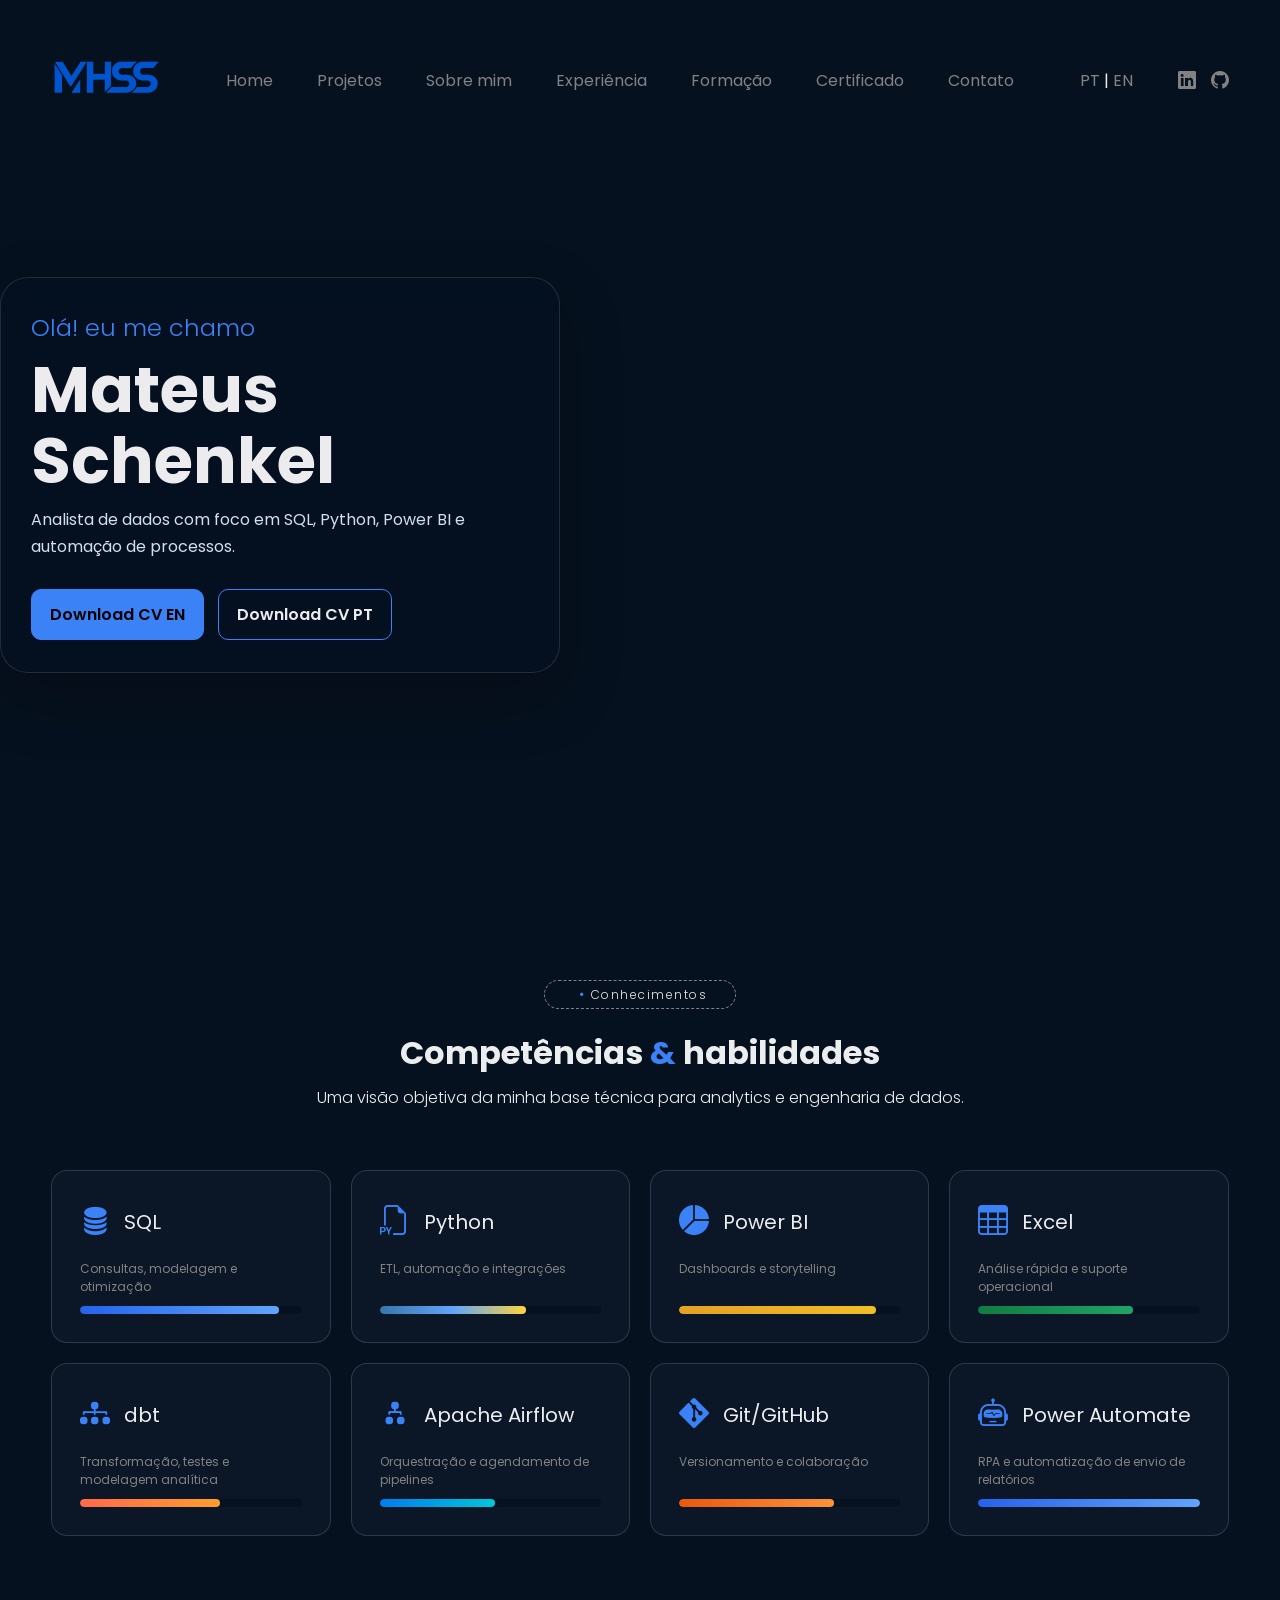
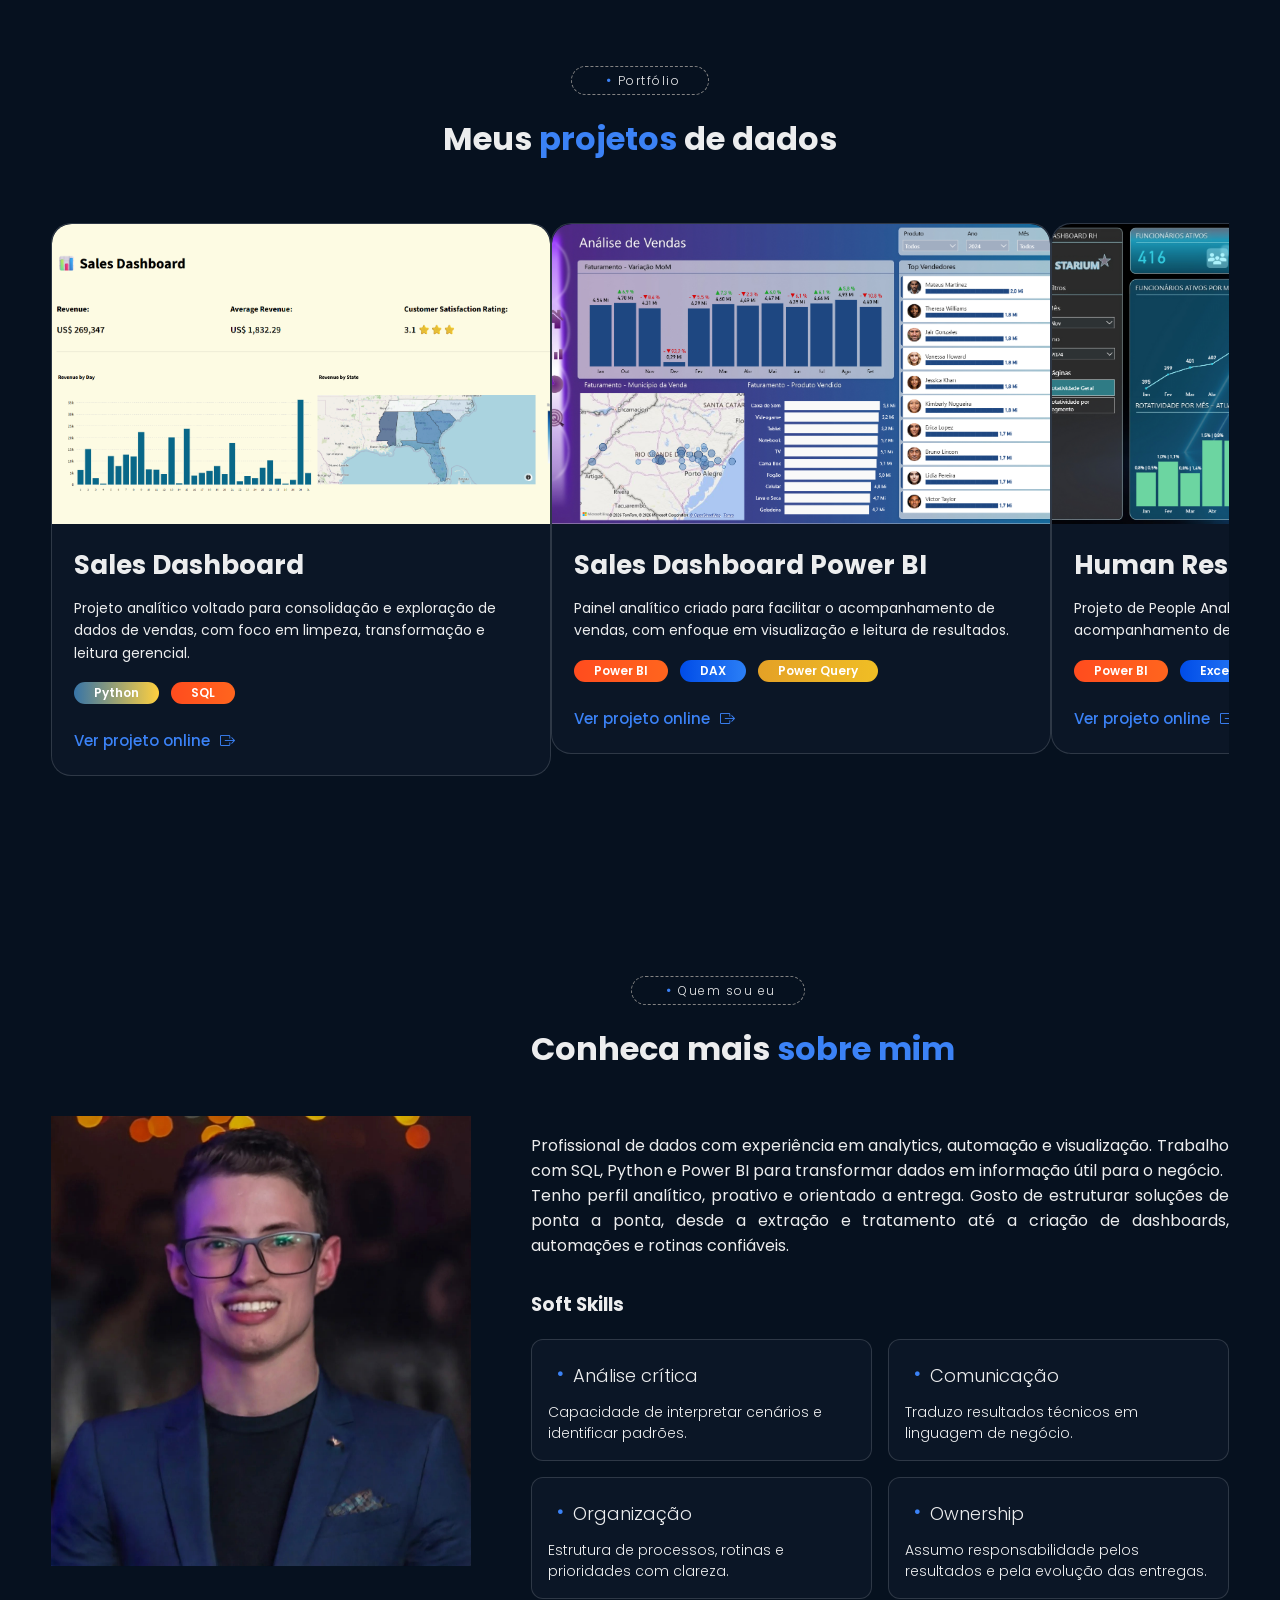
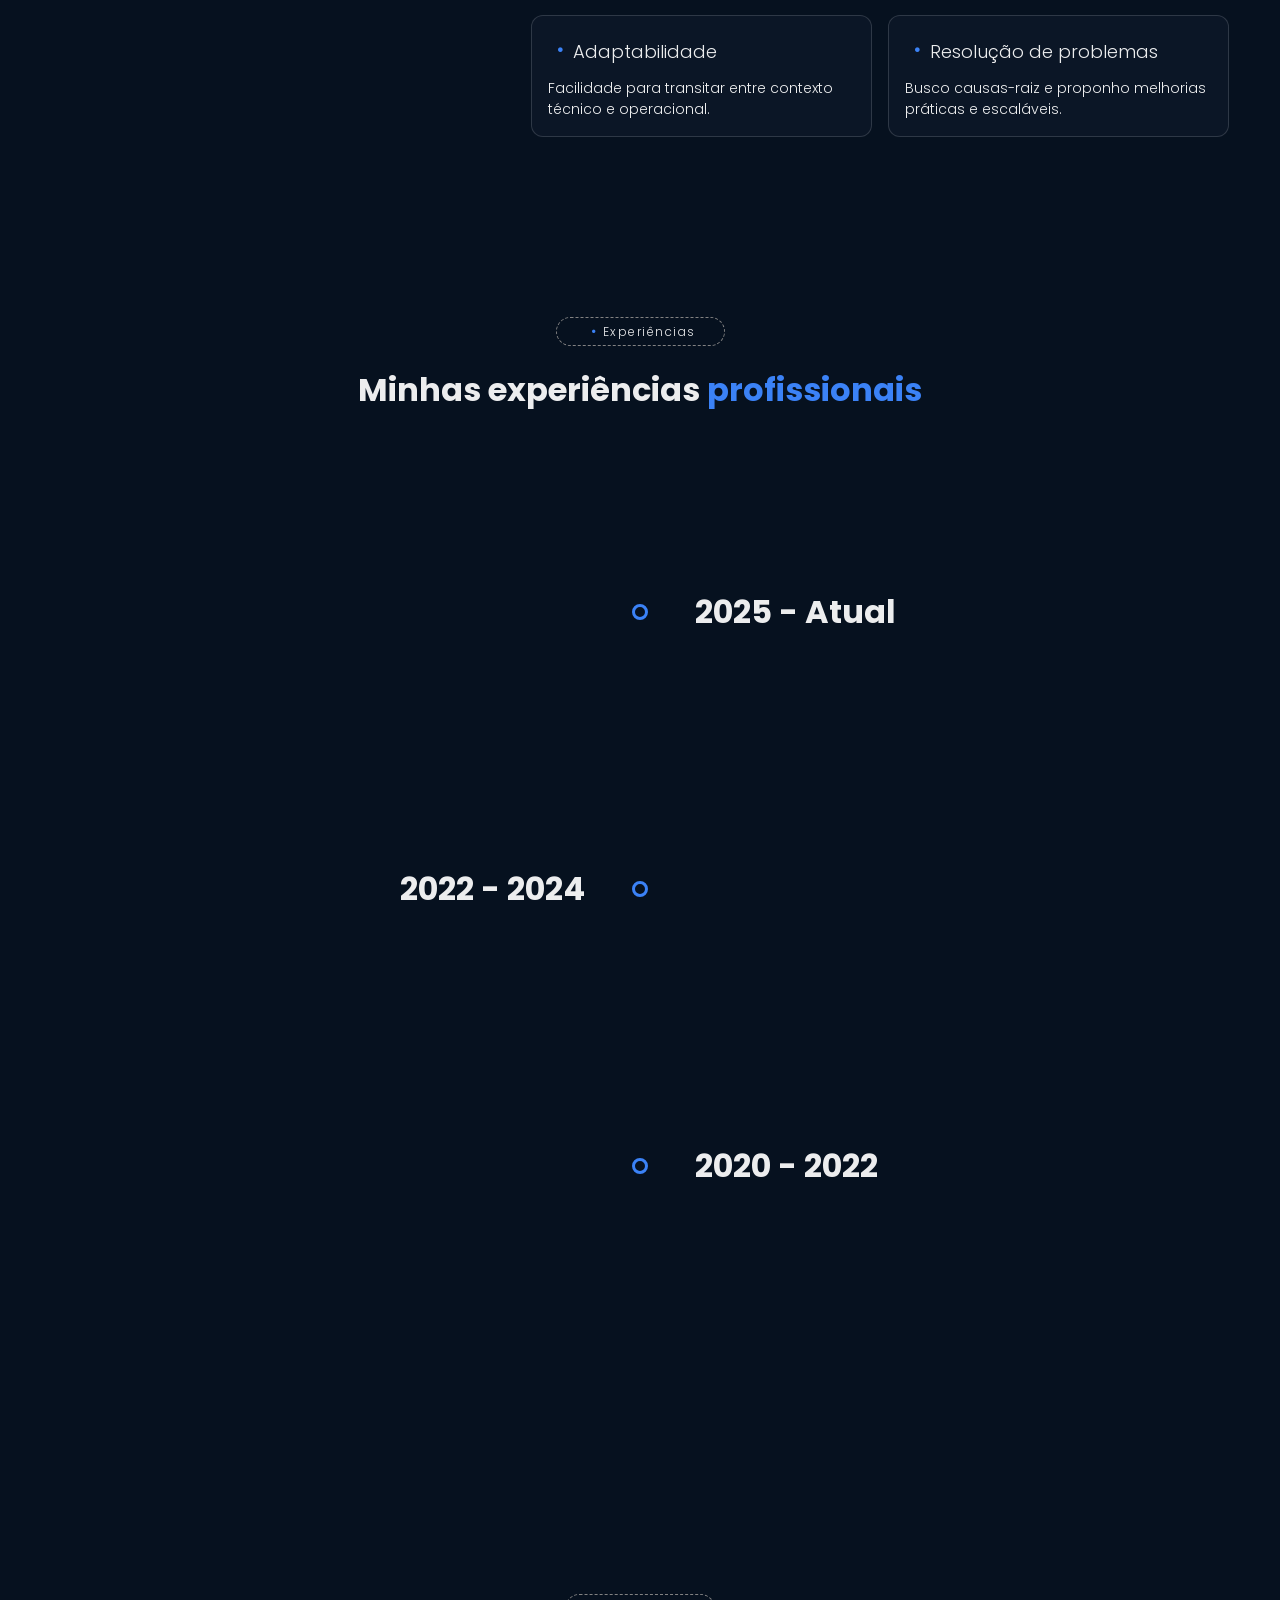
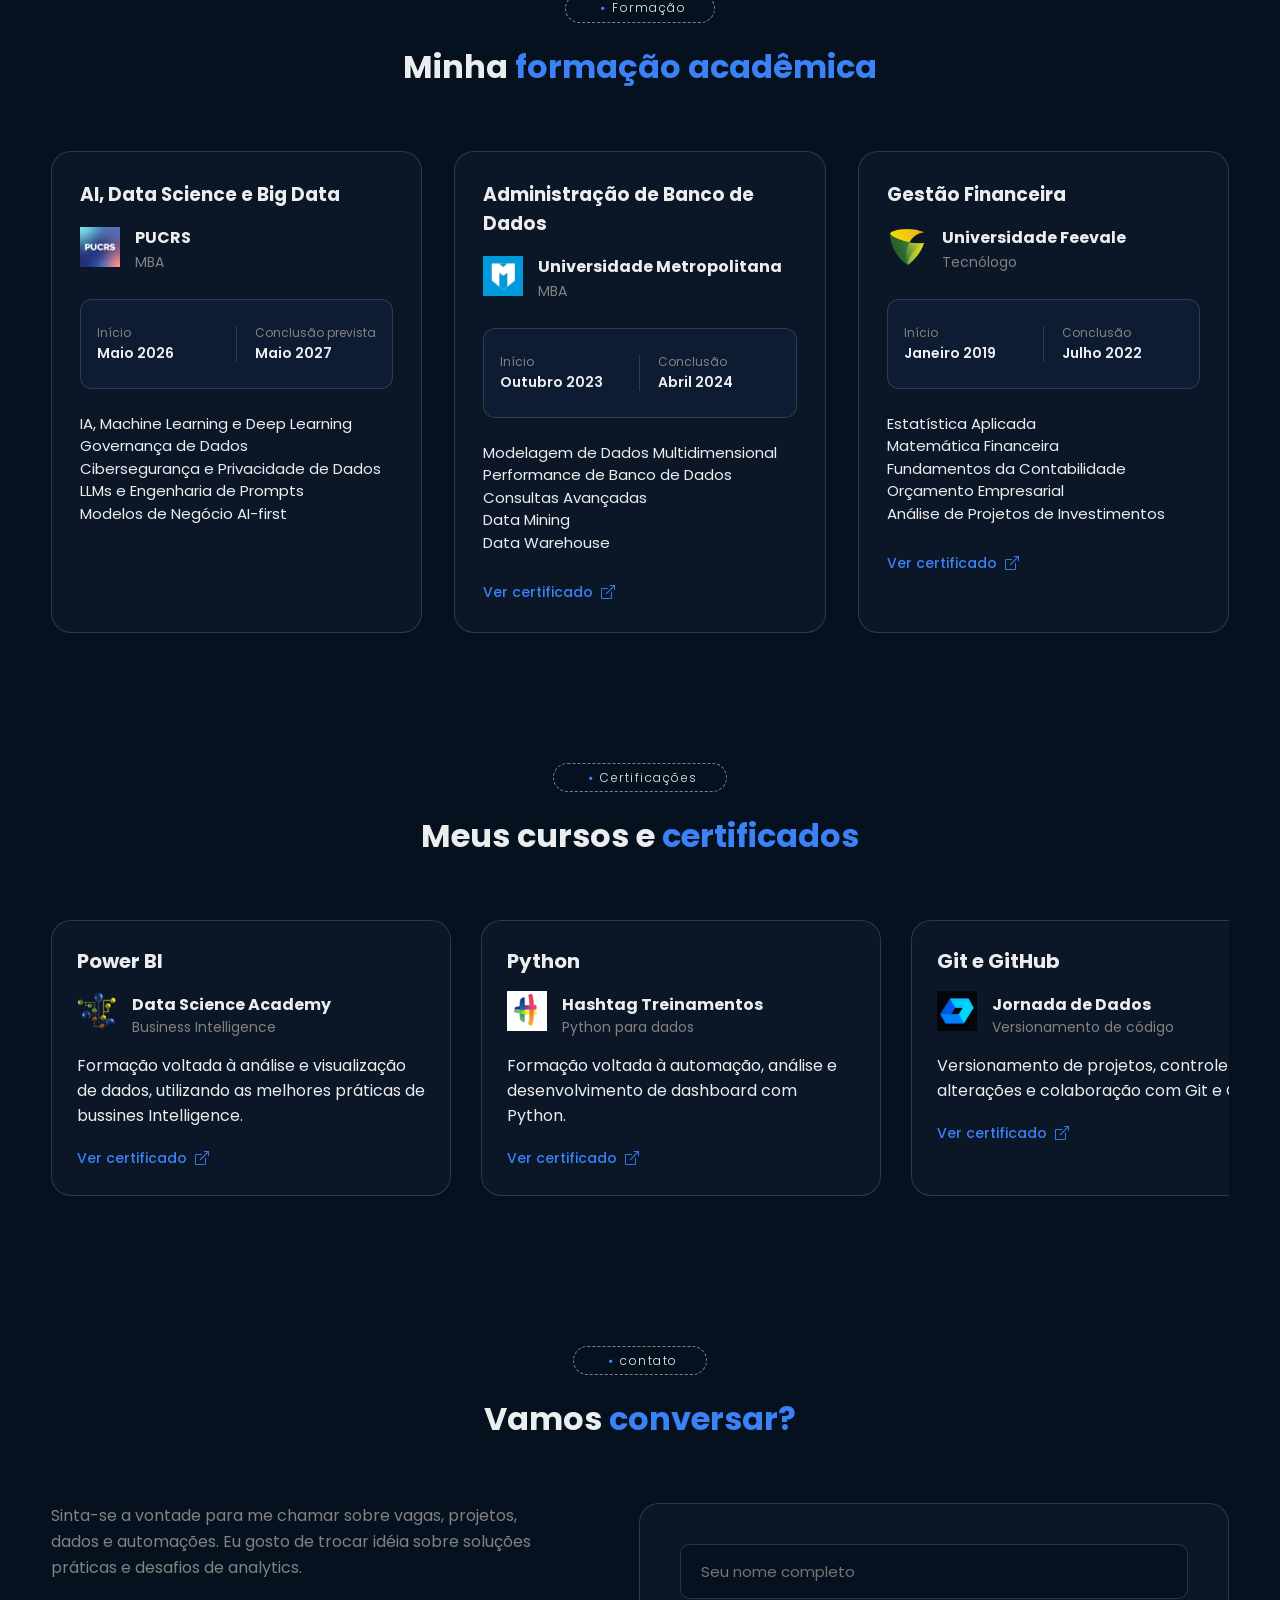
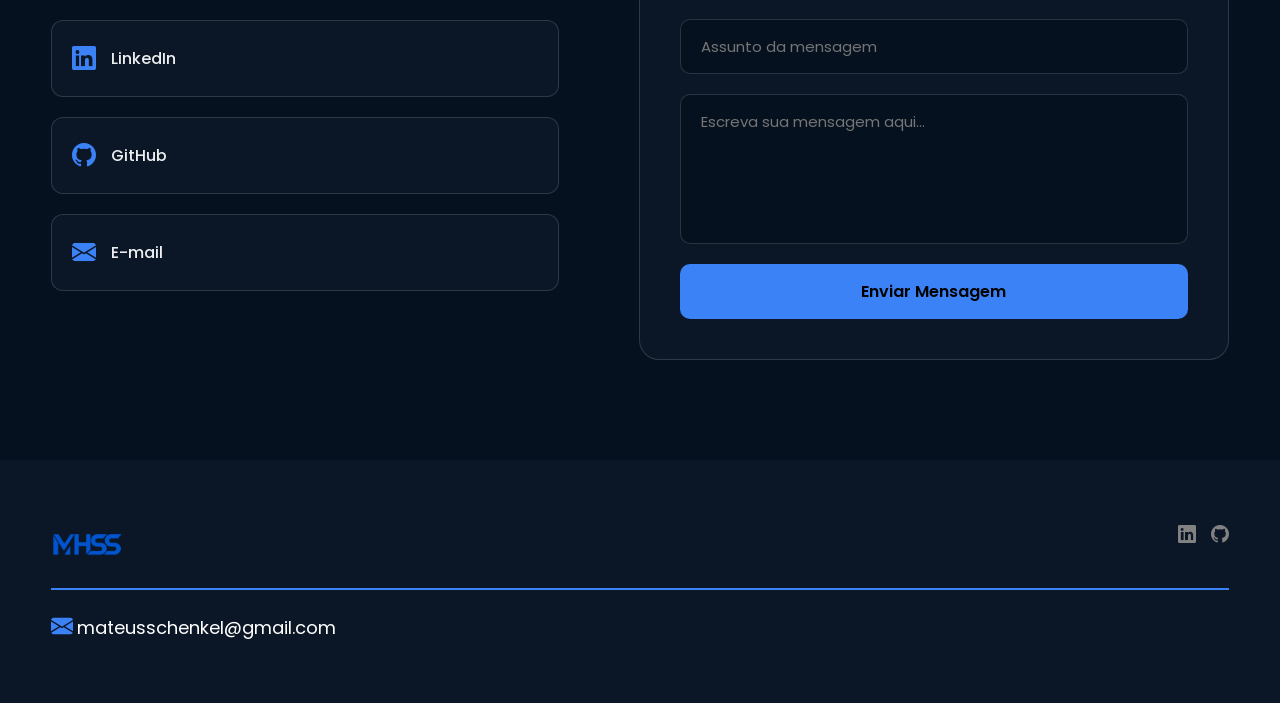
==== index.html @ 4a5c7412 "update 2026-08-16" ====
<!doctype html>
<html lang="pt-br">
  <head>
    <meta charset="UTF-8" />
    <meta name="viewport" content="width=device-width, initial-scale=1.0" />
    <title>Mateus Schenkel | Data Analyst & Data Engineer</title>
    <link rel="stylesheet" href="src/style.css" />
    <style>
      /* Mantem a tela de abertura ativa antes mesmo do JavaScript externo carregar. */
      #preloader {
        position: fixed;
        inset: 0;
        display: grid;
        place-items: center;
        background: #06111f;
        opacity: 1;
        visibility: visible;
        z-index: 2147483647;
        transition: opacity 0.55s ease, visibility 0s linear 0.55s;
      }

      #preloader.preloader-leaving {
        opacity: 0;
        visibility: hidden;
        pointer-events: none;
      }
    </style>

    <link rel="preconnect" href="https://fonts.googleapis.com" />
    <link rel="preconnect" href="https://fonts.gstatic.com" crossorigin />
    <link
      href="https://fonts.googleapis.com/css2?family=Poppins:ital,wght@0,100;0,200;0,300;0,400;0,500;0,600;0,700;0,800;0,900;1,100;1,200;1,300;1,400;1,500;1,600;1,700;1,800;1,900&display=swap"
      rel="stylesheet"
    />
    <link
      rel="stylesheet"
      href="https://cdn.jsdelivr.net/npm/bootstrap-icons@1.11.3/font/bootstrap-icons.min.css"
    />
    <link
      rel="stylesheet"
      href="https://cdn.jsdelivr.net/npm/swiper@11/swiper-bundle.min.css"
    />
  </head>
  <body>
    <div id="smooth-wrapper">
      <div id="smooth-content">
        <header>
          <div class="interface">
            <div class="logo">
              <a href="index.html">
                <img src="assets/logo/logo-mateus.png" alt="Logo do Mateus" />
              </a>
            </div>
            <nav class="menu-desktop">
              <ul>
                <li><a href="#home">Home</a></li>
                <li><a href="#portfolio">Projetos</a></li>
                <li><a href="#sobre">Sobre mim</a></li>
                <li><a href="#experiencia">Experiência</a></li>
                <li><a href="#formacao">Formação</a></li>
                <li><a href="#certificacoes">Certificado</a></li>
                <li><a href="#contato">Contato</a></li>
              </ul>
            </nav>
            <div class="language">
              <a href="index.html">PT</a>
              <span>|</span>
              <a href="en/index.html">EN</a>
            </div>
            <div class="btn-social">
              <a href="https://www.linkedin.com/in/mateusschenkel" target="_blank">
                <button><i class="bi bi-linkedin"></i></button>
              </a>
              <a href="https://github.com/Mateus-Schenkel" target="_blank">
                <button><i class="bi bi-github"></i></button>
              </a>
            </div>
          </div>
        </header>

        <main>
          <section class="banner-section" id="home">
            <div class="hero-media">
              <video
                class="hero-video"
                autoplay
                muted
                loop
                playsinline
                poster="assets/presentation/portfolio-intro.gif"
              >
                <source src="assets/presentation/portfolio-intro.mp4" type="video/mp4" />
              </video>
              <img class="hero-gif" src="assets/presentation/portfolio-intro.gif" alt="Introducao animada de Mateus" />
            </div>
            <div class="interface">
              <div class="txt-banner">
                <h2>Olá! eu me chamo</h2>
                <h1>Mateus Schenkel</h1>
                <p class="hero-subtitle">
                  Analista de dados com foco em SQL, Python, Power BI e automação de processos.
                </p>
                <div class="hero-actions">
                  <a href="assets/resume/resume-mat-en.pdf" class="btn-resume" target="_blank">Download CV EN</a>
                  <a href="assets/resume/curriculo-mat-pt.pdf" class="btn-resume btn-resume-outline" target="_blank">Download CV PT</a>
                </div>
              </div>
            </div>
          </section>

          <section class="conhecimentos">
            <div class="interface">
              <div class="head-title">
                <div class="title-target">
                  <i class="bi bi-dot"></i>
                  <h3>Conhecimentos</h3>
                </div>
                <h2>Competências <span>&</span> habilidades</h2>
                <p>Uma visão objetiva da minha base técnica para analytics e engenharia de dados.</p>
              </div>

              <div class="flex-conhecimentos">
                <div class="box-conhecimentos">
                  <div class="topo-box">
                    <i class="bi bi-database-fill"></i>
                    <h3>SQL</h3>
                  </div>
                  <div class="progress-container">
                    <p>Consultas, modelagem e otimização</p>
                    <div class="bar"><div class="progress skill-sql"></div></div>
                  </div>
                </div>

                <div class="box-conhecimentos">
                  <div class="topo-box">
                    <i class="bi bi-filetype-py"></i>
                    <h3>Python</h3>
                  </div>
                  <div class="progress-container">
                    <p>ETL, automação e integrações</p>
                    <div class="bar"><div class="progress skill-python"></div></div>
                  </div>
                </div>

                <div class="box-conhecimentos">
                  <div class="topo-box">
                    <i class="bi bi-pie-chart-fill"></i>
                    <h3>Power BI</h3>
                  </div>
                  <div class="progress-container">
                    <p>Dashboards e storytelling</p>
                    <div class="bar"><div class="progress skill-power-bi"></div></div>
                  </div>
                </div>

                <div class="box-conhecimentos">
                  <div class="topo-box">
                    <i class="bi bi-table"></i>
                    <h3>Excel</h3>
                  </div>
                  <div class="progress-container">
                    <p>Análise rápida e suporte operacional</p>
                    <div class="bar"><div class="progress skill-excel"></div></div>
                  </div>
                </div>

                <div class="box-conhecimentos">
                  <div class="topo-box">
                    <i class="bi bi-diagram-3-fill"></i>
                    <h3>dbt</h3>
                  </div>
                  <div class="progress-container">
                    <p>Transformação, testes e modelagem analítica</p>
                    <div class="bar"><div class="progress skill-dbt"></div></div>
                  </div>
                </div>

                <div class="box-conhecimentos">
                  <div class="topo-box">
                    <i class="bi bi-diagram-2-fill"></i>
                    <h3>Apache Airflow</h3>
                  </div>
                  <div class="progress-container">
                    <p>Orquestração e agendamento de pipelines</p>
                    <div class="bar"><div class="progress skill-airflow"></div></div>
                  </div>
                </div>

                <div class="box-conhecimentos">
                  <div class="topo-box">
                    <i class="bi bi-git"></i>
                    <h3>Git/GitHub</h3>
                  </div>
                  <div class="progress-container">
                    <p>Versionamento e colaboração</p>
                    <div class="bar"><div class="progress skill-git-github"></div></div>
                  </div>
                </div>

                <div class="box-conhecimentos">
                  <div class="topo-box">
                    <i class="bi bi-robot"></i>
                    <h3>Power Automate</h3>
                  </div>
                  <div class="progress-container">
                    <p>RPA e automatização de envio de relatórios</p>
                    <div class="bar"><div class="progress skill-power-automate"></div></div>
                  </div>
                </div>
              </div>
            </div>
          </section>

          <section class="portfolio" id="portfolio">
            <div class="interface">
              <div class="head-title">
                <div class="title-target">
                  <i class="bi bi-dot"></i>
                  <h3>Portfólio</h3>
                </div>
                <h2>Meus <span>projetos</span> de dados</h2>
              </div>

              <div class="swiper mySwiper">
                <div class="swiper-wrapper">

                  <div class="swiper-slide">
                    <div class="card-projetos">
                      <div class="img-projeto">
                        <img
                          src="assets/projects/sales-dashboard-python.png"
                          alt="Sales Dashboard desenvolvido em Python"
                        />
                      </div>
                      <div class="txt-projeto">
                        <h3>Sales Dashboard</h3>
                        <p>
                          Projeto analítico voltado para consolidação e exploração de dados de vendas,
                          com foco em limpeza, transformação e leitura gerencial.
                        </p>
                        <div class="tags">
                          <span class="python">Python</span>
                          <span class="html">SQL</span>
                        </div>
                        <a
                          href="https://bi-sales-dashboard.streamlit.app/"
                          target="_blank"
                          class="btn-projeto"
                        >
                          Ver projeto online
                          <i class="bi bi-box-arrow-right"></i>
                        </a>
                      </div>
                    </div>
                  </div>                  

                  <div class="swiper-slide">
                    <div class="card-projetos">
                      <div class="img-projeto">
                        <img
                          src="assets/projects/sales-dashboard-powerbi.png"
                          alt="Sales Dashboard desenvolvido em Power BI"
                        />
                      </div>
                      <div class="txt-projeto">
                        <h3>Sales Dashboard Power BI</h3>
                        <p>
                          Painel analítico criado para facilitar o acompanhamento de vendas,
                          com enfoque em visualização e leitura de resultados.
                        </p>
                        <div class="tags">
                          <span class="html">Power BI</span>
                          <span class="css">DAX</span>
                          <span class="js">Power Query</span>
                        </div>
                        <a
                          href="https://app.powerbi.com/view?r=eyJrIjoiMzJlZjY1OTQtOWJmZS00M2FhLTg3NTEtOTNkZTc1YzE0NzFhIiwidCI6IjdlODlhNzYzLWY1MzQtNDgwMC1iMmRlLTZlN2JiN2UyMjQ0YSJ9"
                          target="_blank"
                          class="btn-projeto"
                        >
                          Ver projeto online
                          <i class="bi bi-box-arrow-right"></i>
                        </a>
                      </div>
                    </div>
                  </div>

                  <div class="swiper-slide">
                    <div class="card-projetos">
                      <div class="img-projeto">
                        <img
                          src="assets/projects/hr-dashboard.png"
                          alt="Human Resources Dashboard desenvolvido em Power BI"
                        />
                      </div>
                      <div class="txt-projeto">
                        <h3>Human Resources Dashboard</h3>
                        <p>
                          Projeto de People Analytics com foco em indicadores de RH,
                          acompanhamento de turnover e apoio à tomada de decisões.
                        </p>
                        <div class="tags">
                          <span class="html">Power BI</span>
                          <span class="css">Excel</span>
                          <span class="js">DAX</span>
                        </div>
                        <a
                          href="https://app.powerbi.com/view?r=eyJrIjoiMjBkZTc4OGEtMmE1MC00OGRiLWFlMWItNTAzYjkzZWRiMzU4IiwidCI6IjdlODlhNzYzLWY1MzQtNDgwMC1iMmRlLTZlN2JiN2UyMjQ0YSJ9"
                          target="_blank"
                          class="btn-projeto"
                        >
                          Ver projeto online
                          <i class="bi bi-box-arrow-right"></i>
                        </a>
                      </div>
                    </div>
                  </div>

                  <div class="swiper-slide">
                    <div class="card-projetos">
                      <div class="img-projeto">
                        <img
                          src="assets/projects/logistics-dashboard.png"
                          alt="Logistics Dashboard desenvolvido em Power BI"
                        />
                      </div>
                      <div class="txt-projeto">
                        <h3>Logistics Dashboard</h3>
                        <p>
                          Solução analítica voltada ao acompanhamento da operação logística,
                          monitoramento de volumes e análise de indicadores de performance.
                        </p>
                        <div class="tags">
                          <span class="html">Power BI</span>
                          <span class="css">SQL</span>
                        </div>
                        <a
                          href="https://app.powerbi.com/view?r=eyJrIjoiM2NmOGY1ZGUtMDJhYi00NTYzLWE0MjUtYTY5MTVkNjVkOTAwIiwidCI6IjdlODlhNzYzLWY1MzQtNDgwMC1iMmRlLTZlN2JiN2UyMjQ0YSJ9"
                          target="_blank"
                          class="btn-projeto"
                        >
                          Ver projeto online
                          <i class="bi bi-box-arrow-right"></i>
                        </a>
                      </div>
                    </div>
                  </div>

                  <div class="swiper-slide">
                    <div class="card-projetos">
                      <div class="img-projeto">
                        <img
                          src="assets/projects/sql-labs.png"
                          alt="Projetos em SQL"
                        />
                      </div>
                      <div class="txt-projeto">
                        <h3>SQL Lab</h3>
                        <p>
                          Problemas reais, análise e otimização.
                        </p>
                        <div class="tags">
                          <span class="css">SQL</span>
                        </div>
                        <a   
                          href="cases/sql-query-optimization.html"
                          target="_blank"
                          class="btn-projeto"
                        >
                          Ver projetos em SQL
                          <i class="bi bi-box-arrow-right"></i>
                        </a>
                      </div>
                    </div>
                  </div>
                </div>
                <div class="swiper-pagination"></div>
              </div>
            </div>
          </section>


          <section class="about-me" id="sobre">
            <div class="interface">
              <div class="flex">
                <div class="img-about" data-speed="1" data-lag="0">
                  <img src="assets/presentation/mat-profile-pic.jpg" alt="Foto de Mateus" />
                </div>
                <div class="txt-sobre">
                  <div class="head-title">
                    <div class="title-target">
                      <i class="bi bi-dot"></i>
                      <h3>Quem sou eu</h3>
                    </div>
                    <h2>Conheca mais <span>sobre mim</span></h2>
                  </div>

                  <p>
                    Profissional de dados com experiência em analytics, automação e visualização.
                    Trabalho com SQL, Python e Power BI para transformar dados em informação útil
                    para o negócio.
                  </p>
                  <p>
                    Tenho perfil analítico, proativo e orientado a entrega. Gosto de estruturar
                    soluções de ponta a ponta, desde a extração e tratamento até a criação de
                    dashboards, automações e rotinas confiáveis.
                  </p>

                  <h3 class="soft-skill-title">Soft Skills</h3>
                  <div class="grid-softskills">
                    <div class="block-soft-skil">
                      <div class="soft-skill-target">
                        <i class="bi bi-dot"></i>
                        <h4>Análise crítica</h4>
                      </div>
                      <p>Capacidade de interpretar cenários e identificar padrões.</p>
                    </div>

                    <div class="block-soft-skil">
                      <div class="soft-skill-target">
                        <i class="bi bi-dot"></i>
                        <h4>Comunicação</h4>
                      </div>
                      <p>Traduzo resultados técnicos em linguagem de negócio.</p>
                    </div>

                    <div class="block-soft-skil">
                      <div class="soft-skill-target">
                        <i class="bi bi-dot"></i>
                        <h4>Organização</h4>
                      </div>
                      <p>Estrutura de processos, rotinas e prioridades com clareza.</p>
                    </div>

                    <div class="block-soft-skil">
                      <div class="soft-skill-target">
                        <i class="bi bi-dot"></i>
                        <h4>Ownership</h4>
                      </div>
                      <p>Assumo responsabilidade pelos resultados e pela evolução das entregas.</p>
                    </div>

                    <div class="block-soft-skil">
                      <div class="soft-skill-target">
                        <i class="bi bi-dot"></i>
                        <h4>Adaptabilidade</h4>
                      </div>
                      <p>Facilidade para transitar entre contexto técnico e operacional.</p>
                    </div>

                    <div class="block-soft-skil">
                      <div class="soft-skill-target">
                        <i class="bi bi-dot"></i>
                        <h4>Resolução de problemas</h4>
                      </div>
                      <p>Busco causas-raiz e proponho melhorias práticas e escaláveis.</p>
                    </div>
                  </div>
                </div>
              </div>
            </div>
          </section>

          <section class="experiencia" id="experiencia">
            <div class="interface">
              <div class="head-title">
                <div class="title-target">
                  <i class="bi bi-dot"></i>
                  <h3>Experiências</h3>
                </div>
                <h2>Minhas experiências <span>profissionais</span></h2>
              </div>

              <div class="timeline-container">
                <div class="timeline-line">
                  <div class="timeline-progress"></div>
                </div>

                <div class="timeline-item right">
                  <div class="timeline-dot"></div>
                  <div class="timeline-date">2025 - Atual</div>
                  <div class="timeline-card">
                    <div class="topo-card">
                      <i class="bi bi-dot"></i>
                      <h3>Nova Capital - Analista de Dados Sr</h3>
                    </div>
                    <p>
                      Atuo com análise de dados, automação e infraestrutura de dados.
                      Desenvolvi pipelines em Python, otimizei consultas em SQL Server,
                      estruturei dashboards no Power BI e automatizei distribuicoes com
                      Power Automate e n8n.
                    </p>
                  </div>
                </div>

                <div class="timeline-item left">
                  <div class="timeline-dot"></div>
                  <div class="timeline-date">2022 - 2024</div>
                  <div class="timeline-card">
                    <div class="topo-card">
                      <i class="bi bi-dot"></i>
                      <h3>Multi Armazéns - Analista de Dados</h3>
                    </div>
                    <p>
                      Responsavel por coletar e analisar dados do OracleDB, otimizar
                      consultas SQL, criar dataflows no Power BI e automatizar a entrega
                      de informações com Power Query Online, M, DAX e Power Automate.
                    </p>
                  </div>
                </div>

                <div class="timeline-item right">
                  <div class="timeline-dot"></div>
                  <div class="timeline-date">2020 - 2022</div>
                  <div class="timeline-card">
                    <div class="topo-card">
                      <i class="bi bi-dot"></i>
                      <h3>DBK / MVL - Assistente Financeiro</h3>
                    </div>
                    <p>
                      Atuação em rotinas financeiras, conciliação bancária, contas a pagar
                      e receber e suporte operacional, consolidando base analítica e visão
                      de processos para transição a área de dados.
                    </p>
                  </div>
                </div>
              </div>
            </div>
          </section>

          <section class="formacao" id="formacao">
            <div class="interface">
              <div class="head-title">
                <div class="title-target">
                  <i class="bi bi-dot"></i>
                  <h3>Formação</h3>
                </div>
                <h2>Minha <span>formação acadêmica</span></h2>
              </div>

              <div class="formacao-container">
                <div class="formacao-grid">
                  <div class="formacao-card">
                    <div class="certified-img">
                    </div>
                    <div class="certified-details">
                      <h3>AI, Data Science e Big Data</h3>
                      <div class="organization-card">
                        <div class="organization-img">
                          <img
                            src="assets/certifications/pucrs.png"
                            alt="Logo"
                          />
                        </div>
                        <div class="organization-details">
                          <h5>PUCRS</h5>
                          <p>MBA</p>
                        </div>
                      </div>

                      <div class="formacao-periodo">
                        <div class="periodo-item">
                          <span>Início</span>
                          <strong>Maio 2026</strong>
                        </div>

                        <div class="periodo-separador"></div>

                        <div class="periodo-item">
                          <span>Conclusão prevista</span>
                          <strong>Maio 2027</strong>
                        </div>
                      </div>
                      <div class="formacao-topicos">
                        <p class="issue-date">IA, Machine Learning e Deep Learning</p>
                        <p class="issue-date">Governança de Dados</p>
                        <p class="issue-date">Cibersegurança e Privacidade de Dados</p>
                        <p class="issue-date">LLMs e Engenharia de Prompts</p>
                        <p class="issue-date">Modelos de Negócio AI-first</p>
                      </div>
                    </div>
                  </div>

                  <div class="formacao-card">
                    <div class="certified-img">
                    </div>
                    <div class="certified-details">
                      <h3>Administração de Banco de Dados</h3>
                      <div class="organization-card">
                        <div class="organization-img">
                          <img
                            src="assets/certifications/metropolitana.jfif"
                            alt="Logo"
                          />
                        </div>
                        <div class="organization-details">
                          <h5>Universidade Metropolitana</h5>
                          <p>MBA</p>
                        </div>
                      </div>

                      <div class="formacao-periodo">
                        <div class="periodo-item">
                          <span>Início</span>
                          <strong>Outubro 2023</strong>
                        </div>

                        <div class="periodo-separador"></div>

                        <div class="periodo-item">
                          <span>Conclusão</span>
                          <strong>Abril 2024</strong>
                        </div>
                      </div>
                      <div class="formacao-topicos">
                        <p class="issue-date">Modelagem de Dados Multidimensional</p>
                        <p class="issue-date">Performance de Banco de Dados</p>
                        <p class="issue-date">Consultas Avançadas</p>
                        <p class="issue-date">Data Mining</p>
                        <p class="issue-date">Data Warehouse</p>
                      </div>
                      <a href="assets/certifications/dba.png" target="_blank" class="btn-formacao">
                        Ver certificado
                        <i class="bi bi-box-arrow-up-right"></i>
                      </a>

                    </div>
                  </div>

                  <div class="formacao-card">
                    <div class="certified-img">
                    </div>
                    <div class="certified-details">
                      <h3>Gestão Financeira</h3>
                      <div class="organization-card">
                        <div class="organization-img">
                          <img
                            src="assets/certifications/feevale.png"
                            alt="Logo"
                          />
                        </div>
                        <div class="organization-details">
                          <h5>Universidade Feevale</h5>
                          <p>Tecnólogo </p>
                        </div>
                      </div>

                      <div class="formacao-periodo">
                        <div class="periodo-item">
                          <span>Início</span>
                          <strong>Janeiro 2019</strong>
                        </div>

                        <div class="periodo-separador"></div>

                        <div class="periodo-item">
                          <span>Conclusão</span>
                          <strong>Julho 2022</strong>
                        </div>
                      </div>
                      <div class="formacao-topicos">
                        <p class="issue-date">Estatística Aplicada</p>
                        <p class="issue-date">Matemática Financeira</p>
                        <p class="issue-date">Fundamentos da Contabilidade</p>
                        <p class="issue-date">Orçamento Empresarial</p>
                        <p class="issue-date">Análise de Projetos de Investimentos</p>
                      </div>
                      <a href="assets/certifications/finance-management.png"
                        target="_blank"
                        class="btn-formacao">

                        Ver certificado
                        <i class="bi bi-box-arrow-up-right"></i>

                      </a>   
                    </div>
                  </div>
                </div>
              </div>
            </div>
          </section>

          <section class="certificados" id="certificacoes">
            <div class="interface">

              <div class="head-title">
                <div class="title-target">
                  <i class="bi bi-dot"></i>
                  <h3>Certificações</h3>
                </div>
                <h2>Meus cursos e <span>certificados</span></h2>
              </div>
              <div class="scroll-horizontal-container">
                <div class="certified-wrapper">

                  <div class="certified-card">
                    <div class="certified-details">
                      <h3>Power BI</h3>
                      <div class="organization-card">
                        <div class="organization-img">
                          <img
                            src="assets/certifications/dsa.png"
                            alt="Logo da Data Science Academy"
                          />
                        </div>
                        <div class="organization-details">
                          <h5>Data Science Academy</h5>
                          <p>Business Intelligence</p>
                        </div>
                      </div>
                      <p class="issue-date">
                        Formação voltada à análise e visualização de dados, utilizando as melhores práticas de bussines Intelligence.
                      </p>
                      <a
                        href="assets/certifications/powerbi.png"
                        target="_blank"
                        class="btn-certificado"
                      >
                        Ver certificado
                        <i class="bi bi-box-arrow-up-right"></i>
                      </a>
                    </div>
                  </div>

                  <div class="certified-card">
                    <div class="certified-details">

                      <h3>Python</h3>

                      <div class="organization-card">
                        <div class="organization-img">
                          <img
                            src="assets/certifications/hashtag.jfif"
                            alt="Logo da Hashtag Treinamentos"
                          />
                        </div>

                        <div class="organization-details">
                          <h5>Hashtag Treinamentos</h5>
                          <p>Python para dados</p>
                        </div>
                      </div>

                      <p class="issue-date">
                        Formação voltada à automação, análise e desenvolvimento de dashboard com Python.
                      </p>

                      <a
                        href="assets/certifications/python2.png"
                        target="_blank"
                        class="btn-certificado"
                      >
                        Ver certificado
                        <i class="bi bi-box-arrow-up-right"></i>
                      </a>

                    </div>
                  </div>


                  <div class="certified-card">
                    <div class="certified-details">

                      <h3>Git e GitHub</h3>

                      <div class="organization-card">
                        <div class="organization-img">
                          <img
                            src="assets/certifications/jornadadedados.jfif"
                            alt="Logo da Jornada de Dados"
                          />
                        </div>

                        <div class="organization-details">
                          <h5>Jornada de Dados</h5>
                          <p>Versionamento de código</p>
                        </div>
                      </div>

                      <p class="issue-date">
                        Versionamento de projetos, controle de alterações e colaboração com Git e GitHub.
                      </p>

                      <a
                        href="assets/certifications/git-github.png"
                        target="_blank"
                        class="btn-certificado"
                      >
                        Ver certificado
                        <i class="bi bi-box-arrow-up-right"></i>
                      </a>

                    </div>
                  </div>


                  <div class="certified-card">
                    <div class="certified-details">

                      <h3>Bootcamp DBT Core</h3>

                      <div class="organization-card">
                        <div class="organization-img">
                          <img
                            src="assets/certifications/jornadadedados.jfif"
                            alt="Logo da Jornada de Dados"
                          />
                        </div>

                        <div class="organization-details">
                          <h5>Jornada de Dados</h5>
                          <p>Data Build Tool</p>
                        </div>
                      </div>

                      <p class="issue-date">
                        Fundamentos e projeto prático, respeitando as melhores práticas de uso da ferramenta.
                      </p>

                      <a
                        href="assets/certifications/dbt.png"
                        target="_blank"
                        class="btn-certificado"
                      >
                        Ver certificado
                        <i class="bi bi-box-arrow-up-right"></i>
                      </a>

                    </div>
                  </div>


                  <div class="certified-card">
                    <div class="certified-details">

                      <h3>Comunicação e Oratória</h3>

                      <div class="organization-card">
                        <div class="organization-img">
                          <img
                            src="assets/certifications/conquer.png"
                            alt="Logo da Conquer"
                          />
                        </div>

                        <div class="organization-details">
                          <h5>Conquer</h5>
                          <p>Comunicação</p>
                        </div>
                      </div>

                      <p class="issue-date">
                        Desenvolvimento de comunicação, apresentação de ideias e alinhamento com diferentes públicos.
                      </p>

                      <a
                        href="assets/certifications/communication-public-speaking.png"
                        target="_blank"
                        class="btn-certificado"
                      >
                        Ver certificado
                        <i class="bi bi-box-arrow-up-right"></i>
                      </a>

                    </div>
                  </div>


                  <div class="certified-card">
                    <div class="certified-details">

                      <h3>Formação em Liderança</h3>

                      <div class="organization-card">
                        <div class="organization-img">
                          <img
                            src="assets/certifications/conquer.png"
                            alt="Logo da Conquer"
                          />
                        </div>

                        <div class="organization-details">
                          <h5>Conquer</h5>
                          <p>Liderança</p>
                        </div>
                      </div>

                      <p class="issue-date">
                        Liderança de equipes de alta performance em ambientes colaborativos e de rápido crescimento.
                      </p>

                      <a
                        href="assets/certifications/leadership.png"
                        target="_blank"
                        class="btn-certificado"
                      >
                        Ver certificado
                        <i class="bi bi-box-arrow-up-right"></i>
                      </a>

                    </div>
                  </div>

                  <div class="certified-card">
                    <div class="certified-details">

                      <h3>Gestão de Tempo</h3>

                      <div class="organization-card">
                        <div class="organization-img">
                          <img
                            src="assets/certifications/conquer.png"
                            alt="Logo da Conquer"
                          />
                        </div>

                        <div class="organization-details">
                          <h5>Conquer</h5>
                          <p>Produtividade</p>
                        </div>
                      </div>

                      <p class="issue-date">
                        Organização de prioridades, gestão do tempo e planejamento de entregas.
                      </p>

                      <a
                        href="assets/certifications/time-management.png"
                        target="_blank"
                        class="btn-certificado"
                      >
                        Ver certificado
                        <i class="bi bi-box-arrow-up-right"></i>
                      </a>

                    </div>
                  </div>
                </div>
              </div>
            </div>
          </section>

          <section class="contato" id="contato">
            <div class="interface">
              <div class="head-title">
                <div class="title-target">
                  <i class="bi bi-dot"></i>
                  <h3>contato</h3>
                </div>
                <h2>Vamos <span>conversar?</span></h2>
              </div>

              <div class="flex">
                <div class="contato-info">
                  <p>
                    Sinta-se a vontade para me chamar sobre vagas, projetos, dados
                    e automações. Eu gosto de trocar idéia sobre soluções práticas
                    e desafios de analytics.
                  </p>
                  <div class="social-link">
                    <a href="https://www.linkedin.com/in/mateusschenkel" target="_blank">
                      <div class="social-card">
                        <i class="bi bi-linkedin"></i>
                        <span>LinkedIn</span>
                      </div>
                    </a>
                    <a href="https://github.com/Mateus-Schenkel" target="_blank">
                      <div class="social-card">
                        <i class="bi bi-github"></i>
                        <span>GitHub</span>
                      </div>
                    </a>
                    <a href="mailto:mateusschenkel@gmail.com" target="_blank">
                      <div class="social-card">
                        <i class="bi bi-envelope-fill"></i>
                        <span>E-mail</span>
                      </div>
                    </a>
                  </div>
                </div>
                <div class="form-container">
                  <form action="">
                    <input type="text" name="nome" placeholder="Seu nome completo" required />
                    <input type="text" name="assunto" placeholder="Assunto da mensagem" required />
                    <textarea name="conteudo" placeholder="Escreva sua mensagem aqui..." required></textarea>
                    <button type="submit" class="btn-enviar">Enviar Mensagem</button>
                  </form>
                </div>
              </div>
            </div>
          </section>
        </main>

        <footer>
          <div class="inteface">
            <div class="line-footer">
              <div class="flex">
                <div class="logo-footer">
                  <img src="assets/logo/logo-mateus.png" alt="Logo do Mateus" />
                </div>
                <div class="btn-social">
                  <a href="https://www.linkedin.com/in/mateusschenkel" target="_blank">
                    <button><i class="bi bi-linkedin"></i></button>
                  </a>
                  <a href="https://github.com/Mateus-Schenkel" target="_blank">
                    <button><i class="bi bi-github"></i></button>
                  </a>
                </div>
              </div>
            </div>
            <div class="line-footer borda">
              <p><i class="bi bi-envelope-fill"></i> <a href="mailto:mateusschenkel@gmail.com">mateusschenkel@gmail.com</a></p>
            </div>
          </div>
        </footer>
      </div>
    </div>

    <div id="preloader">
      <img src="assets/logo/logo-mateus.png" alt="Carregando Mateus Schenkel" class="preloader-logo" />
    </div>

    <script>
      // A abertura nao depende de GSAP: funciona tambem ao abrir o arquivo localmente.
      (() => {
        const preloader = document.getElementById("preloader");
        const closePreloader = () => preloader?.classList.add("preloader-leaving");

        // A tela fica visivel por 1,45 s; com o fade, a introducao dura 2 s no total.
        window.addEventListener("load", () => window.setTimeout(closePreloader, 1450), { once: true });
        window.setTimeout(closePreloader, 3500);
      })();
    </script>

    <script src="https://cdn.jsdelivr.net/npm/gsap@3.15/dist/gsap.min.js"></script>
    <script src="https://cdn.jsdelivr.net/npm/gsap@3.15/dist/ScrollTrigger.min.js"></script>
    <script src="https://cdn.jsdelivr.net/npm/gsap@3.15/dist/ScrollSmoother.min.js"></script>
    <script src="https://cdn.jsdelivr.net/npm/gsap@3.15/dist/SplitText.min.js"></script>
    <script src="https://cdn.jsdelivr.net/npm/swiper@11/swiper-bundle.min.js"></script>
    <script src="src/script.js"></script>
  </body>
</html>
---- src/style.css ----
* {
  margin: 0;
  padding: 0;
  box-sizing: border-box;
  font-family: "Poppins", sans-serif;
}

html {
  scroll-behavior: smooth;
}

:root {
  --bg-page: #06111f;
  --primary-color: #3b82f6;
  --secundary-color: #1d4ed8;
  --box-color: #0b1626;
  --box-border-color: #ffffff25;
  --font-color: #ffffffec;
  --detail-color: #828282;
}

/* Preloader */

#preloader {
  position: fixed; /* Importante para cobrir a tela */
  width: 100%;
  height: 100vh;
  background-color: var(--bg-page);
  display: flex;
  justify-content: center;
  align-items: center;
  z-index: 9999;
}

.preloader-logo {
  width: min(31vw, 360px);
  height: auto;
  display: block;
  animation: preloader-logo-pulse 1.2s ease-in-out infinite alternate;
}

@keyframes preloader-logo-pulse {
  from {
    opacity: 0.78;
    transform: scale(0.96);
  }

  to {
    opacity: 1;
    transform: scale(1);
  }
}

/* ESTILOS GERAIS */

body {
  background-color: var(--bg-page);
  color: var(--font-color);
  width: 100%;
  overflow-x: hidden; 
  position: relative;
}

::-webkit-scrollbar {
  width: 7px;
  background-color: var(--box-color);
}

::-webkit-scrollbar-thumb {
  width: 7px;
  background-color: var(--primary-color);
  border-radius: 30px;
}

.interface {
  max-width: 1280px;
  margin: 0 auto;
}

.flex {
  display: flex;
}

.head-title {
  text-align: center;
  margin-bottom: 60px;
}

.head-title .title-target {
  border: 1px dashed var(--detail-color);
  padding: 0px 28px 0 28px;
  border-radius: 32px;
  display: inline-flex;
  align-items: center;
  margin-bottom: 20px;
}

.head-title .title-target i {
  color: var(--primary-color);
  font-size: 18px;
  padding: 0;
  margin: 0;
}

.head-title .title-target h3 {
  font-size: 12px;
  font-weight: 300;
  letter-spacing: 1.5px;
}

.head-title h2 {
  font-size: 32px;
}

.head-title span {
  color: var(--primary-color);
}

.head-title p {
  color: var(--font-color);
  margin-top: 8px;
  font-weight: 300;
}

/* ESTILO DO CABEÇALHO */

header {
  width: 100%;
  position: absolute;
  padding: 40px 4%;
  z-index: 1;
}

header > .interface {
  display: flex;
  align-items: center;
  justify-content: space-between;
}

header a {
  color: var(--detail-color);
  font-size: 16px;
  text-decoration: none;
  display: inline-block;
  transition: 0.2s;
}

header nav.menu-desktop a:hover {
  color: var(--font-color);
  transform: scale(1.05);
}

header nav ul {
  list-style-type: none;
}

header nav.menu-desktop ul li {
  display: inline-block;
  padding: 0 20px;
}

.logo img {
  width: 110px;
  height: auto;
  display: block;
}

@media (max-width: 600px) {
  .logo img {
    width: 88px;
  }
}

.btn-social {
  display: flex;
  gap: 15px;
}

.btn-social button {
  background-color: transparent;
  border: none;
  color: var(--detail-color);
  font-size: 18px;
  cursor: pointer;
  transition: 0.3s;
}

.btn-social button:hover {
  color: var(--font-color);
  transform: scale(1.2);
}

.logo-footer img {
  width: 72px;
  height: auto;
  display: block;
}

/* ESTILO DO BOTÃO INGLÊS/PORTUGUÊS */
.language-switcher {
  display: flex;
  gap: 8px;
  font-size: 13px;
}

.language-switcher a {
  color: #888;
  text-decoration: none;
}

.language-switcher a.active {
  color: #2f80ff;
  font-weight: 600;
}

/* ESTILO DO BANNER */

.banner-section {
  width: 100%;
  height: 100vh;
  background-position: 50% 0;
  background-size: cover;
  display: flex;
  align-items: center;
  justify-content: flex-start;
  position: relative;
  overflow: hidden;
}

.hero-media {
  position: absolute;
  inset: 0;
  height: 100%;
  display: flex;
  align-items: stretch;
  justify-content: stretch;
  pointer-events: none;
  z-index: -2;
}

.hero-video,
.hero-gif {
  width: 100%;
  height: 100%;
  object-fit: cover;
  object-position: center center;
  filter: saturate(0.95) brightness(0.72) contrast(1.02);
}

.hero-gif {
  display: none;
}

.banner-section:before {
  content: "";
  background:
    linear-gradient(90deg, rgba(6, 17, 31, 0.88) 0%, rgba(6, 17, 31, 0.72) 36%, rgba(6, 17, 31, 0.24) 62%, rgba(6, 17, 31, 0.52) 100%),
    linear-gradient(180deg, rgba(6, 17, 31, 0.18) 0%, rgba(6, 17, 31, 0.85) 100%);
  width: 100%;
  height: 100%;
  position: absolute;
  left: 0;
  top: 0;
  z-index: -1;
}

.banner-section .interface {
  width: 100%;
  position: relative;
  z-index: 2;
}

.txt-banner {
  max-width: 560px;
  display: flex;
  flex-direction: column;
  gap: 10px;
  margin-top: 50px;
  padding: 32px 30px;
  border-radius: 28px;
  background: rgba(6, 17, 31, 0.42);
  border: 1px solid rgba(255, 255, 255, 0.12);
  backdrop-filter: blur(14px) saturate(120%);
  -webkit-backdrop-filter: blur(14px) saturate(120%);
  box-shadow: 0 24px 60px rgba(0, 0, 0, 0.28);
}

.txt-banner h2 {
  color: var(--primary-color);
  font-size: 24px;
  font-weight: 300;
}

.txt-banner h1 {
  color: var(--font-color);
  font-size: 64px;
  line-height: 1.1;
}

/* ESTILO DA SEÇÃO DE CONHECIMENTOS */

section.conhecimentos {
  padding: 80px 4%;
  position: relative;
  z-index: 5;
  background-color: var(--bg-page);
}

.flex-conhecimentos {
  display: grid;
  grid-template-columns: repeat(4, 1fr);
  gap: 20px;
}

.box-conhecimentos {
  background-color: var(--box-color);
  border: 1px solid var(--box-border-color);
  padding: 28px;
  border-radius: 16px;
  transition: 0.3s;
}

.box-conhecimentos:hover {
  border-color: var(--primary-color);
  transform: translateY(-5px);
}

.topo-box {
  display: flex;
  align-items: center;
  gap: 14px;
  margin-bottom: 16px;
}

.topo-box img {
  width: 35px;
}

.topo-box h3 {
  font-size: 20px;
  font-weight: 400;
}

.progress-container p {
  font-size: 12px;
  color: var(--detail-color);
  margin-bottom: 8px;
  min-height: 38px;
}

.bar {
  width: 100%;
  height: 8px;
  background-color: var(--bg-page);
  border-radius: 10px;
  overflow: hidden;
}

.progress {
  height: 100%;
  border-radius: 10px;
}

.skill-sql {
  width: 90%;
  background: linear-gradient(90deg, #2563eb, #60a5fa);
}
.skill-python {
  width: 66%;
  background: linear-gradient(90deg, #3776ab, #60a5fa, #ffd43b);
}
.skill-power-bi {
  width: 89%;
  background: linear-gradient(90deg, #e4a126, #f0be25);
}
.skill-excel {
  width: 70%;
  background: linear-gradient(90deg, #107c41, #21a366);
}
.skill-dbt {
  width: 63%;
  background: linear-gradient(90deg, #ff694a, #ff9d2e);
}
.skill-airflow {
  width: 52%;
  background: linear-gradient(90deg, #017cee, #00c7d9);
}
.skill-git-github {
  width: 70%;
  background: linear-gradient(90deg, #ea580c, #fb923c);
}
.skill-power-automate {
  width: 100%;
  background: linear-gradient(90deg, #2563eb, #60a5fa);
}

/* ESTILO DA SEÇÃO PORTFÓLIO */

section.portfolio {
  padding: 50px 4%;
  position: relative;
  z-index: 5;
  background-color: var(--bg-page);
}

.swiper-slide {
  width: 500px !important;
  height: auto !important;
  padding-bottom: 50px !important;
  transition: 0.4s;
}

.swiper-pagination-bullet {
  background: var(--detail-color) !important;
}

.swiper-pagination-bullet-active {
  background: var(--primary-color) !important;
}

.card-projetos {
  background-color: var(--box-color);
  border: 1px solid var(--box-border-color);
  border-radius: 20px;
  overflow: hidden;
}

.img-projeto {
  width: 100%;
  height: 300px;
  overflow: hidden;
  border-radius: 20px 20px 0 0;
  margin-bottom: 0;
}

.img-projeto img {
  width: 100%;
  height: 100%;
  object-fit: cover;
  display: block;
}

.txt-projeto {
  padding: 22px;
}

.txt-projeto h3 {
  font-size: 26px;
  margin-bottom: 12px;
}

.txt-projeto p {
  font-size: 14px;
  line-height: 1.6;
  margin-bottom: 18px;
}

.tags {
  display: flex;
  gap: 12px;
}

.tags span {
  width: auto !important;
  height: auto !important;
  padding: 2px 20px !important;
  border-radius: 50px !important;
  font-size: 12px !important;
  font-weight: 600 !important;
  color: #fff !important;
  display: inline-block !important;
}

.tags .html {
  background: linear-gradient(90deg, #ff4c1e, #ff651e);
}
.tags .css {
  background: linear-gradient(90deg, #004ce8, #2b7ff6);
}
.tags .js {
  background: linear-gradient(90deg, #e4a126, #f0be25);
}
.tags .python {
  background: linear-gradient(90deg, #3774a7, #ffd03f);
}
.tags .wordpress {
  background: linear-gradient(90deg, #4fd6f0, #245387);
}
.tags .elementor {
  background: linear-gradient(90deg, #322877, #e02c5c);
}
.tags .django {
  background: linear-gradient(90deg, #1d4ed8, #60a5fa);
}
.tags .next {
  background: linear-gradient(90deg, #e8e8e8, #9d9d9d);
}

.btn-projeto {
  display: inline-flex;
  align-items: start;
  gap: 10px;
  margin-top: 25px;
  color: var(--primary-color);
  text-decoration: none;
  font-size: 15px;
  font-weight: 500;
  transition: all 0.3s ease;
}

.btn-projeto i {
  font-size: 15px;
}

.btn-projeto:hover {
  transform: translateY(-2px);
}

/* ESTILO DA SEÇÃO SOBRE MIM */

section.about-me {
  padding: 100px 4% !important;
  position: relative;
  z-index: 5;
  background-color: var(--bg-page);
}

section.about-me .flex {
  display: flex;
  align-items: flex-start;
  gap: 60px;
}

.about-me .flex .img-about {
  flex: 0 0 420px;
  position: sticky;
  top: 120px;
  align-self: flex-start;
  margin-top: 140px;
  margin-bottom: 100px;
}

.about-me .flex .img-about img {
  width: 420px;
  height: auto;
}

.about-me .flex .head-title {
  text-align: start;
}

.about-me .flex .txt-sobre p {
  text-align: justify;
  text-justify: inter-word; 
}

.about-me .flex .txt-sobre .soft-skill-title {
  padding: 32px 0 20px 0;
}

.about-me .head-title .title-target {
  transform: translateX(100px);
}

.txt-sobre .grid-softskills {
  display: grid;
  grid-template-columns: repeat(2, 1fr);
  gap: 16px;
}

.grid-softskills .block-soft-skil {
  background-color: var(--box-color);
  padding: 16px;
  border-radius: 12px;
  border: 1px solid var(--box-border-color);
}

.block-soft-skil .soft-skill-target {
  display: inline-flex;
  align-items: center;
  margin-bottom: 8px;
}

.block-soft-skil .soft-skill-target i {
  color: var(--primary-color);
  font-size: 25px;
  padding: 0;
  margin: 0;
}

.block-soft-skil .soft-skill-target h4 {
  font-size: 18px;
  font-weight: 300;
}

.block-soft-skil p {
  font-size: 14px;
  font-weight: 300;
  text-align: left !important;
}

/* ESTILO DA SEÇÃO EXPERIÊNCIA */

section.experiencia {
  padding: 80px 4%;
  background-color: var(--bg-page);
  position: relative;
  z-index: 5;
}

.timeline-container {
  position: relative;
  max-width: 1100px;
  margin: 50px auto;
  padding: 40px 0;
}

/* Linha Central Estática */
.timeline-line {
  position: absolute;
  left: 50%;
  transform: translateX(-50%);
  width: 2px;
  height: 100%;
}

/* Linha animada com GSAP */
.timeline-progress {
  position: absolute;
  left: 0;
  top: 0;
  width: 100%;
  height: 0; 
  background-color: var(--primary-color);
  box-shadow: 0 0 15px var(--primary-color);
}

.timeline-item {
  display: flex;
  justify-content: space-between;
  align-items: center;
  width: 100%;
  margin-bottom: 80px;
  position: relative;
}

/* Dots na linha */
.timeline-dot {
  position: absolute;
  left: 50%;
  transform: translateX(-50%);
  width: 16px;
  height: 16px;
  border: 3px solid var(--primary-color);
  border-radius: 50%;
  z-index: 10;
}

/* Conteúdo */
.timeline-card {
  width: 45%;
  background-color: var(--box-color);
  border: 1px solid var(--box-border-color);
  padding: 30px;
  border-radius: 15px;
  opacity: 0; 
}

.timeline-date {
  width: 45%;
  font-size: 32px;
  font-weight: 700;
  color: var(--font-color);
}

.timeline-item.right {
  flex-direction: row-reverse;
}
.timeline-item.right .timeline-date {
  text-align: left;
  padding-right: 50px;
}
.timeline-item.left .timeline-date {
  text-align: right;
  padding-left: 50px;
}

.topo-card {
  display: flex;
  align-items: center;
  gap: 10px;
  margin-bottom: 15px;
}
.topo-card i {
  color: var(--primary-color);
  font-size: 20px;
}
.timeline-card p {
  font-size: 14px;
  font-weight: 400;
  color: var(--font-color);
  line-height: 1.6;
  text-align: justify;
}

/* ESTILO DA SEÇÃO FORMAÇÃO */

section.formacao {
  padding: 80px 4%;
  background-color: var(--bg-page);
  position: relative;
  z-index: 5;
}

/* GRID PRINCIPAL */

.formacao-grid {
  display: grid;
  grid-template-columns: repeat(3, minmax(0, 1fr));
  gap: 32px;
  align-items: stretch;
}

/* CARD */

.formacao-card {
  background-color: var(--box-color);
  border: 1px solid var(--box-border-color);
  border-radius: 20px;
  padding: 28px;

  display: flex;
  flex-direction: column;

  min-width: 0;
  height: 100%;

  transition: 0.3s;
}

.formacao-card:hover {
  border-color: var(--primary-color);
  transform: translateY(-5px);
}

/* CONTEÚDO INTERNO */

.formacao-details {
  display: flex;
  flex-direction: column;
  flex: 1;
  min-height: 0;
}

/* BADGE */

.formacao-card .certified-badge {
  flex-shrink: 0;
  margin-bottom: 0;
}

/* TÍTULO DO CURSO */

.formacao-details > h3 {
  font-size: 20px;
  line-height: 1.35;

  margin: 0;

  /* Todos reservam exatamente 2 linhas */
  height: 70px;

  display: flex;
  align-items: flex-start;
}

/*INSTITUIÇÃO*/

.formacao-card .organization-card {
  display: flex;
  align-items: center;
  gap: 15px;

  /* mesma altura em todos */
  height: 68px;

  margin: 8px 0 14px;
  flex-shrink: 0;
}

.formacao-card .organization-details {
  min-width: 0;
}

.formacao-card .organization-details h5 {
  font-size: 16px;
  line-height: 1.3;
  margin: 0;
}

.formacao-card .organization-details p {
  font-size: 14px;
  margin: 3px 0 0;
  color: var(--detail-color);
}

/* PERÍODO */

.formacao-periodo {
  display: grid;
  grid-template-columns: 1fr 1px 1fr;
  align-items: center;

  gap: 18px;

  height: 90px;

  padding: 14px 16px;
  margin: 0 0 24px;

  background-color: rgba(59, 130, 246, 0.06);
  border: 1px solid var(--box-border-color);
  border-radius: 12px;

  flex-shrink: 0;
}

.periodo-item {
  display: flex;
  flex-direction: column;
  gap: 4px;
}

.periodo-item span {
  color: var(--detail-color);
  font-size: 12px;
  line-height: 1.2;
}

.periodo-item strong {
  color: var(--font-color);
  font-size: 14px;
  font-weight: 600;
  line-height: 1.3;
}

.periodo-separador {
  width: 1px;
  height: 36px;
  background-color: var(--box-border-color);
}

/* CONTEÚDOS / DISCIPLINAS */

.formacao-topicos {
  flex: 1;
  margin: 0;
}

.formacao-topicos p {
  font-size: 15px;
  line-height: 1.5;
  margin: 0;
  color: var(--font-color);
}


/* BOTÃO */

.btn-formacao {
  margin-top: 28px;

  display: inline-flex;
  align-items: center;
  gap: 8px;

  width: fit-content;

  color: var(--primary-color);
  text-decoration: none;

  font-size: 14px;
  font-weight: 500;

  transition: 0.3s;

  flex-shrink: 0;
}

.btn-formacao i {
  font-size: 14px;
  transition: 0.3s;
}

.btn-formacao:hover {
  color: #60a5fa;
}

.btn-formacao:hover i {
  transform: translate(3px, -3px);
}

/* ESTILO DA SEÇÃO CERTIFICADOS */

section.certificados {
  padding: 50px 4% !important;
  background-color: var(--bg-page);
  position: relative;
  z-index: 5;
  overflow: hidden;
}

.certificados .head-title {
  text-align: center;
}

.certificados .head-title .title-target {
  margin-left: auto;
  margin-right: auto;
}

.scroll-horizontal-container {
  width: 100%;
  overflow: hidden;
  position: relative;
}

.certified-wrapper {
  display: flex;
  flex-wrap: nowrap;
  gap: 30px;
  width: max-content;
  will-change: transform;
}

.certified-card {
  flex: 0 0 380px;
  min-width: 400px;
  background-color: var(--box-color);
  border: 1px solid var(--box-border-color);
  border-radius: 20px;
  padding: 25px;
  transition: 0.3s;
}

.certified-card .certified-details h3 {
  font-size: 20px;
}

.certified-card:hover {
  border-color: var(--primary-color);
}

.certified-img img {
  width: 100%;
  border-radius: 10px;
  margin-bottom: 20px;
}

.organization-card {
  display: flex;
  align-items: center;
  gap: 15px;
  margin: 15px 0;
}

.organization-img img {
  width: 40px;
  height: 40px;
}

.organization-details h5 {
  color: var(--font-color);
  font-size: 16px;
}
.organization-details p {
  color: var(--detail-color);
  font-size: 14px;
}

.btn-cert {
  display: inline-block;
  margin-top: 20px;
  padding: 10px 20px;
  background-color: transparent;
  border: 1px solid var(--primary-color);
  color: var(--primary-color);
  text-decoration: none;
  border-radius: 8px;
  font-size: 14px;
  transition: 0.3s;
}

.btn-cert:hover {
  background-color: var(--primary-color);
  color: #000;
}

.btn-certificado {
  display: inline-flex;
  align-items: center;
  gap: 8px;

  width: fit-content;

  margin-top: 20px;

  color: var(--primary-color);
  text-decoration: none;

  font-size: 14px;
  font-weight: 500;

  transition: 0.3s;
}

.btn-certificado i {
  font-size: 14px;
  transition: 0.3s;
}

.btn-certificado:hover {
  color: #60a5fa;
}

.btn-certificado:hover i {
  transform: translate(3px, -3px);
}

/* ESTILO DA SEÇÃO CONTATO */

section.contato {
  padding: 100px 4% !important;
  background-color: var(--bg-page);
  position: relative;
  z-index: 5;
  overflow: hidden;
}

section.contato .flex {
  gap: 80px;
  align-items: flex-start;
}

section.contato a {
  text-decoration: none;
}

.contato-info {
  flex: 1;
}

.contato-info p {
  color: var(--detail-color);
  font-size: 16px;
  line-height: 1.6;
  margin-bottom: 40px;
}

/* Cards das Redes Sociais */
.social-link {
  display: flex;
  flex-direction: column;
  gap: 20px;
}

.social-card {
  background-color: var(--box-color);
  border: 1px solid var(--box-border-color);
  padding: 20px;
  border-radius: 12px;
  display: flex;
  align-items: center;
  gap: 15px;
  transition: 0.3s;
}

.social-card i {
  font-size: 24px;
  color: var(--primary-color);
}

.social-card span {
  font-size: 16px;
  font-weight: 500;
  color: var(--font-color);
}

.social-card:hover {
  border-color: var(--primary-color);
  transform: translateX(10px);
}

/* Formulário */
.form-container {
  flex: 1;
  background-color: var(--box-color);
  padding: 40px;
  border-radius: 20px;
  border: 1px solid var(--box-border-color);
}

.form-container form {
  display: flex;
  flex-direction: column;
  gap: 20px;
}

.form-container input,
.form-container textarea {
  width: 100%;
  background-color: var(--bg-page);
  border: 1px solid var(--box-border-color);
  padding: 15px 20px;
  border-radius: 10px;
  color: var(--font-color);
  font-size: 15px;
  outline: none;
  transition: 0.3s;
}

.form-container textarea {
  height: 150px;
  resize: none;
}

.form-container input:focus,
.form-container textarea:focus {
  border-color: var(--primary-color);
  box-shadow: 0 0 10px rgba(44, 207, 127, 0.1);
}

.btn-enviar {
  background-color: var(--primary-color);
  color: #000;
  font-weight: 600;
  padding: 15px;
  border: none;
  border-radius: 10px;
  cursor: pointer;
  transition: 0.3s;
  font-size: 16px;
}

.btn-enviar:hover {
  transform: scale(1.02);
  box-shadow: 0 0 20px var(--secundary-color);
}

/* ESTILO DO FOOTER */

footer {
  padding: 40px 4%;
  background-color: var(--box-color) !important;
}

footer .flex {
  justify-content: space-between;
}

footer .line-footer {
  padding: 20px 0;
}

.borda {
  border-top: 2px solid var(--primary-color);
}

footer .line-footer p i {
  color: var(--primary-color);
  font-size: 22px;
}

footer .line-footer p a {
  color: #fff;
  font-size: 18px;
  text-decoration: none;
}

footer .line-footer p a:hover {
  color: #696969;
}

/*Media Queries*/

@media (max-width: 600px) {
  
  .interface {
    max-width: 100%;
    padding: 1%;
  }

  header {
    padding: 15px 2%;
    z-index: 1;
  }

  header nav.menu-desktop {
    display: none !important;
  }

  .banner-section {
    min-height: 100vh;
    min-height: 100svh; 
    overflow: hidden; 
    position: relative;
    overflow-x: hidden;
  }

  .hero-media {
    inset: 0;
  }

  .hero-video {
    display: block;
  }

  .hero-gif {
    display: none;
  }

  .txt-banner {
    max-width: 100% !important;
    margin-top: 58vh !important;
    position: relative;
    z-index: 10; 
    display: flex;
    flex-direction: column;
    align-items: center;
    text-align: center;
    padding: 24px 20px;
    background: rgba(6, 17, 31, 0.5);
  }

  .txt-banner h2 {
    font-size: 5vw;
    font-weight: 300;
    width: 100%;
  }

  .txt-banner h1 {
    font-size: 11.9vw;
    line-height: 1.1;
    width: 100%;
    margin: 0 auto;
  }

  /*SEÇÃO CONHECIMENTOS*/

  section.conhecimentos {
    padding: 80px 4% !important;
  }

  .flex-conhecimentos {
    grid-template-columns: repeat(2, 1fr); 
    gap: 15px; 
  }

  .box-conhecimentos {
    padding: 15px; 
    border-radius: 12px;
  }

  .topo-box {
    gap: 10px;
    margin-bottom: 12px;
  }

  .topo-box img {
    width: 25px; 
  }

  .topo-box h3 {
    font-size: 16px; 
  }

  .progress-container p {
    display: none;
  }

  .bar {
    height: 6px; 
  }

  .head-title h2 {
    font-size: 28px;
  }

  .head-title p {
    font-size: 14px;
  }

  /* SEÇÃO PORTFÓLIO */

  section.portfolio {
    padding: 50px 4% !important;
  }

  .swiper-slide {
    width: 90% !important; 
    transition: transform 0.3s;
  }

  .img-projeto {
    width: 100%;
    height: 180px; 
    border-radius: 20px;
    background-size: cover;
    background-position: center;
  }

  .txt-projeto {
    text-align: left;
    padding: 15px 10px;
  }
  
  .txt-projeto h3 {
    font-size: 18px;
    margin-bottom: 5px;
  }

  .txt-projeto p {
    font-size: 12px;
    margin-bottom: 5px;
  }

  .tags {
    gap: 5px;
    margin-top: 15px;
  }

  .tags span {
    font-size: 10px !important;
    font-weight: 500 !important;
  }

  /* SEÇÃO ABOUT-ME */

  section.about-me {
    padding: 50px 4% !important;
  }

  section.about-me .flex {
    flex-direction: column; 
    align-items: center;
    gap: 30px; 
  }

  .about-me .flex .img-about img {
    width: 100%; 
    max-width: 350px; 
    height: auto;
  }

  .about-me .flex .head-title {
    text-align: center; 
    margin-bottom: 30px;
  }

  .about-me .flex .txt-sobre p {
    text-align: justify; 
    font-size: 15px;
    line-height: 1.6;
  }

  .txt-sobre .grid-softskills {
    grid-template-columns: 1fr; 
    gap: 12px;
  }

  .about-me .flex .txt-sobre .soft-skill-title {
    padding: 30px 0 15px 0;
    text-align: center;
  }

  .block-soft-skil {
    padding: 20px;
  }

  /* SEÇÃO EXPERIÊNCIA */

  .timeline-line {
    left: 20px; 
    transform: none;
  }

  .timeline-item {
    flex-direction: column !important; 
    align-items: flex-start !important;
    padding-left: 45px; 
    margin-bottom: 40px;
  }

  .timeline-dot {
    left: 20px;
    transform: translateX(-50%);
  }

  .timeline-card, .timeline-date {
    width: 100% !important;
    text-align: left !important;
    padding: 0 !important;
  }

  .timeline-date {
    font-size: 22px; 
    margin-bottom: 10px;
  }

  .timeline-card {
    padding: 20px !important; 
  }

  .timeline-card p {
    font-size: 13px;
    text-align: left;
  }

  /* FORMAÇÃO */

  .formacao-grid {
    grid-template-columns: 1fr;
  }

  .formacao-details > h3 {
    height: auto;
    min-height: 0;
    margin-bottom: 15px;
  }

  .formacao-card .organization-card {
    height: auto;
    min-height: 60px;
  }

  /* CERTIFICADO */

  section.certificados .head-title {
    text-align: center !important;
    margin-bottom: 40px;
  }

  section.certificados .head-title .title-target {
    justify-content: center; 
  }

  .certified-card {
    width: 320px; 
    padding: 20px;
    gap: 15px;
  }

  .certified-card .certified-details h3 {
    font-size: 18px; 
    line-height: 1.3;
  }

  .organization-details h5 {
    font-size: 14px;
  }

  .organization-details p {
    font-size: 12px;
  }

  .issue-date {
    font-size: 12px;
    margin-bottom: 15px;
  }

  .certified-wrapper {
    gap: 20px; 
  }

  /* CONTATO */
  section.contato {
    padding: 60px 4%;
  }

  section.contato .flex {
    flex-direction: column;
    gap: 50px;
  }

  .form-container {
    width: 100% !important;
    padding: 20px;
  }

  .form-container form {
    display: flex;
    flex-direction: column;
    gap: 15px;
  }

  .form-container input, 
  .form-container textarea {
    width: 100%;
    padding: 15px;
    font-size: 16px; 
  }
}

.hero-subtitle {
  color: #d4def0;
  font-size: 16px;
  line-height: 1.7;
  max-width: 460px;
}

.hero-actions {
  display: flex;
  flex-wrap: wrap;
  gap: 14px;
  margin-top: 18px;
}

.btn-resume {
  display: inline-flex;
  align-items: center;
  justify-content: center;
  padding: 12px 18px;
  border-radius: 10px;
  border: 1px solid var(--primary-color);
  background-color: var(--primary-color);
  color: #000;
  text-decoration: none;
  font-weight: 600;
  transition: 0.3s;
}

.btn-resume-outline {
  background-color: transparent;
  color: var(--font-color);
}

.btn-resume:hover {
  transform: translateY(-2px);
}

.topo-box i {
  font-size: 30px;
  color: var(--primary-color);
}

.project-visual {
  position: relative;
  display: flex;
  align-items: flex-end;
  padding: 24px;
  overflow: hidden;
  background: linear-gradient(135deg, #07142a 0%, #0e1f3d 45%, #16345f 100%);
}

.project-visual::before {
  content: "";
  position: absolute;
  inset: 0;
  background: radial-gradient(circle at top right, rgba(59, 130, 246, 0.28), transparent 45%),
    radial-gradient(circle at bottom left, rgba(96, 165, 250, 0.18), transparent 40%);
}

.project-visual-inner {
  position: relative;
  z-index: 1;
  display: flex;
  flex-direction: column;
  gap: 12px;
}

.project-kicker {
  display: inline-flex;
  width: fit-content;
  padding: 4px 10px;
  border-radius: 999px;
  background: rgba(255, 255, 255, 0.07);
  color: var(--primary-color);
  font-size: 11px;
  letter-spacing: 0.6px;
  text-transform: uppercase;
}

.project-visual h4 {
  font-size: 28px;
  line-height: 1.1;
  max-width: 260px;
}

.project-visual p {
  color: var(--font-color);
  font-size: 14px;
  line-height: 1.6;
  max-width: 360px;
}

.project-sales-python::before {
  background: radial-gradient(circle at top right, rgba(59, 130, 246, 0.28), transparent 38%),
    radial-gradient(circle at bottom left, rgba(96, 165, 250, 0.18), transparent 38%);
}

.project-sales-powerbi::before {
  background: radial-gradient(circle at top right, rgba(96, 165, 250, 0.24), transparent 38%),
    radial-gradient(circle at bottom left, rgba(59, 130, 246, 0.18), transparent 38%);
}

.project-hr::before {
  background: radial-gradient(circle at top right, rgba(37, 99, 235, 0.22), transparent 38%),
    radial-gradient(circle at bottom left, rgba(96, 165, 250, 0.18), transparent 38%);
}

.project-logistics::before {
  background: radial-gradient(circle at top right, rgba(59, 130, 246, 0.22), transparent 38%),
    radial-gradient(circle at bottom left, rgba(96, 165, 250, 0.18), transparent 38%);
}

.certified-badge {
  width: 72px;
  height: 72px;
  border-radius: 20px;
  display: grid;
  place-items: center;
  background: linear-gradient(135deg, rgba(59, 130, 246, 0.24), rgba(59, 130, 246, 0.06));
  color: var(--primary-color);
  font-size: 20px;
  font-weight: 700;
  letter-spacing: 1px;
}

.org-icon {
  width: 40px;
  height: 40px;
  border-radius: 12px;
  display: grid;
  place-items: center;
  background-color: rgba(255, 255, 255, 0.08);
  color: var(--font-color);
  font-size: 12px;
  font-weight: 700;
}

/* ========================================
   SQL LAB - CASE
======================================== */

.sql-case-page {
  background-color: var(--bg-page);
}


/* HEADER */

.sql-case-header {
  position: relative;
  width: 100%;
  padding: 28px 4%;
  border-bottom: 1px solid var(--box-border-color);
}

.sql-case-header-content {
  display: flex;
  justify-content: space-between;
  align-items: center;
}

.sql-case-logo img {
  width: 90px;
  display: block;
}

.btn-voltar-portfolio {
  display: inline-flex;
  align-items: center;
  gap: 8px;

  padding: 10px 18px;

  border: 1px solid var(--box-border-color);
  border-radius: 10px;

  color: var(--font-color);
  text-decoration: none;

  font-size: 14px;

  transition: 0.3s;
}

.btn-voltar-portfolio:hover {
  border-color: var(--primary-color);
  color: var(--primary-color);
}


/* HERO */

.sql-case-hero {
  padding: 100px 4% 80px;
  text-align: center;
}

.sql-case-kicker {
  display: inline-flex;
  align-items: center;

  padding: 5px 22px;

  border: 1px dashed var(--detail-color);
  border-radius: 30px;

  color: var(--font-color);

  font-size: 13px;
  letter-spacing: 1px;

  margin-bottom: 24px;
}

.sql-case-kicker i {
  color: var(--primary-color);
  font-size: 20px;
}

.sql-case-hero h1 {
  font-size: 48px;
  line-height: 1.15;

  max-width: 850px;
  margin: 0 auto;
}

.sql-case-hero h1 span {
  color: var(--primary-color);
}

.sql-case-intro {
  max-width: 760px;

  margin: 25px auto 0;

  color: var(--detail-color);

  font-size: 17px;
  line-height: 1.7;
}

.sql-case-tags {
  display: flex;
  justify-content: center;
  flex-wrap: wrap;

  gap: 10px;

  margin-top: 30px;
}

.sql-case-tags span,
.conclusion-tags span {
  padding: 6px 15px;

  border-radius: 30px;

  background-color: rgba(59, 130, 246, 0.1);

  border: 1px solid rgba(59, 130, 246, 0.25);

  color: var(--primary-color);

  font-size: 12px;
}


/* SEÇÕES */

.sql-case-section {
  padding: 75px 4%;
  border-top: 1px solid rgba(255, 255, 255, 0.05);
}

.sql-case-section .interface {
  max-width: 1000px;
}

.sql-section-number {
  color: var(--primary-color);

  font-size: 13px;
  font-weight: 600;

  letter-spacing: 2px;
}

.sql-case-section h2 {
  font-size: 30px;

  margin: 8px 0 25px;
}

.sql-case-text {
  font-size: 16px;

  line-height: 1.8;

  color: #d5dbea;

  margin-bottom: 18px;
}


/* PERGUNTA */

.business-question {
  display: flex;
  align-items: flex-start;

  gap: 20px;

  padding: 30px;

  background-color: var(--box-color);

  border: 1px solid var(--box-border-color);

  border-radius: 16px;
}

.business-question i {
  color: var(--primary-color);
  font-size: 28px;
}

.business-question p {
  font-size: 20px;
  line-height: 1.6;
}


/* CABEÇALHO DA SEÇÃO */

.sql-section-heading {
  display: flex;
  justify-content: space-between;
  align-items: center;

  gap: 20px;

  margin-bottom: 20px;
}

.sql-section-heading h2 {
  margin-bottom: 5px;
}

.sql-section-heading p {
  color: var(--detail-color);
}


/* STATUS */

.status-badge {
  display: inline-flex;
  align-items: center;

  gap: 7px;

  padding: 7px 14px;

  border-radius: 30px;

  font-size: 12px;

  white-space: nowrap;
}

.status-problem {
  color: #f59e0b;
  border: 1px solid rgba(245, 158, 11, 0.3);
  background-color: rgba(245, 158, 11, 0.08);
}

.status-solution {
  color: #22c55e;
  border: 1px solid rgba(34, 197, 94, 0.3);
  background-color: rgba(34, 197, 94, 0.08);
}


/* CÓDIGO */

.code-container {
  background-color: #030b15;

  border: 1px solid var(--box-border-color);

  border-radius: 15px;

  overflow: hidden;

  margin: 25px 0;
}

.code-header {
  display: flex;
  justify-content: space-between;

  padding: 12px 18px;

  background-color: var(--box-color);

  border-bottom: 1px solid var(--box-border-color);

  color: var(--detail-color);

  font-size: 12px;
}

.code-container pre {
  padding: 25px;

  overflow-x: auto;

  margin: 0;
}

.code-container code {
  font-family: Consolas, Monaco, monospace;

  font-size: 14px;
  line-height: 1.7;

  color: #d5e4ff;
}


/* INVESTIGAÇÃO */

.analysis-grid {
  display: grid;

  grid-template-columns: repeat(3, 1fr);

  gap: 18px;

  margin-top: 35px;
}

.analysis-card {
  padding: 25px;

  background-color: var(--box-color);

  border: 1px solid var(--box-border-color);

  border-radius: 15px;
}

.analysis-card i {
  color: var(--primary-color);
  font-size: 25px;
}

.analysis-card h3 {
  margin: 15px 0 8px;

  font-size: 17px;
}

.analysis-card p {
  color: var(--detail-color);

  font-size: 13px;
  line-height: 1.6;
}


/* PROBLEMAS */

.problem-list {
  display: flex;
  flex-direction: column;

  gap: 16px;
}

.problem-item {
  display: flex;

  gap: 20px;

  padding: 25px;

  background-color: var(--box-color);

  border: 1px solid var(--box-border-color);

  border-radius: 15px;
}

.problem-number {
  color: var(--primary-color);

  font-weight: 700;

  font-size: 13px;
}

.problem-item h3 {
  margin-bottom: 7px;

  font-size: 17px;
}

.problem-item p {
  color: var(--detail-color);

  font-size: 14px;
  line-height: 1.6;
}


/* NOTA */

.sql-note {
  display: flex;
  align-items: flex-start;

  gap: 15px;

  margin-top: 25px;

  padding: 20px;

  border-left: 3px solid var(--primary-color);

  background-color: rgba(59, 130, 246, 0.05);

  border-radius: 0 10px 10px 0;
}

.sql-note i {
  color: var(--primary-color);

  font-size: 20px;
}

.sql-note p {
  color: #cbd5e1;

  font-size: 13px;
  line-height: 1.7;
}


/* RESULTADOS */

.result-grid {
  display: grid;

  grid-template-columns: repeat(3, 1fr);

  gap: 18px;

  margin-top: 35px;
}

.result-card {
  padding: 28px;

  background-color: var(--box-color);

  border: 1px solid var(--box-border-color);

  border-radius: 15px;

  text-align: center;
}

.result-card span {
  display: block;

  color: var(--detail-color);

  font-size: 12px;

  margin-bottom: 8px;
}

.result-card strong {
  display: block;

  font-size: 30px;
}

.result-card p {
  color: var(--detail-color);

  font-size: 12px;

  margin-top: 5px;
}

.result-highlight {
  border-color: var(--primary-color);
}

.result-highlight strong {
  color: var(--primary-color);
}


/* CONCLUSÃO */

.sql-case-conclusion {
  padding-bottom: 120px;
}

.sql-case-conclusion p {
  color: #d5dbea;

  font-size: 16px;
  line-height: 1.8;

  margin-bottom: 15px;
}

.conclusion-tags {
  display: flex;
  flex-wrap: wrap;

  gap: 10px;

  margin: 30px 0;
}

.btn-voltar-final {
  display: inline-flex;
  align-items: center;

  gap: 8px;

  margin-top: 25px;

  color: var(--primary-color);

  text-decoration: none;

  font-size: 14px;

  transition: 0.3s;
}

.btn-voltar-final:hover {
  transform: translateX(-5px);
}


/* RESPONSIVO */

@media (max-width: 700px) {

  .sql-case-header {
    padding: 20px 4%;
  }

  .sql-case-logo img {
    width: 70px;
  }

  .btn-voltar-portfolio {
    font-size: 12px;
    padding: 8px 12px;
  }

  .sql-case-hero {
    padding: 70px 4% 50px;
  }

  .sql-case-hero h1 {
    font-size: 34px;
  }

  .sql-case-intro {
    font-size: 14px;
  }

  .sql-case-section {
    padding: 55px 4%;
  }

  .business-question p {
    font-size: 16px;
  }

  .analysis-grid,
  .result-grid {
    grid-template-columns: 1fr;
  }

  .sql-section-heading {
    flex-direction: column;
    align-items: flex-start;
  }

  .code-container pre {
    padding: 18px;
  }

  .code-container code {
    font-size: 12px;
  }

}
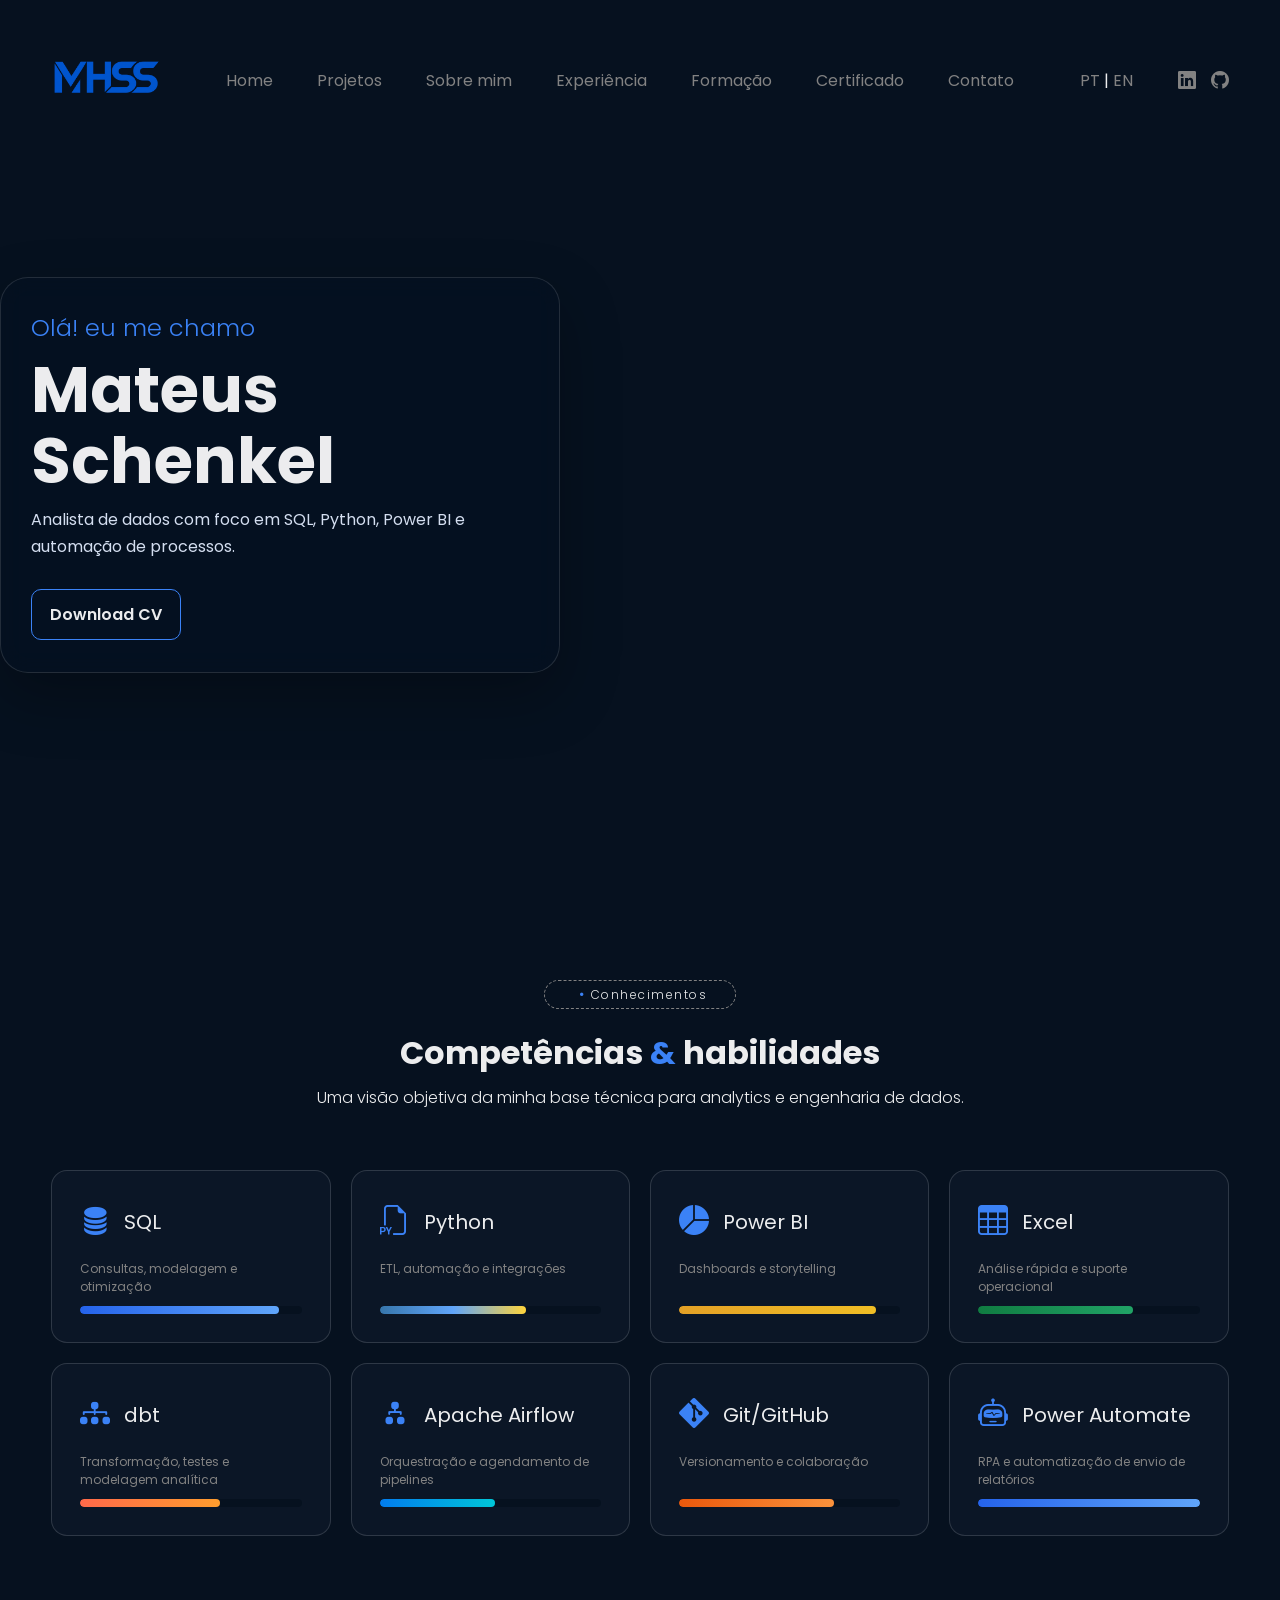
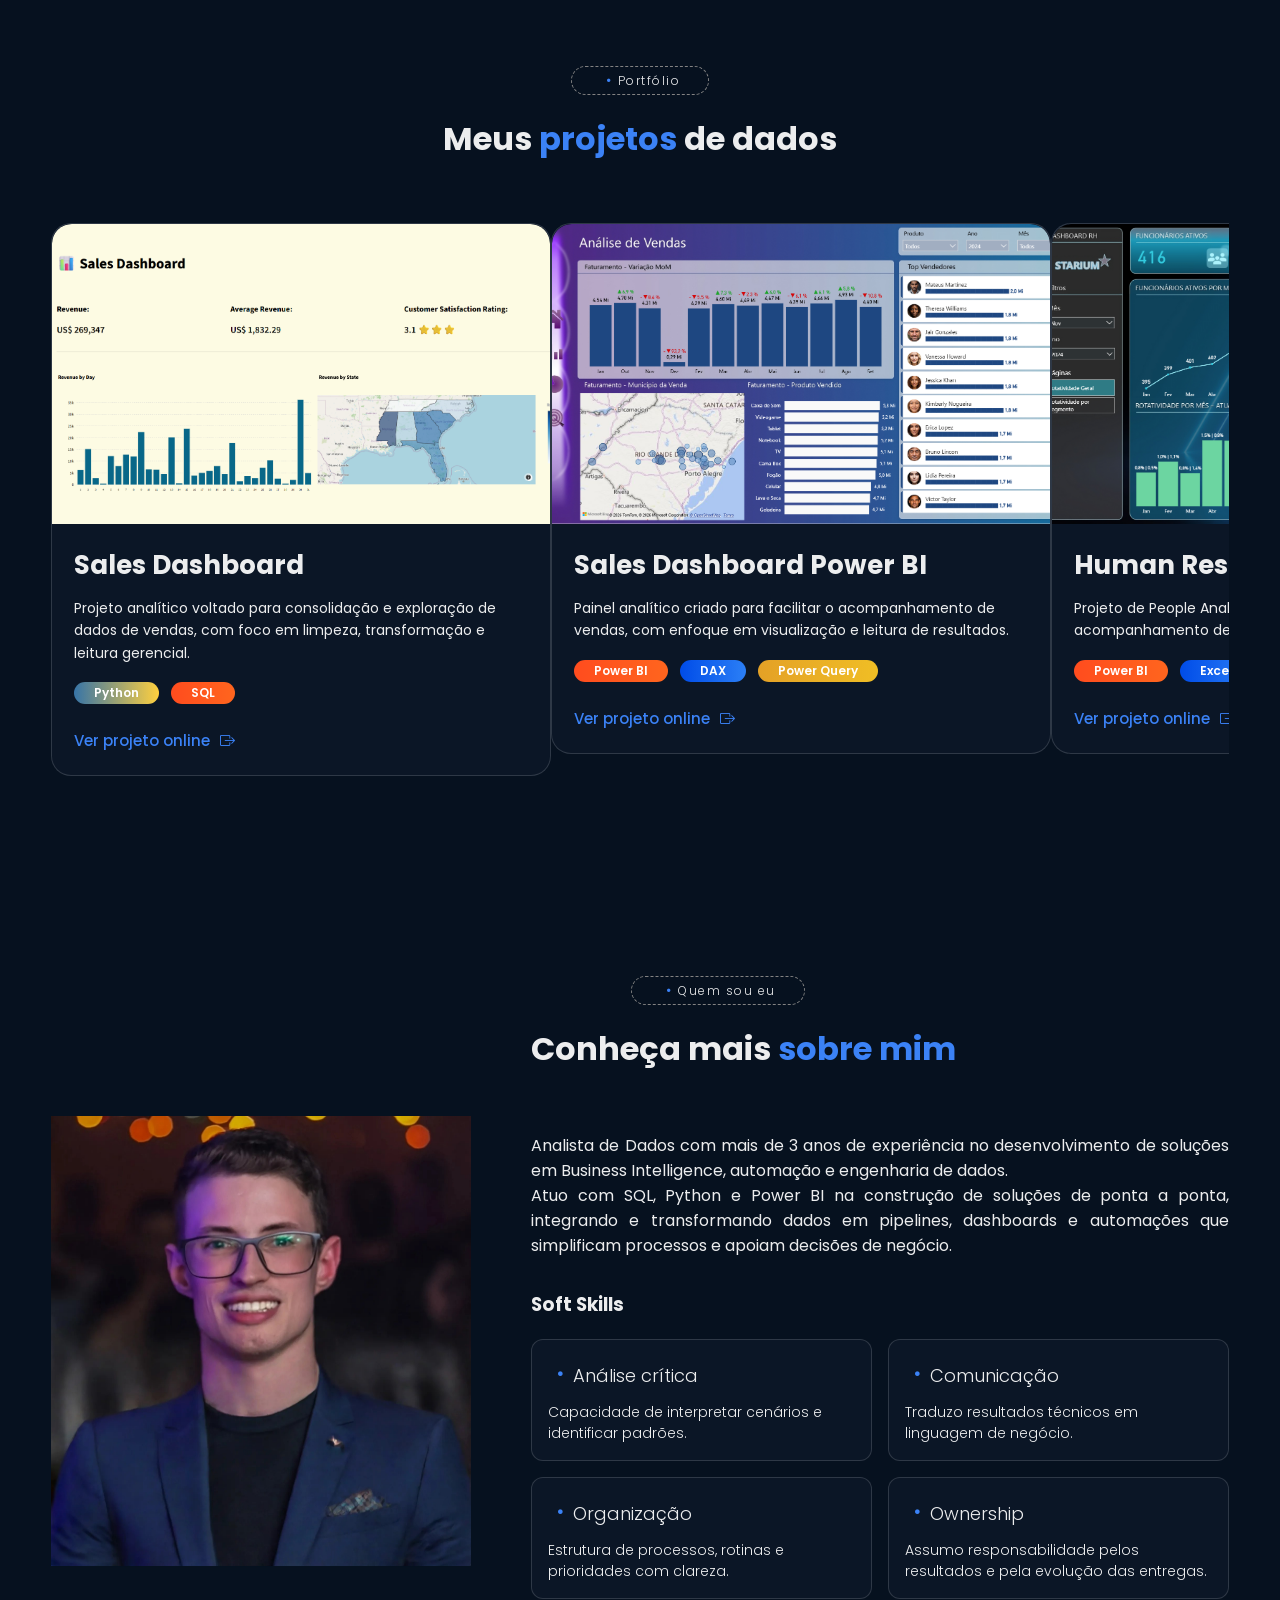
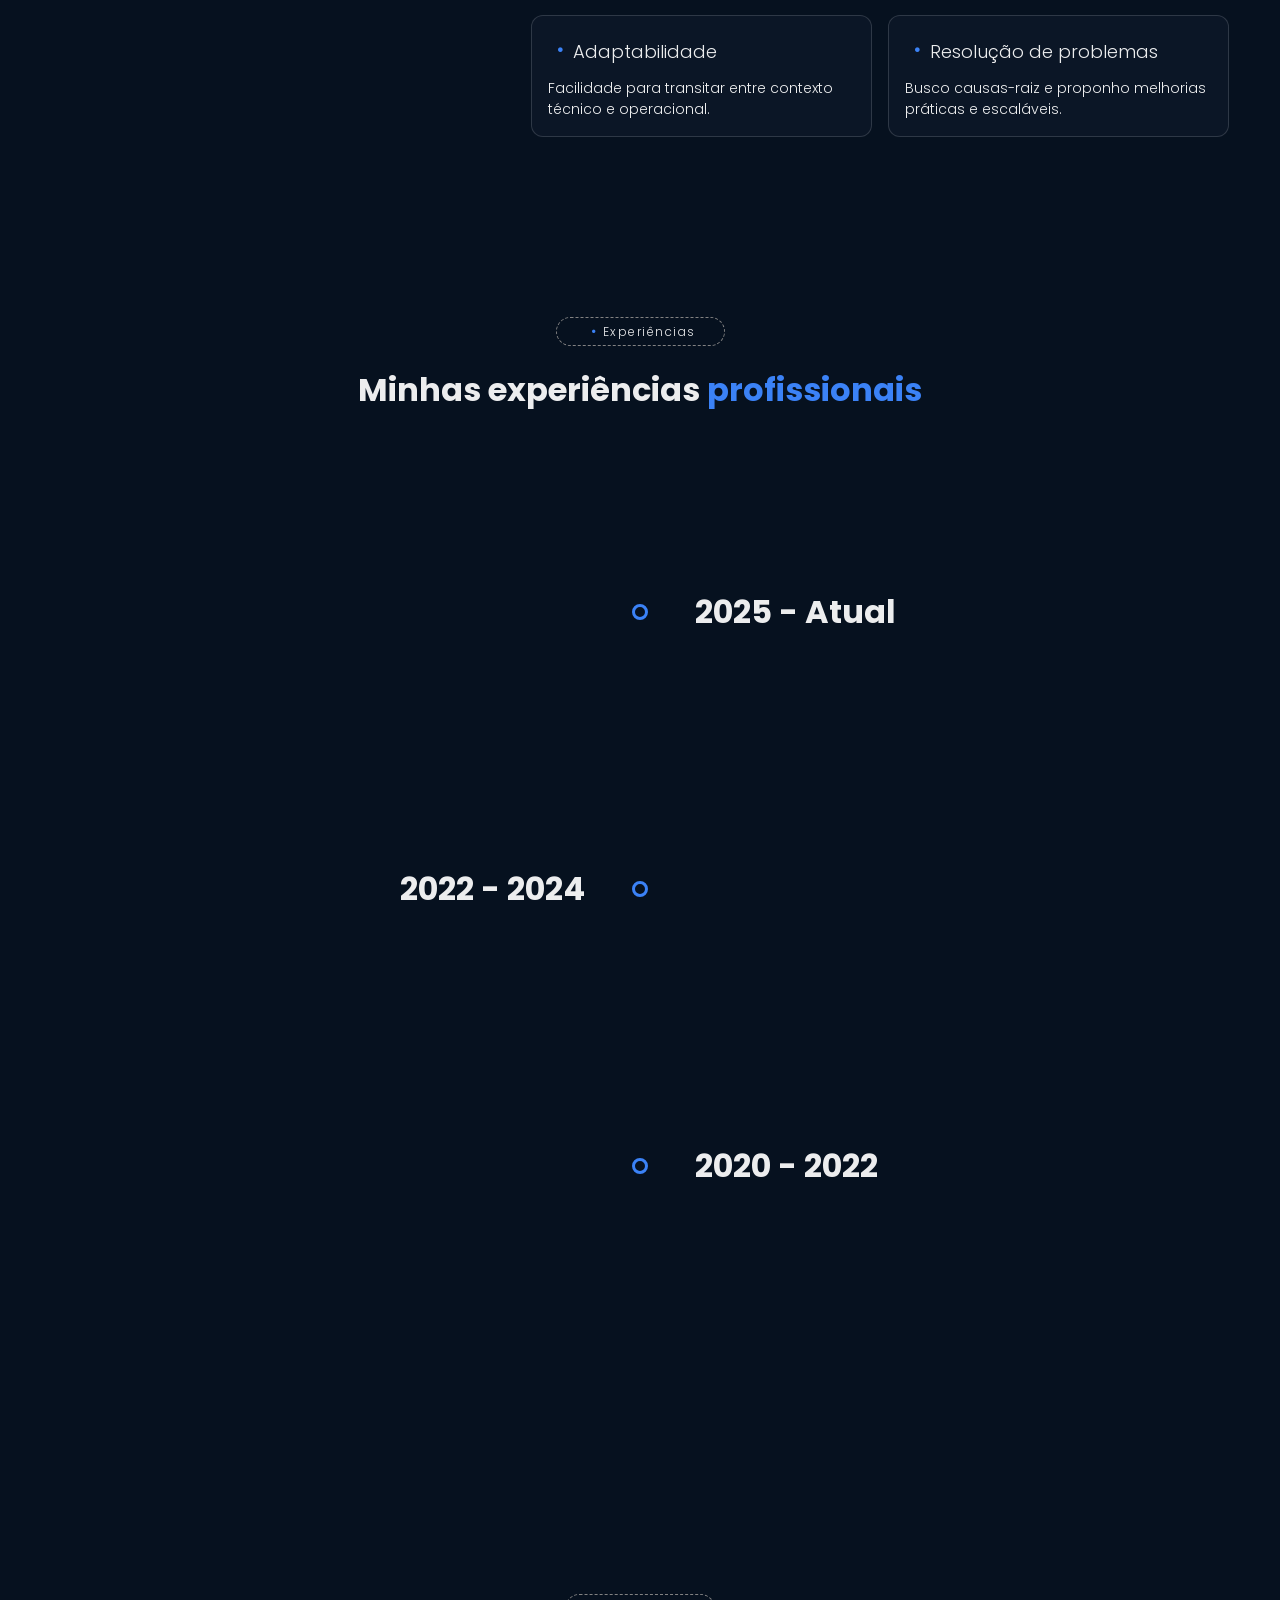
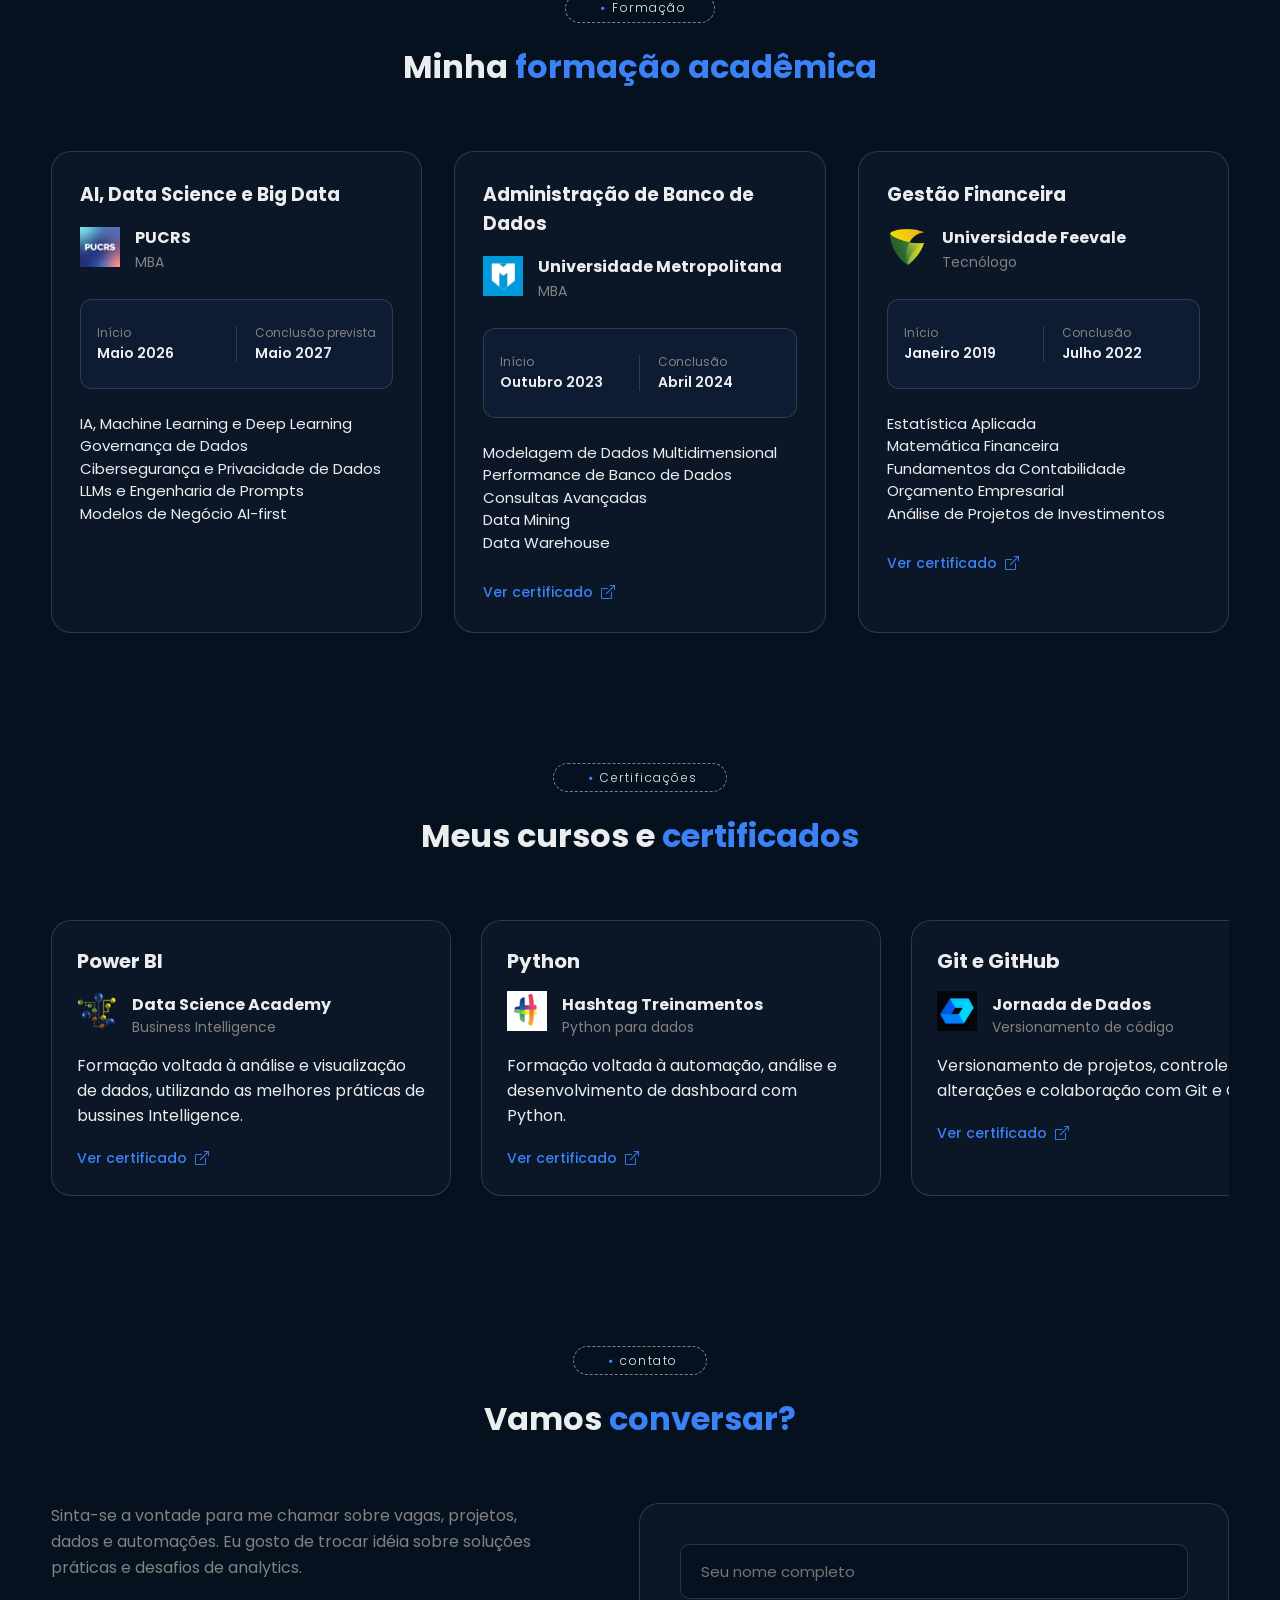
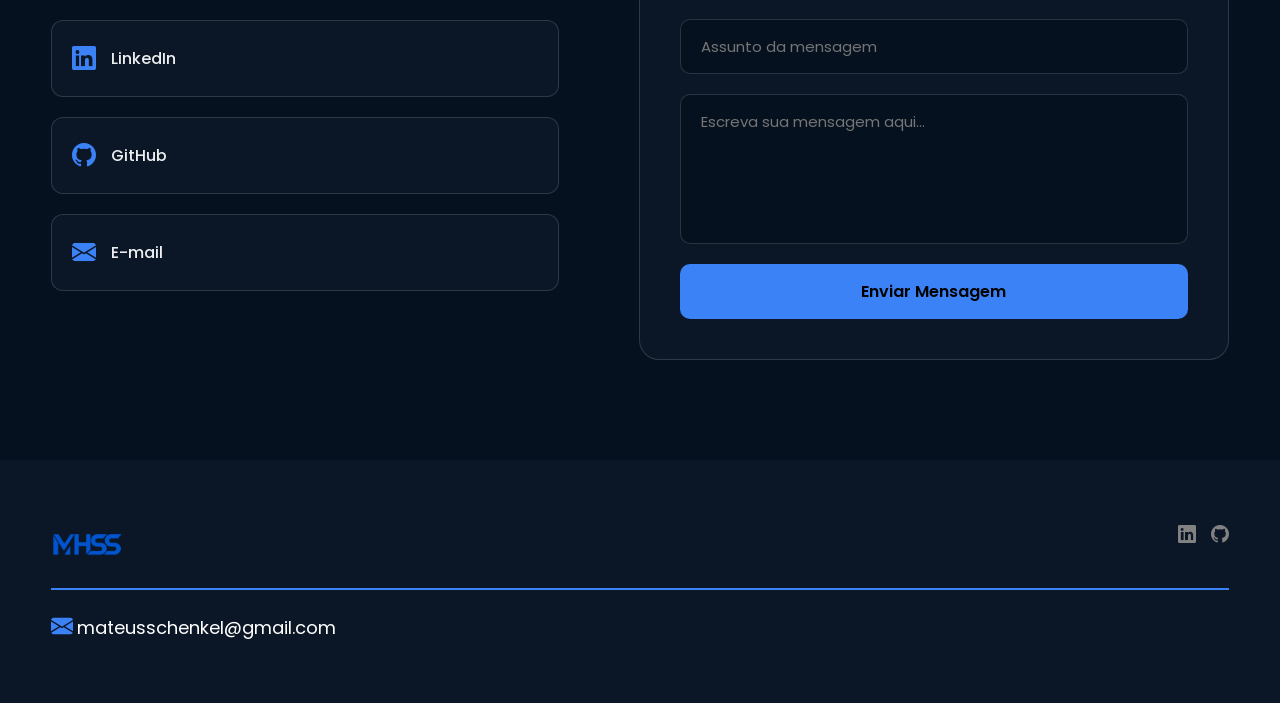
==== commit 3b672a88: "update 2026-08-16" ====
--- a/index.html
+++ b/index.html
@@ -101,8 +101,7 @@
                   Analista de dados com foco em SQL, Python, Power BI e automação de processos.
                 </p>
                 <div class="hero-actions">
-                  <a href="assets/resume/resume-mat-en.pdf" class="btn-resume" target="_blank">Download CV EN</a>
-                  <a href="assets/resume/curriculo-mat-pt.pdf" class="btn-resume btn-resume-outline" target="_blank">Download CV PT</a>
+                  <a href="assets/resume/curriculo.pdf" class="btn-resume btn-resume-outline" target="_blank">Download CV</a>
                 </div>
               </div>
             </div>
@@ -392,18 +391,17 @@
                       <i class="bi bi-dot"></i>
                       <h3>Quem sou eu</h3>
                     </div>
-                    <h2>Conheca mais <span>sobre mim</span></h2>
+                    <h2>Conheça mais <span>sobre mim</span></h2>
                   </div>
 
                   <p>
-                    Profissional de dados com experiência em analytics, automação e visualização.
-                    Trabalho com SQL, Python e Power BI para transformar dados em informação útil
-                    para o negócio.
+                    Analista de Dados com mais de 3 anos de experiência no desenvolvimento de soluções em Business 
+                    Intelligence, automação e engenharia de dados.
                   </p>
                   <p>
-                    Tenho perfil analítico, proativo e orientado a entrega. Gosto de estruturar
-                    soluções de ponta a ponta, desde a extração e tratamento até a criação de
-                    dashboards, automações e rotinas confiáveis.
+                    Atuo com SQL, Python e Power BI na construção de 
+                    soluções de ponta a ponta, integrando e transformando dados em pipelines, dashboards e automações 
+                    que simplificam processos e apoiam decisões de negócio. 
                   </p>
 
                   <h3 class="soft-skill-title">Soft Skills</h3>
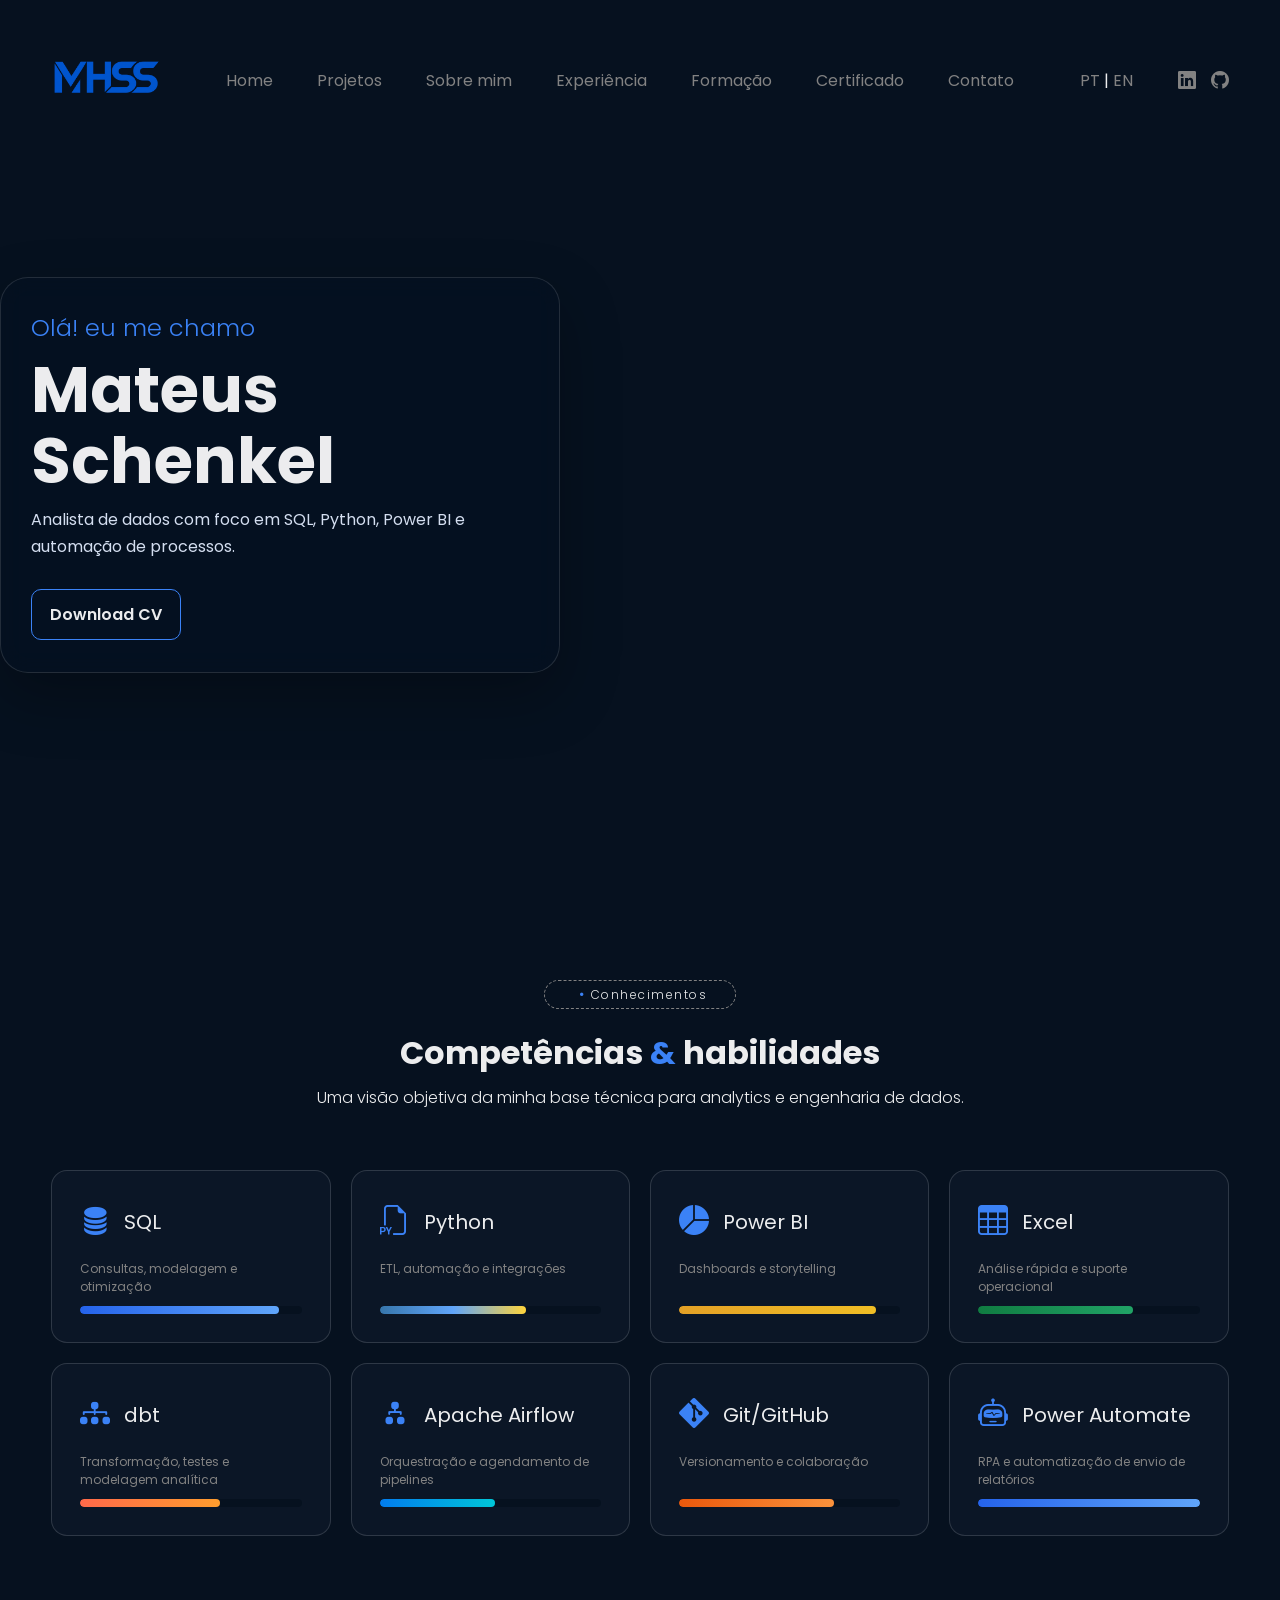
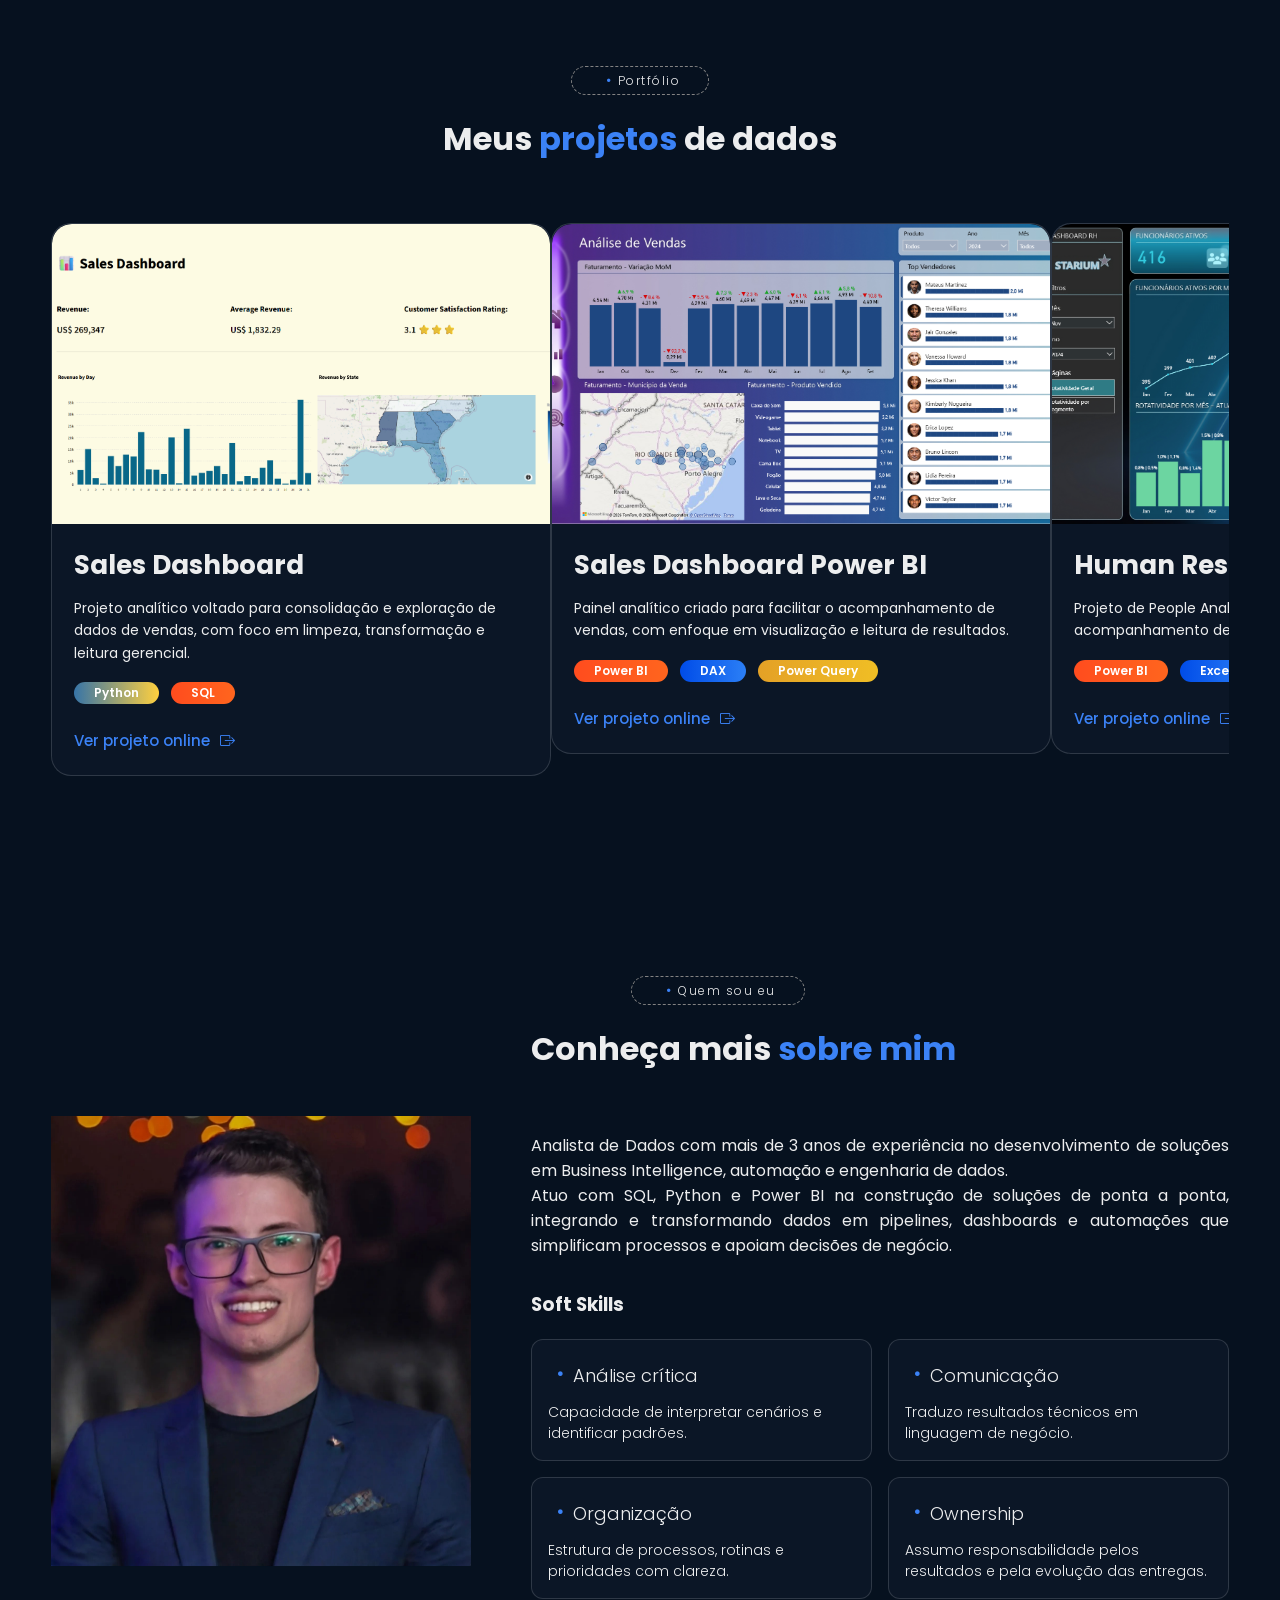
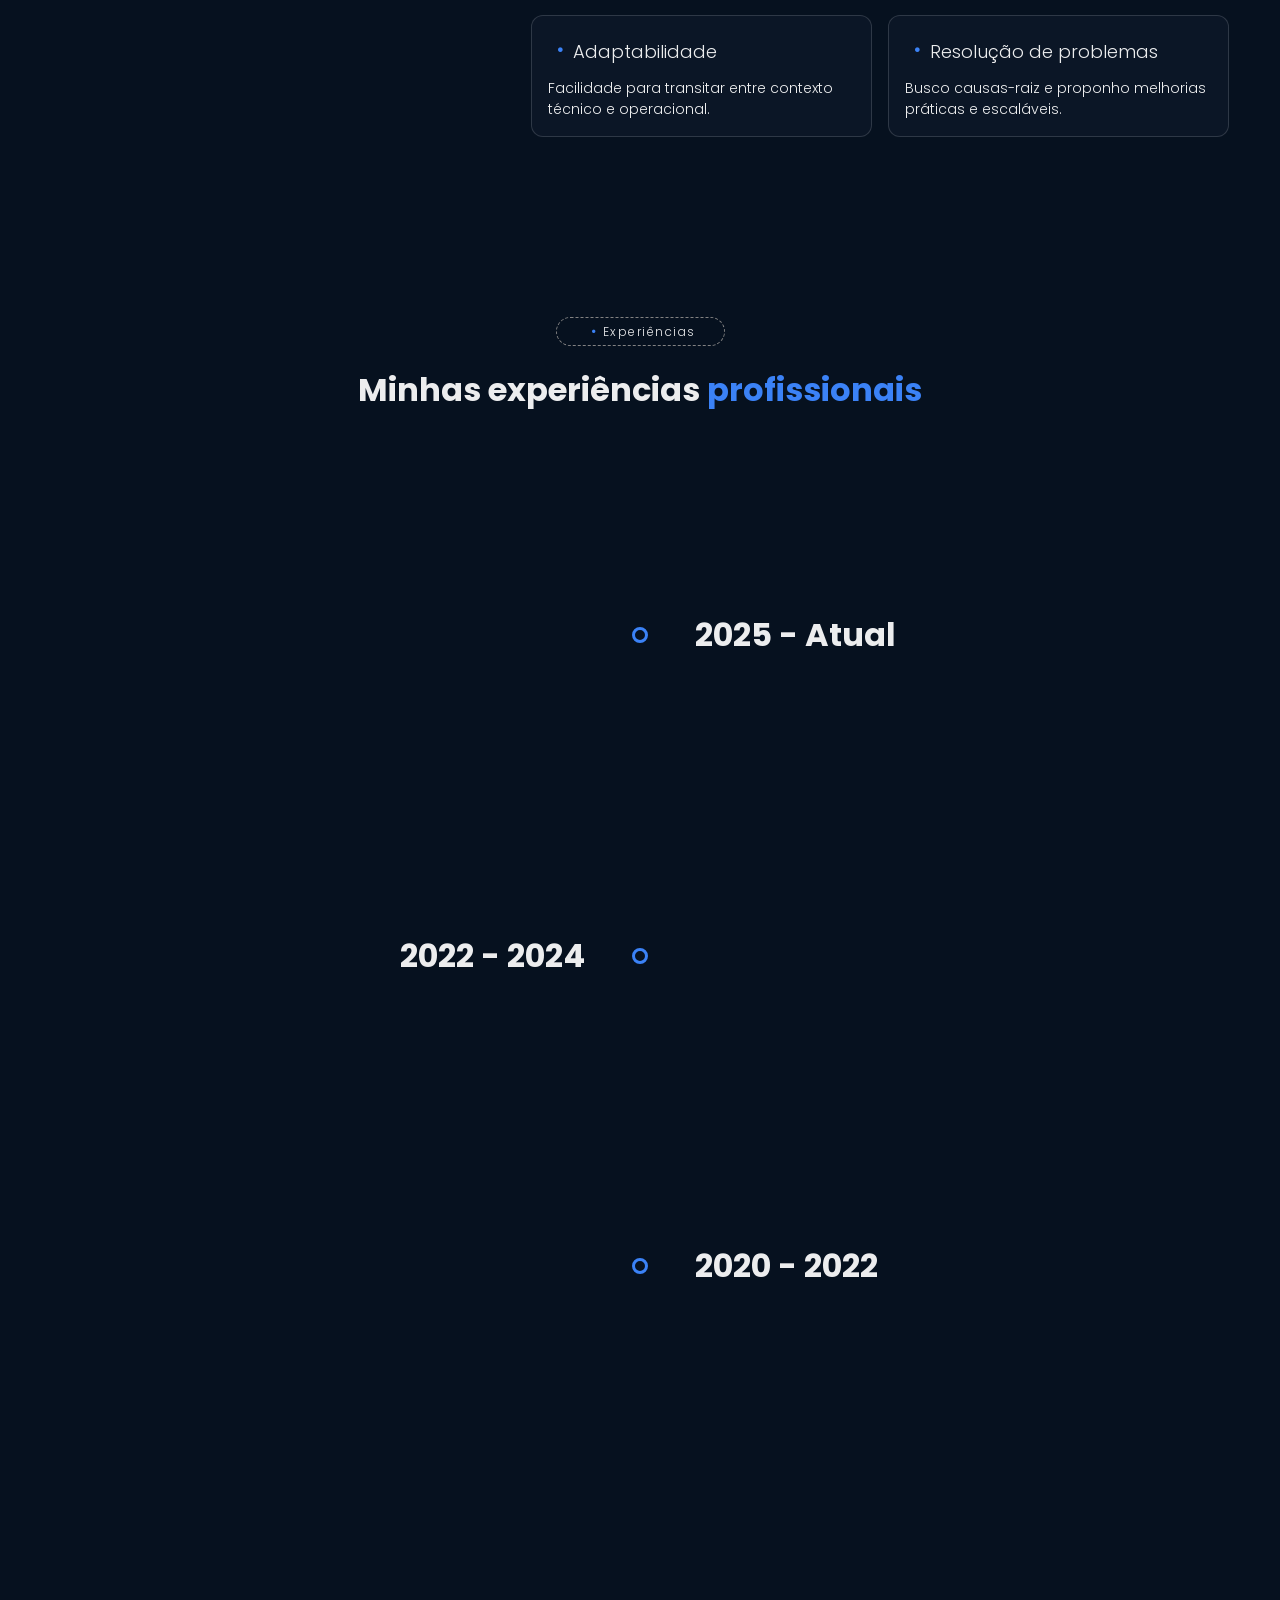
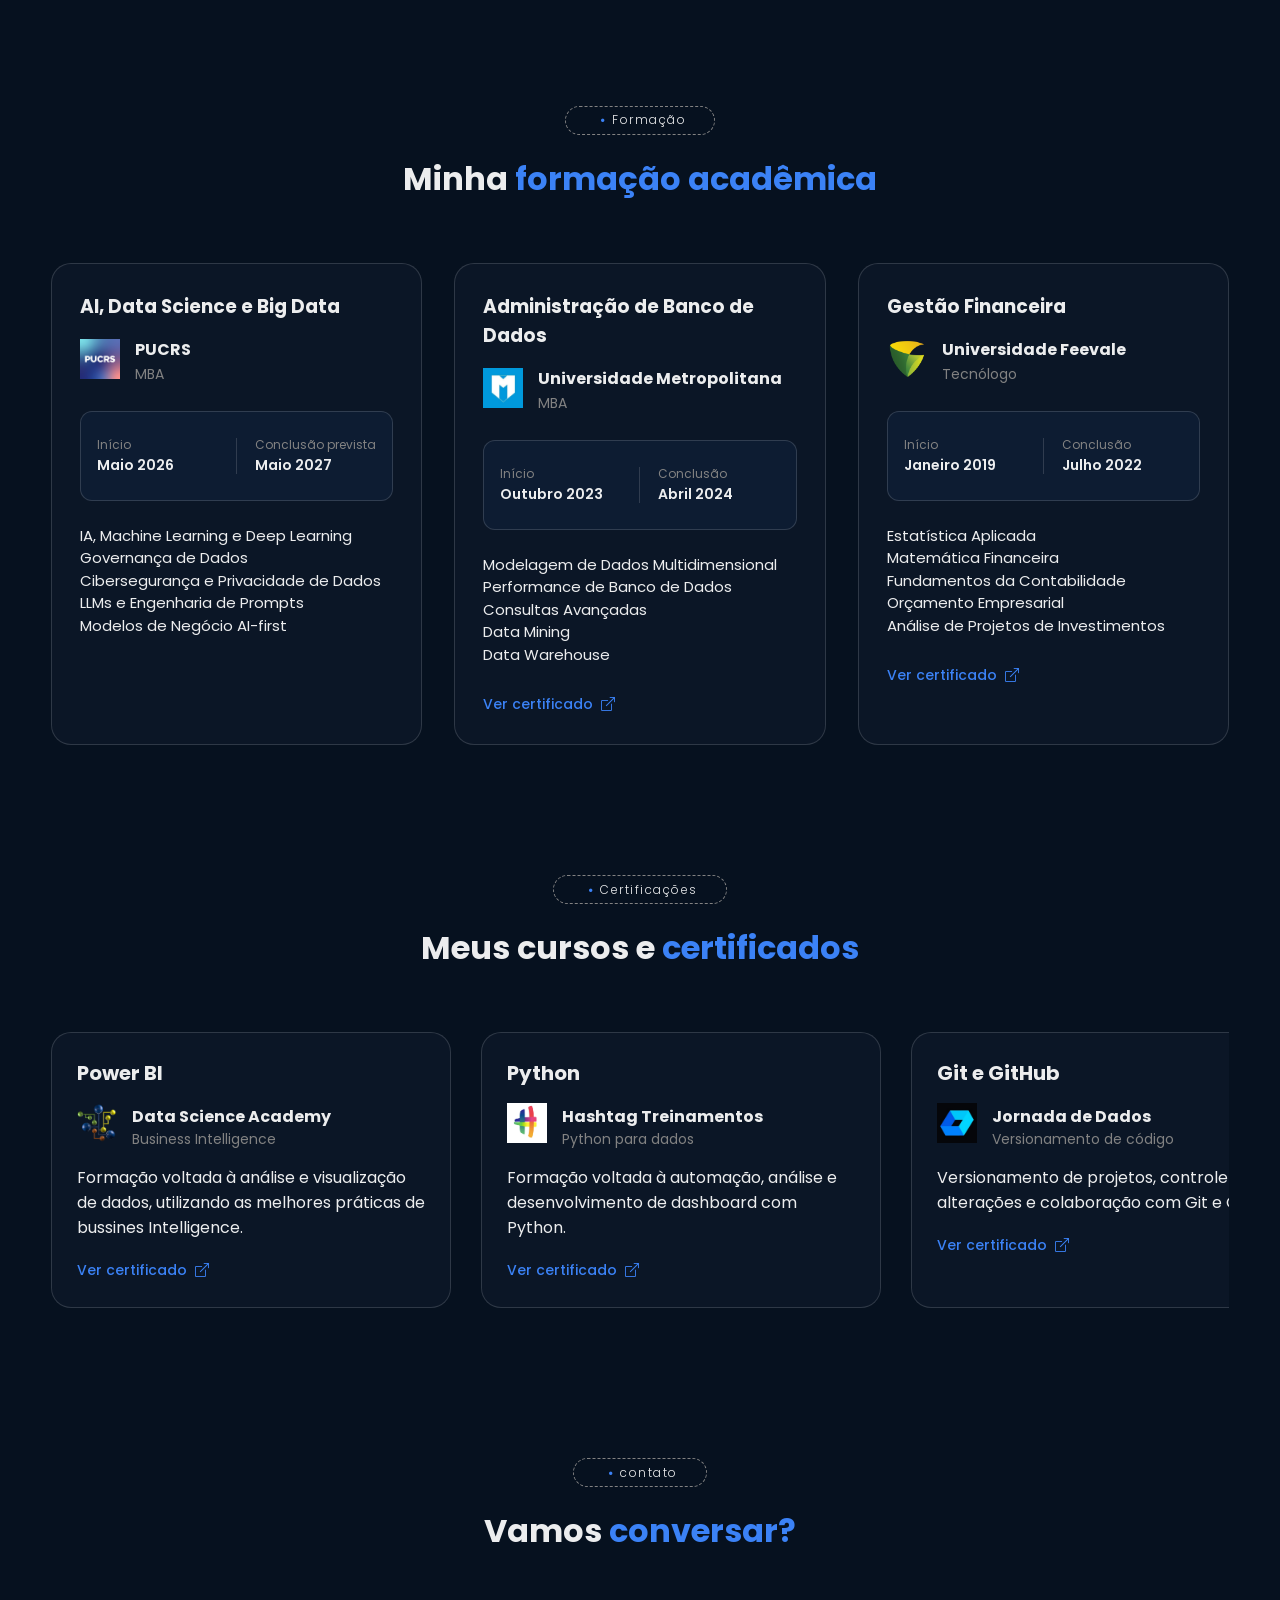
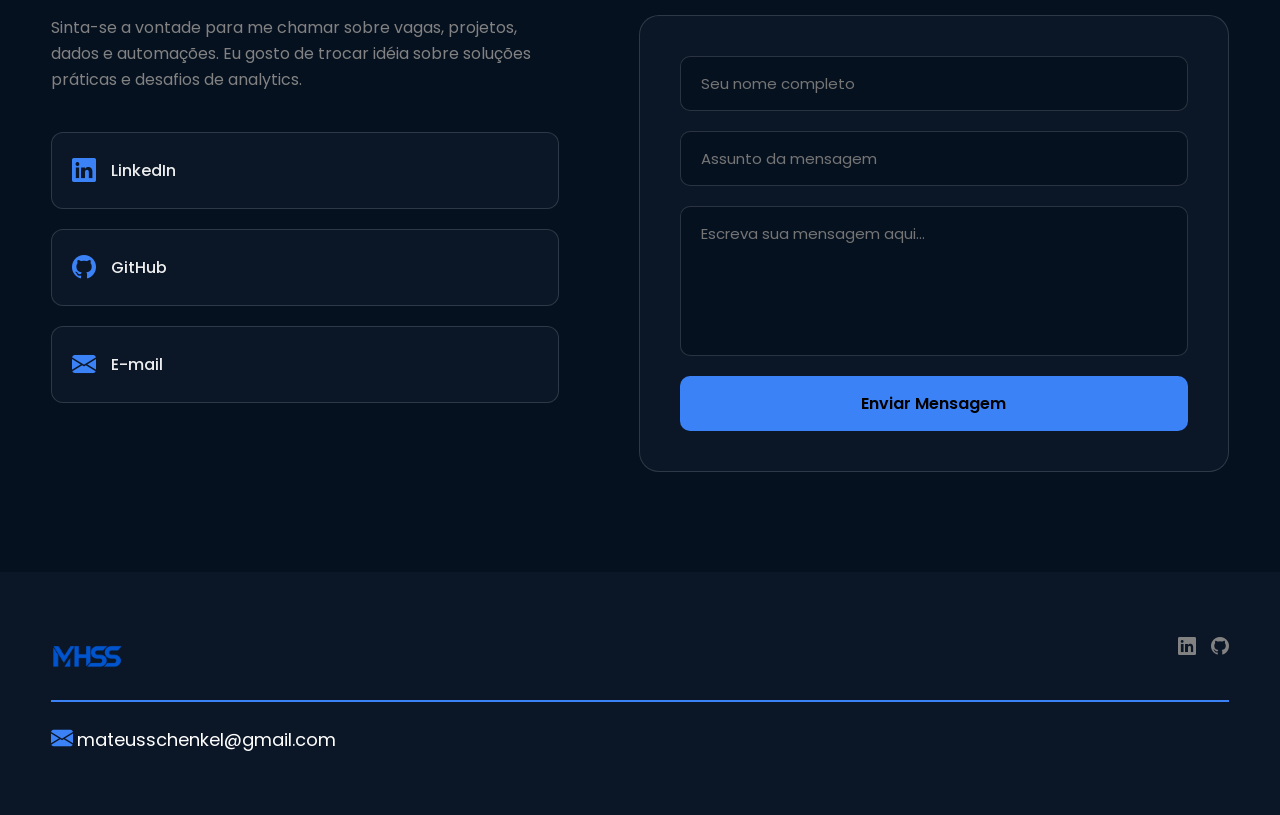
==== commit d0654654: "second update 2026-08-16" ====
--- a/index.html
+++ b/index.html
@@ -483,10 +483,11 @@
                       <h3>Nova Capital - Analista de Dados Sr</h3>
                     </div>
                     <p>
-                      Atuo com análise de dados, automação e infraestrutura de dados.
-                      Desenvolvi pipelines em Python, otimizei consultas em SQL Server,
-                      estruturei dashboards no Power BI e automatizei distribuicoes com
-                      Power Automate e n8n.
+                      Atuo no desenvolvimento de soluções de dados para crédito, 
+                      risco e gestão de carteira, unindo Python, SQL Server, Power BI e automação. 
+                      Estruturei pipelines e ambientes analíticos, desenvolvi 
+                      ferramentas que reduziram tarefas manuais e o tempo de análise, 
+                      além de atuar na sustentação de banco de dados e liderança das demandas de BI.
                     </p>
                   </div>
                 </div>
@@ -500,9 +501,10 @@
                       <h3>Multi Armazéns - Analista de Dados</h3>
                     </div>
                     <p>
-                      Responsavel por coletar e analisar dados do OracleDB, otimizar
-                      consultas SQL, criar dataflows no Power BI e automatizar a entrega
-                      de informações com Power Query Online, M, DAX e Power Automate.
+                      Atuei na construção de soluções analíticas com Oracle, SQL e Power BI, 
+                      desde a extração e transformação dos dados até sua disponibilização para as 
+                      áreas de negócio. Desenvolvi dataflows, pipelines e automações para acompanhamento de 
+                      inventário e distribuição de informações, tornando processos mais ágeis e confiáveis.
                     </p>
                   </div>
                 </div>
@@ -516,9 +518,10 @@
                       <h3>DBK / MVL - Assistente Financeiro</h3>
                     </div>
                     <p>
-                      Atuação em rotinas financeiras, conciliação bancária, contas a pagar
-                      e receber e suporte operacional, consolidando base analítica e visão
-                      de processos para transição a área de dados.
+                      Atuei nas rotinas de folha de pagamento, contas a pagar e receber, 
+                      faturamento, controle financeiro e conciliação bancária, garantindo organização e 
+                      cumprimento dos prazos financeiros. Foi uma experiência importante 
+                      para desenvolver conhecimento de processos e visão de negócio.
                     </p>
                   </div>
                 </div>
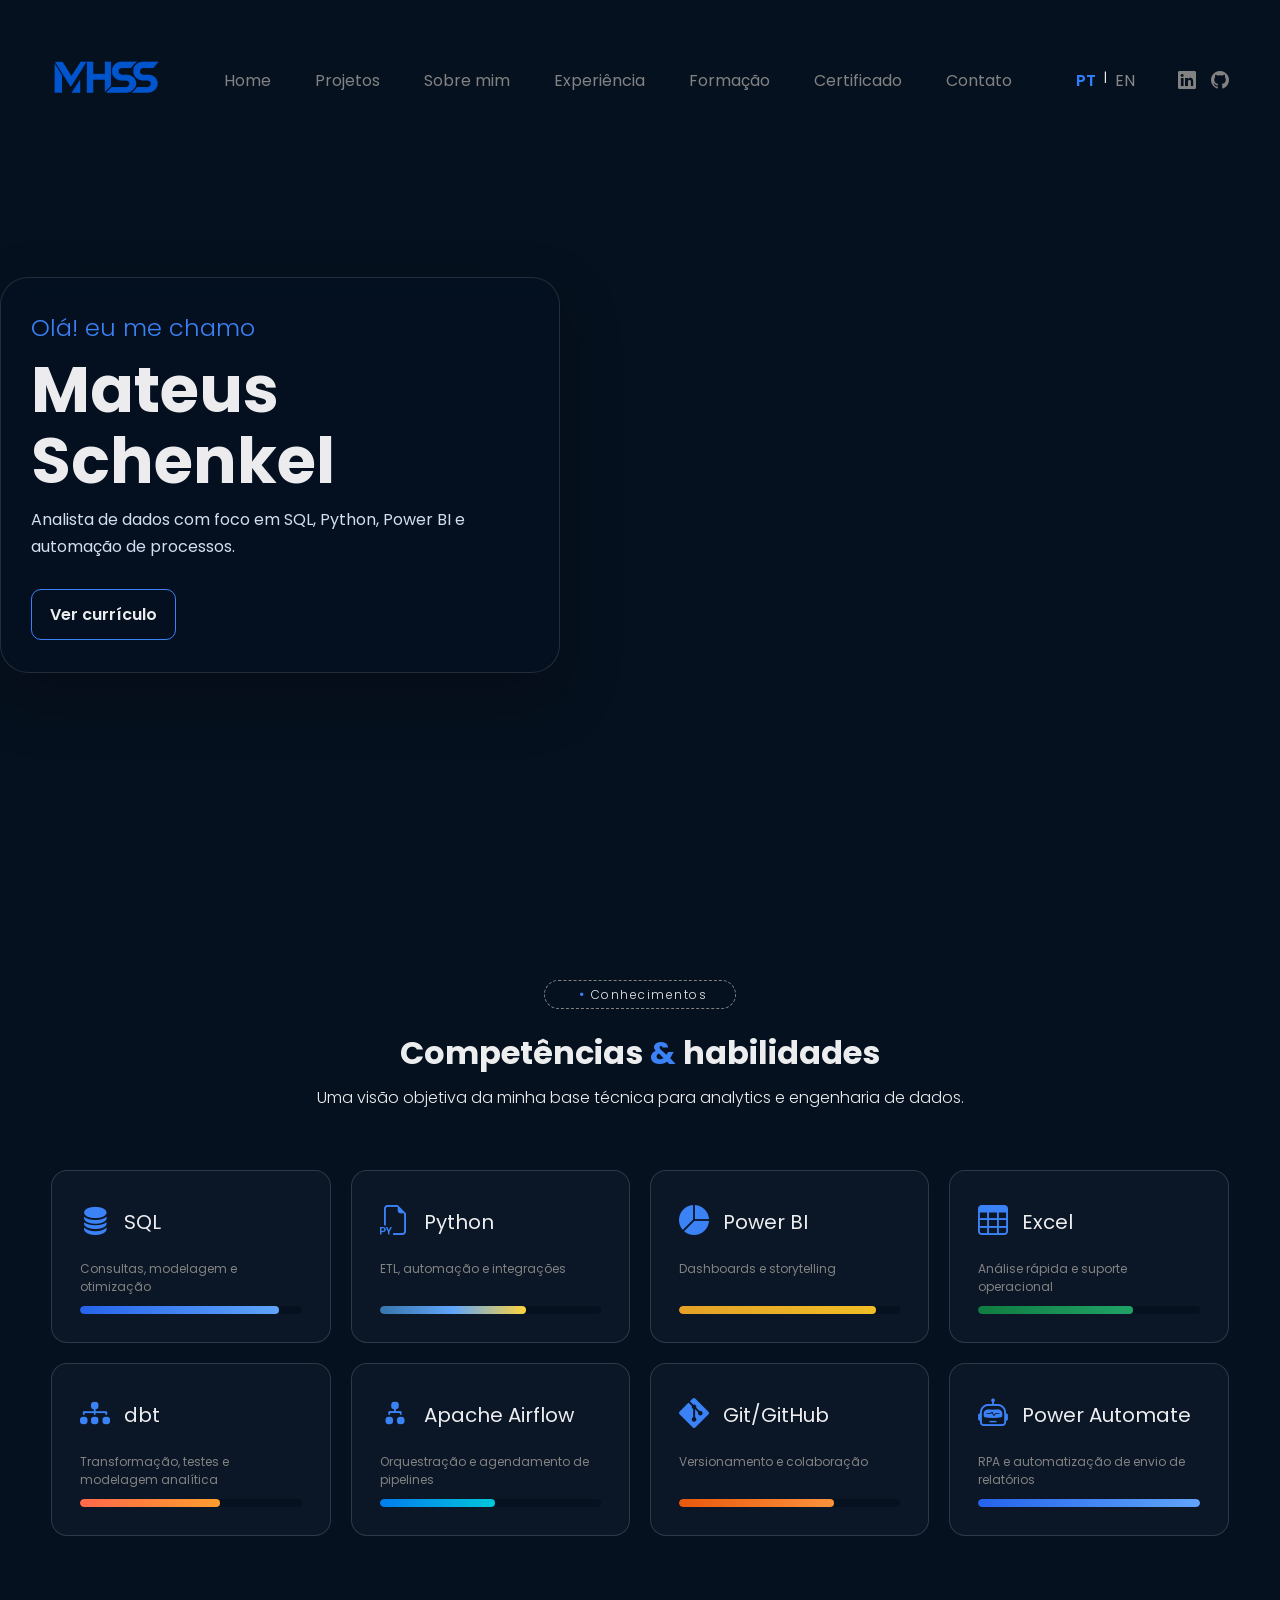
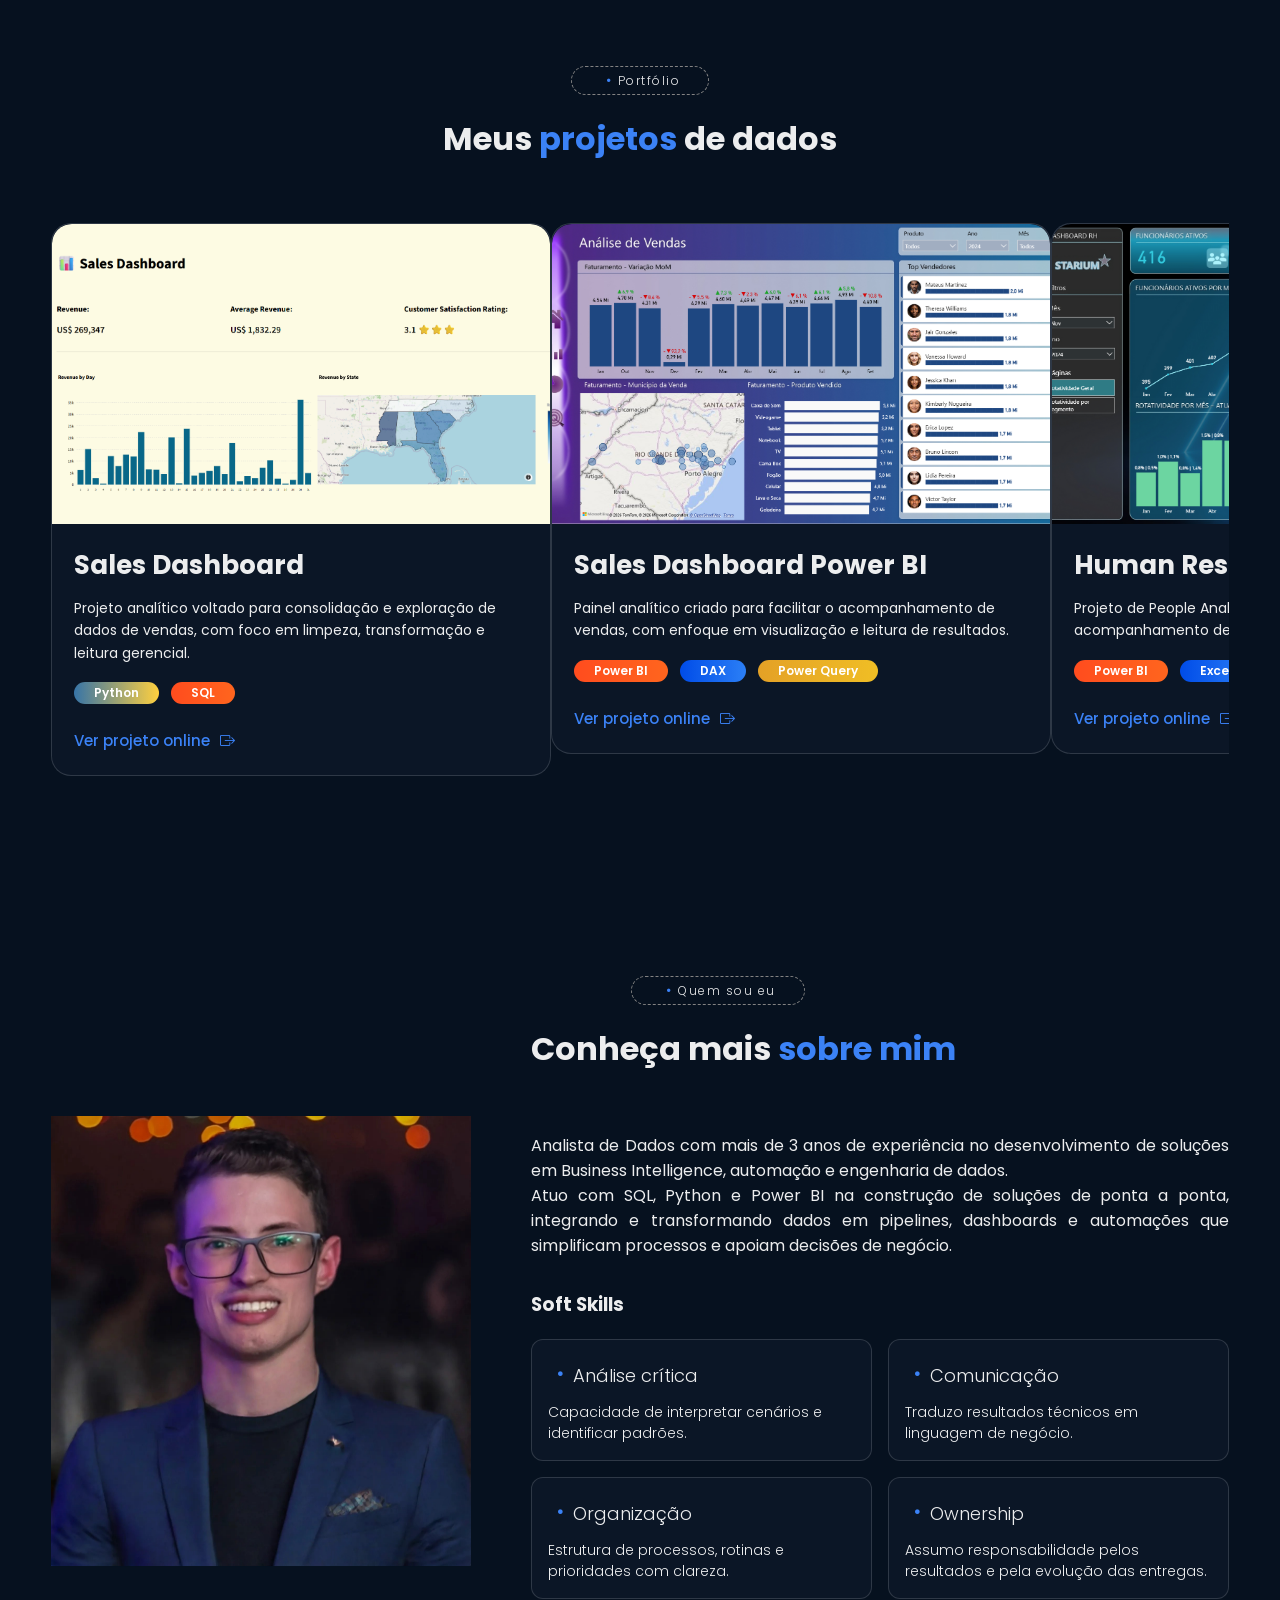
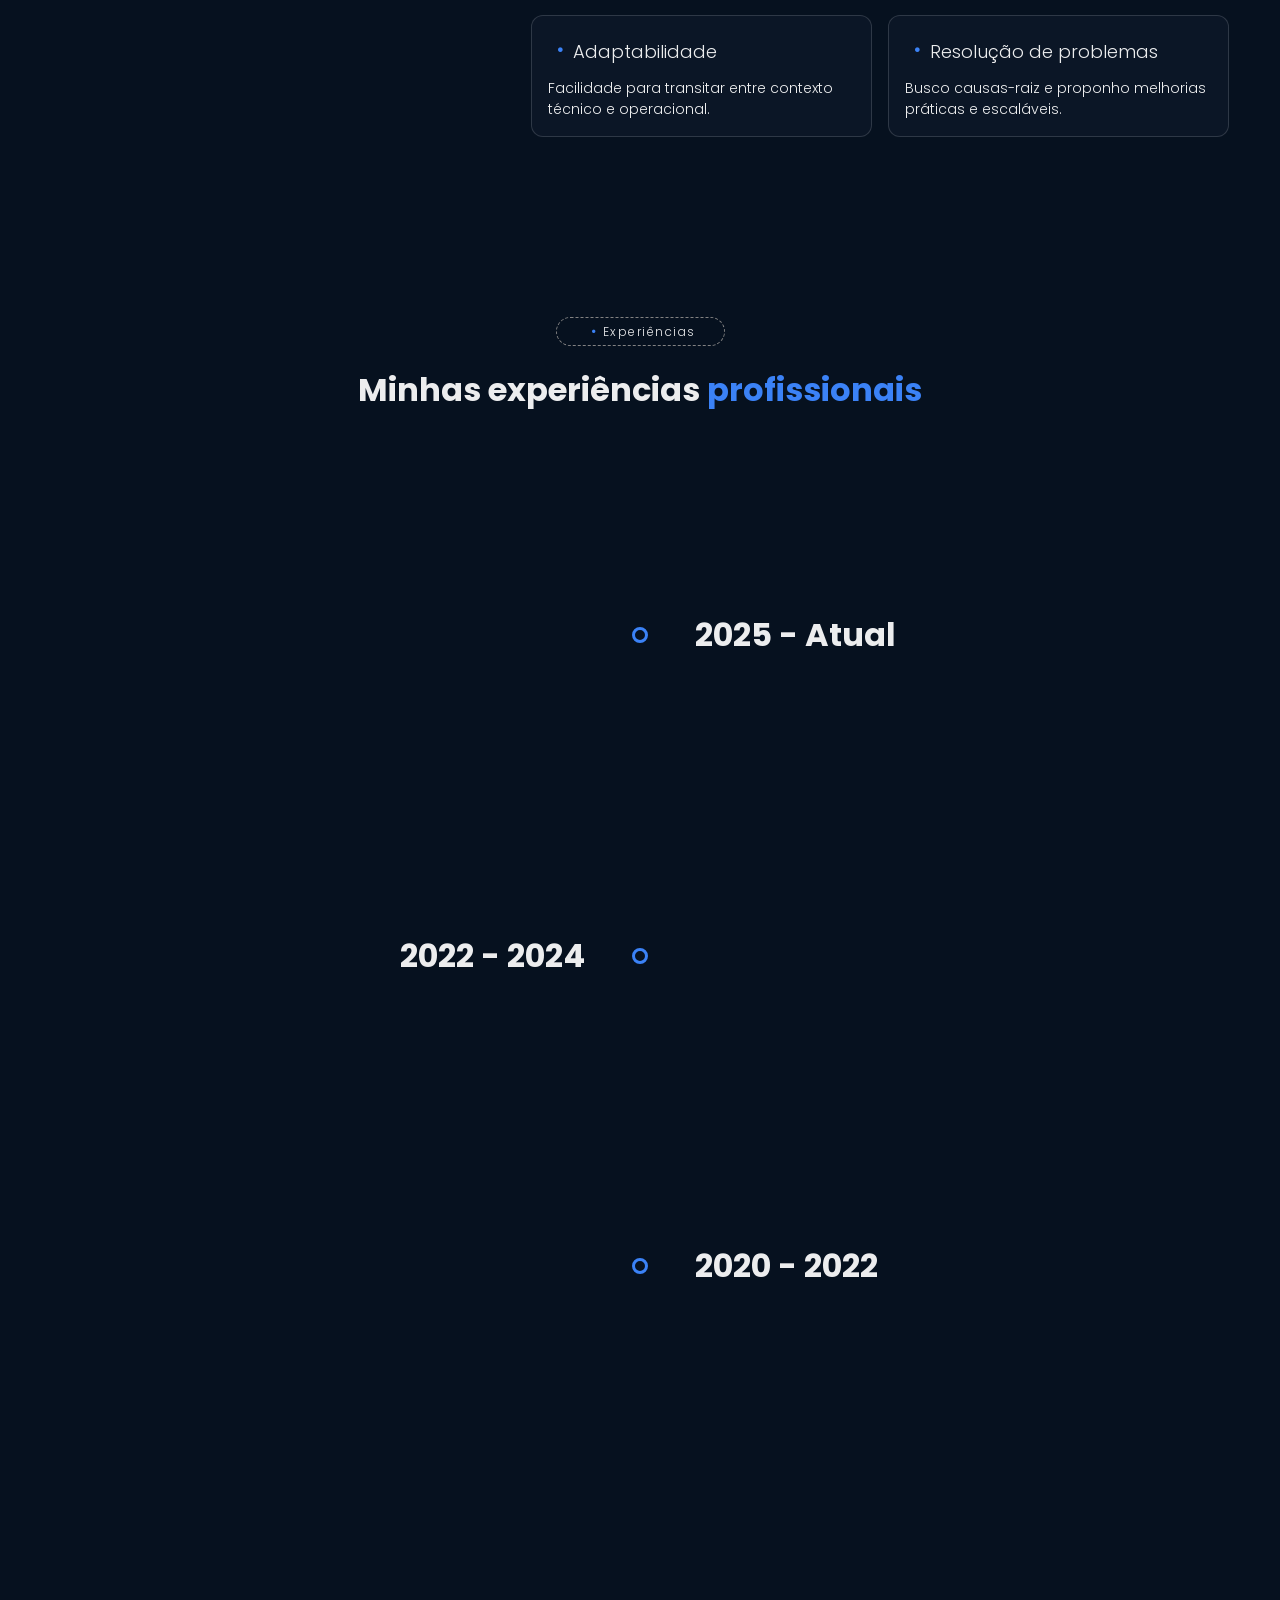
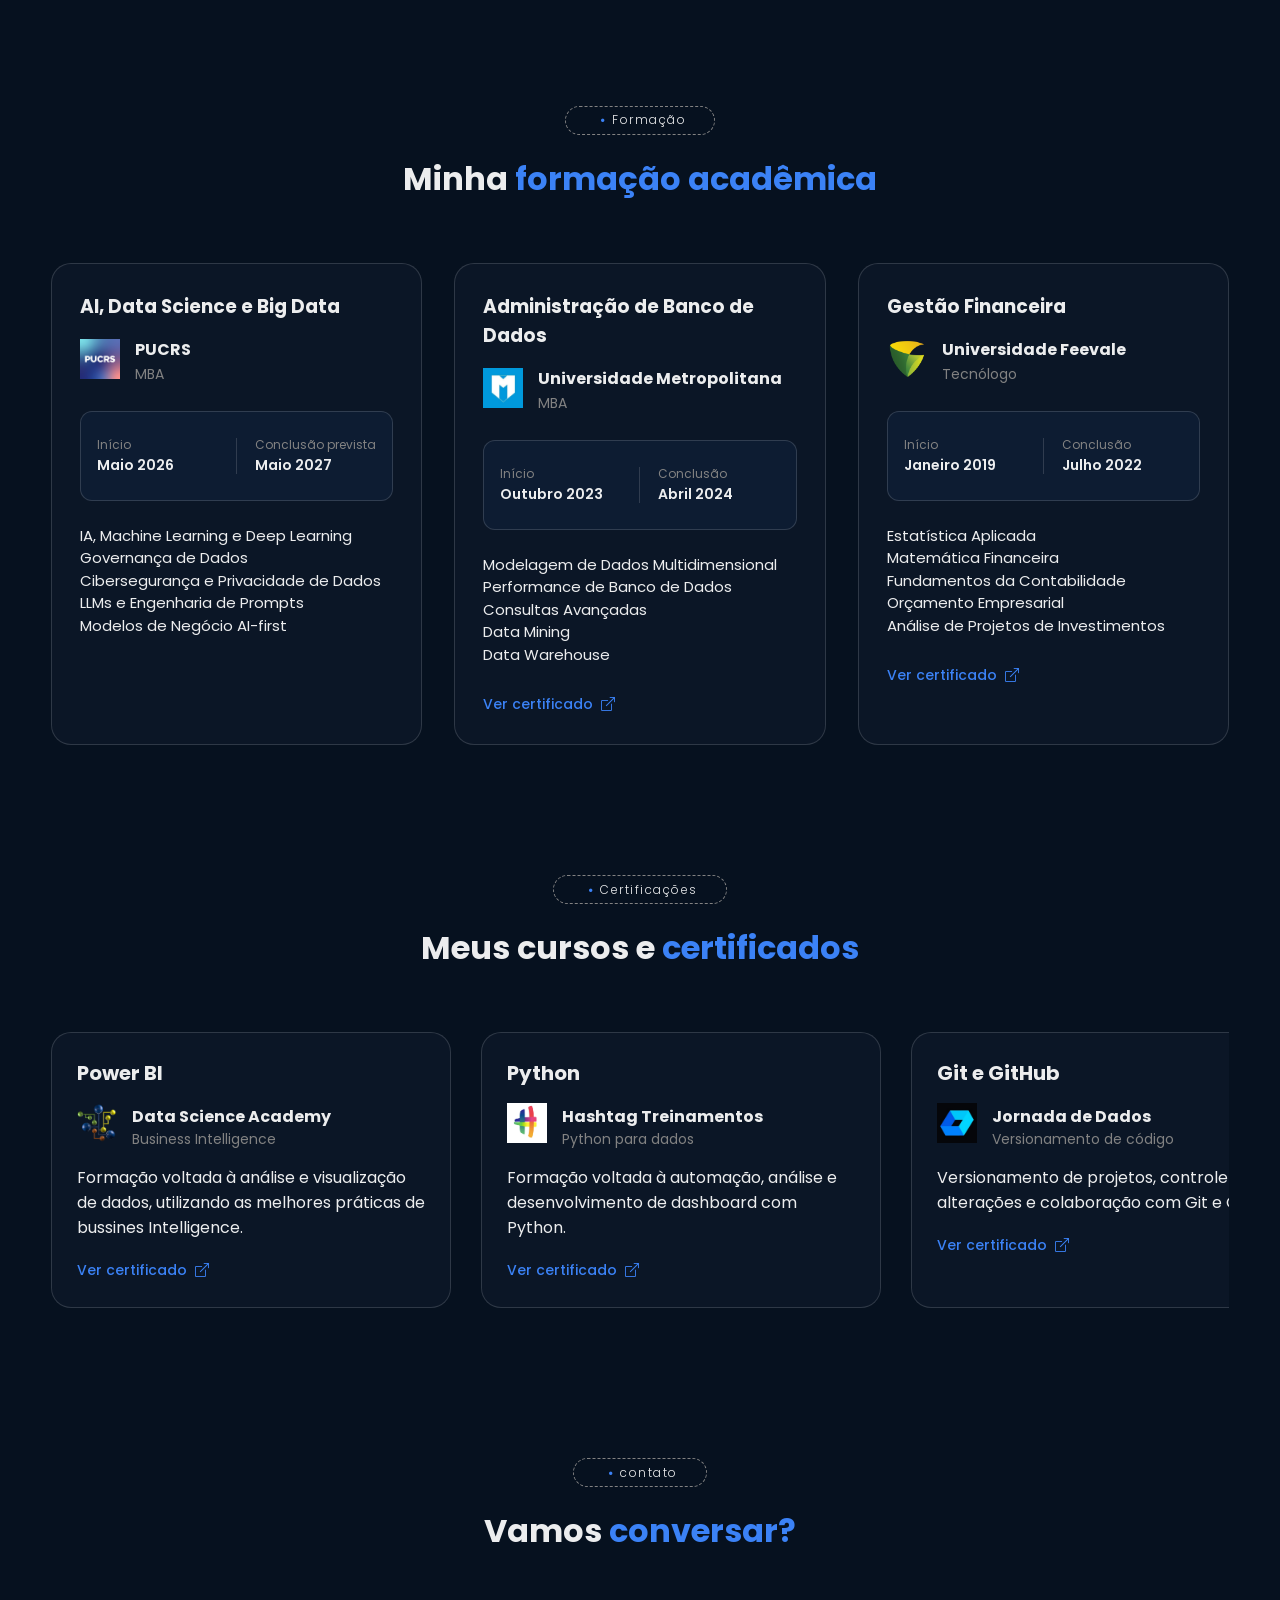
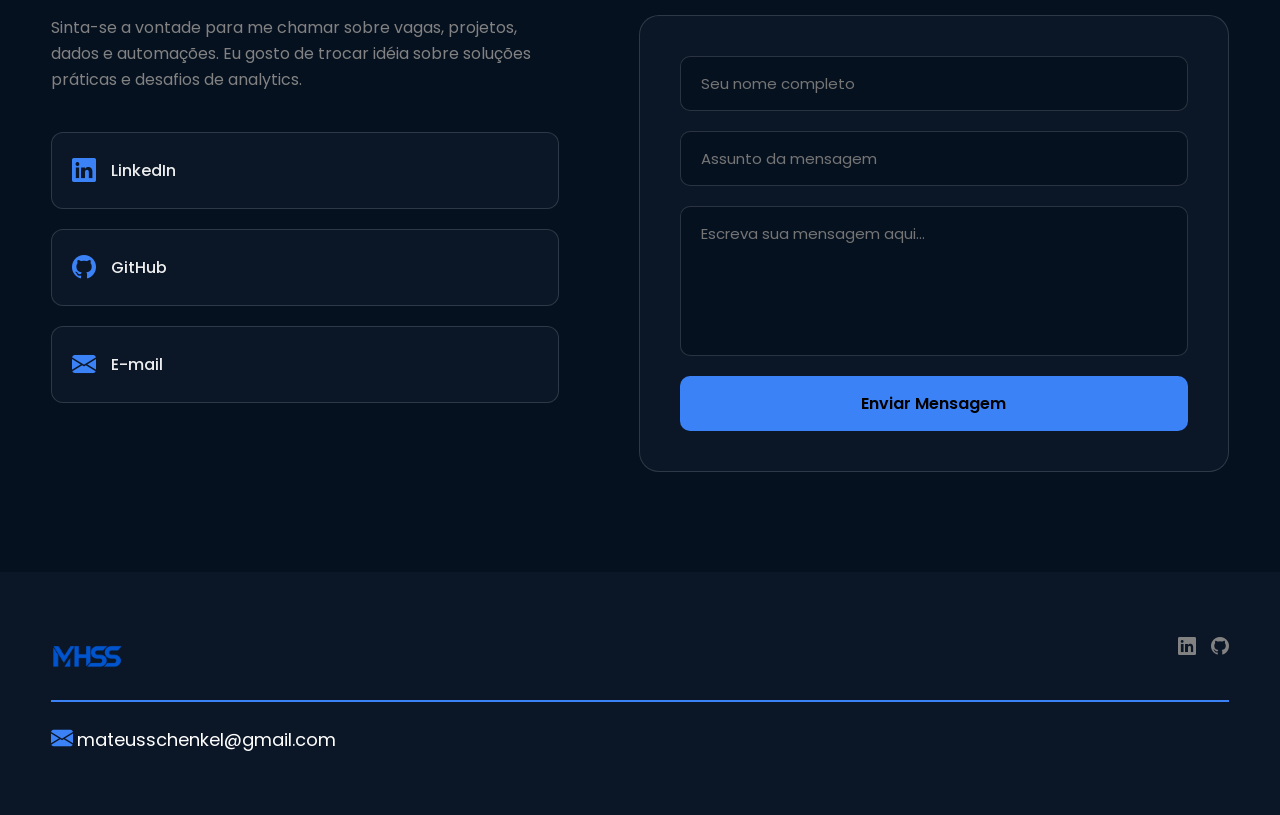
==== commit 7ec53156: "third update 2026-08-16" ====
--- a/index.html
+++ b/index.html
@@ -62,8 +62,8 @@
                 <li><a href="#contato">Contato</a></li>
               </ul>
             </nav>
-            <div class="language">
-              <a href="index.html">PT</a>
+            <div class="language-switcher">
+              <a href="index.html" class="active">PT</a>
               <span>|</span>
               <a href="en/index.html">EN</a>
             </div>
@@ -101,7 +101,7 @@
                   Analista de dados com foco em SQL, Python, Power BI e automação de processos.
                 </p>
                 <div class="hero-actions">
-                  <a href="assets/resume/curriculo.pdf" class="btn-resume btn-resume-outline" target="_blank">Download CV</a>
+                  <a href="assets/resume/curriculo.pdf" class="btn-resume btn-resume-outline" target="_blank">Ver currículo</a>
                 </div>
               </div>
             </div>
@@ -1028,7 +1028,7 @@
         const closePreloader = () => preloader?.classList.add("preloader-leaving");
 
         // A tela fica visivel por 1,45 s; com o fade, a introducao dura 2 s no total.
-        window.addEventListener("load", () => window.setTimeout(closePreloader, 1450), { once: true });
+        window.addEventListener("load", () => window.setTimeout(closePreloader, 500), { once: true });
         window.setTimeout(closePreloader, 3500);
       })();
     </script>
--- a/src/style.css
+++ b/src/style.css
@@ -1200,11 +1200,14 @@
   }
 
   .banner-section {
+    height: auto;
     min-height: 100vh;
-    min-height: 100svh; 
-    overflow: hidden; 
+    min-height: 100svh;
+    padding: 90px 16px 40px;
+    display: flex;
+    align-items: center;
     position: relative;
-    overflow-x: hidden;
+    overflow: hidden;
   }
 
   .hero-media {
@@ -1220,15 +1223,16 @@
   }
 
   .txt-banner {
+    width: 100%;
     max-width: 100% !important;
-    margin-top: 58vh !important;
+    margin-top: 40px !important;
     position: relative;
-    z-index: 10; 
+    z-index: 10;
     display: flex;
     flex-direction: column;
     align-items: center;
     text-align: center;
-    padding: 24px 20px;
+    padding: 24px 16px;
     background: rgba(6, 17, 31, 0.5);
   }
 
@@ -1245,6 +1249,17 @@
     margin: 0 auto;
   }
 
+  .hero-actions {
+  width: 100%;
+  justify-content: center;
+  margin-top: 18px;
+  }
+
+  .btn-resume {
+    width: auto;
+    min-width: 180px;
+    padding: 12px 20px;
+  }
   /*SEÇÃO CONHECIMENTOS*/
 
   section.conhecimentos {
@@ -1346,15 +1361,33 @@
     gap: 30px; 
   }
 
+  .about-me .flex .img-about {
+  position: static;
+  top: auto;
+
+  flex: none;
+
+  width: 100%;
+  margin: 0 auto 20px;
+
+  align-self: center;
+  }
+
   .about-me .flex .img-about img {
-    width: 100%; 
-    max-width: 350px; 
+    width: 100%;
+    max-width: 350px;
     height: auto;
+    display: block;
+    margin: 0 auto;
   }
 
   .about-me .flex .head-title {
     text-align: center; 
     margin-bottom: 30px;
+  }
+
+  .about-me .head-title .title-target {
+  transform: none;
   }
 
   .about-me .flex .txt-sobre p {
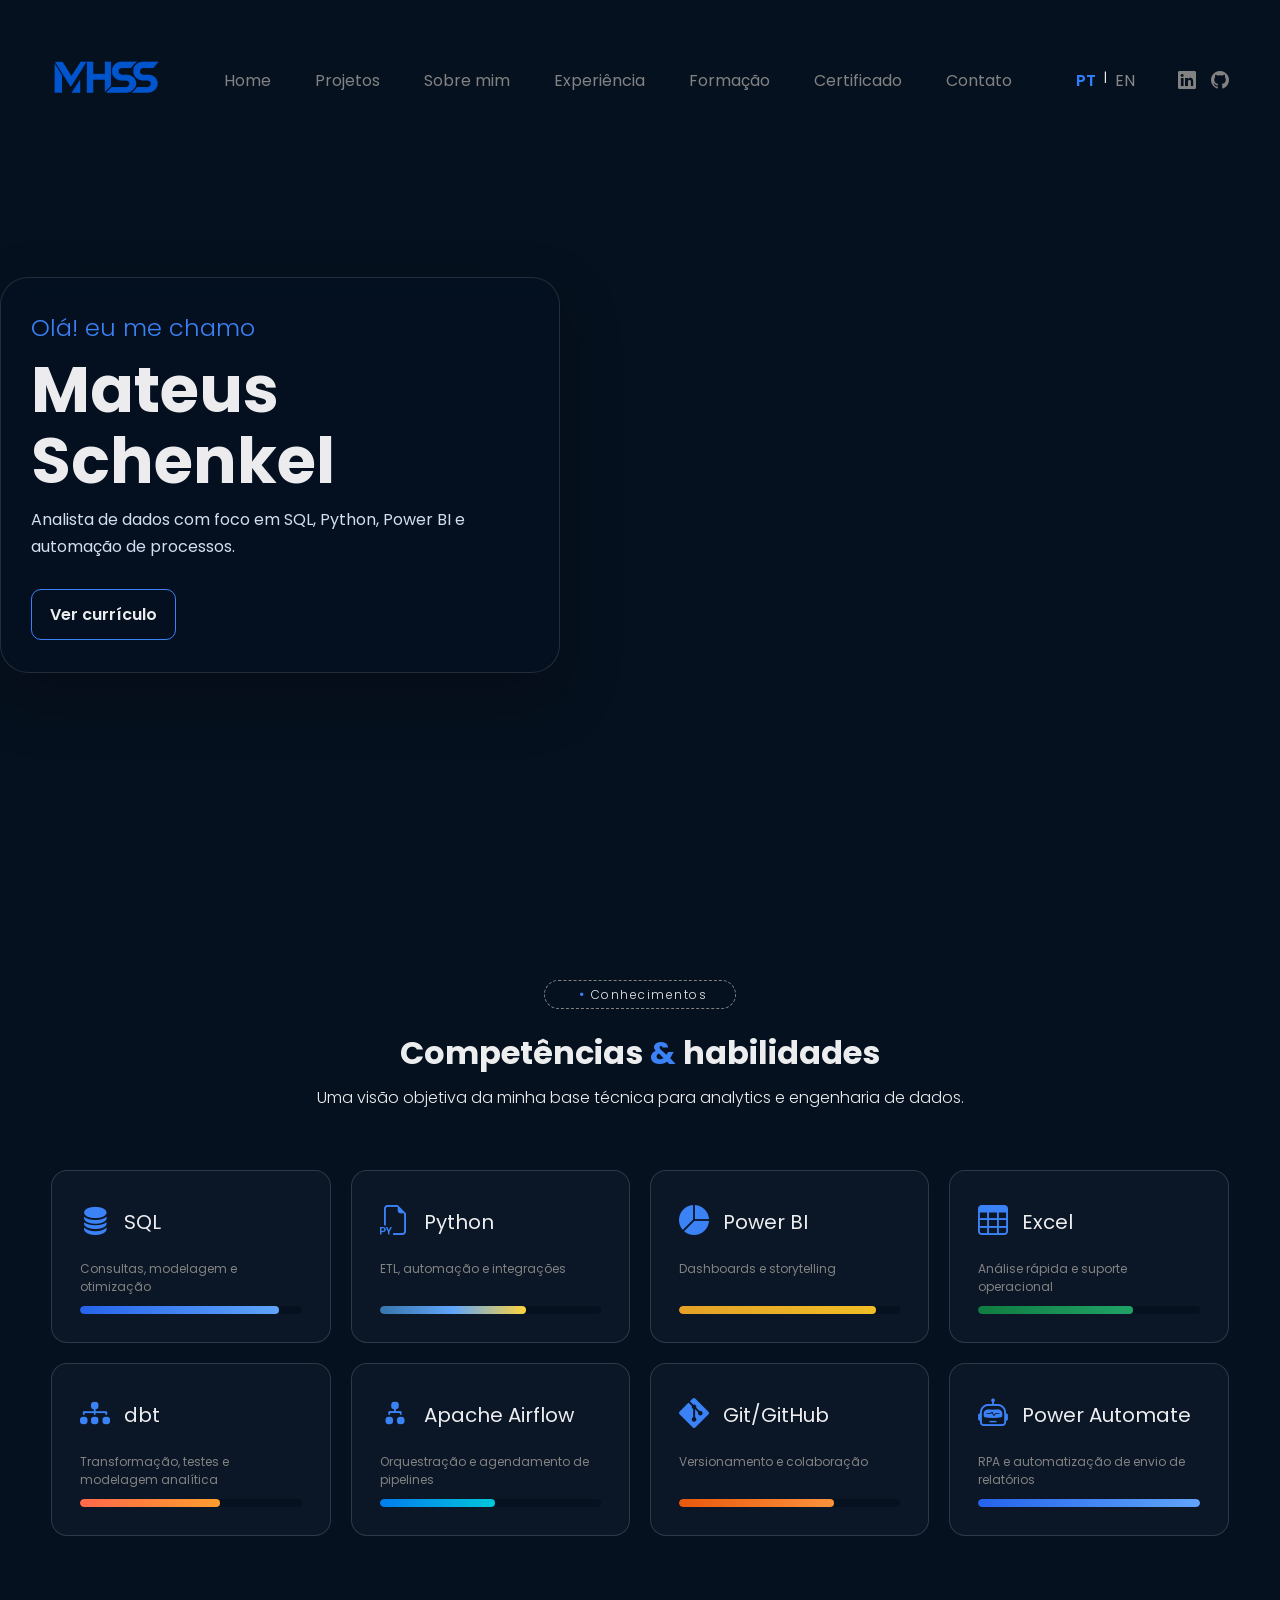
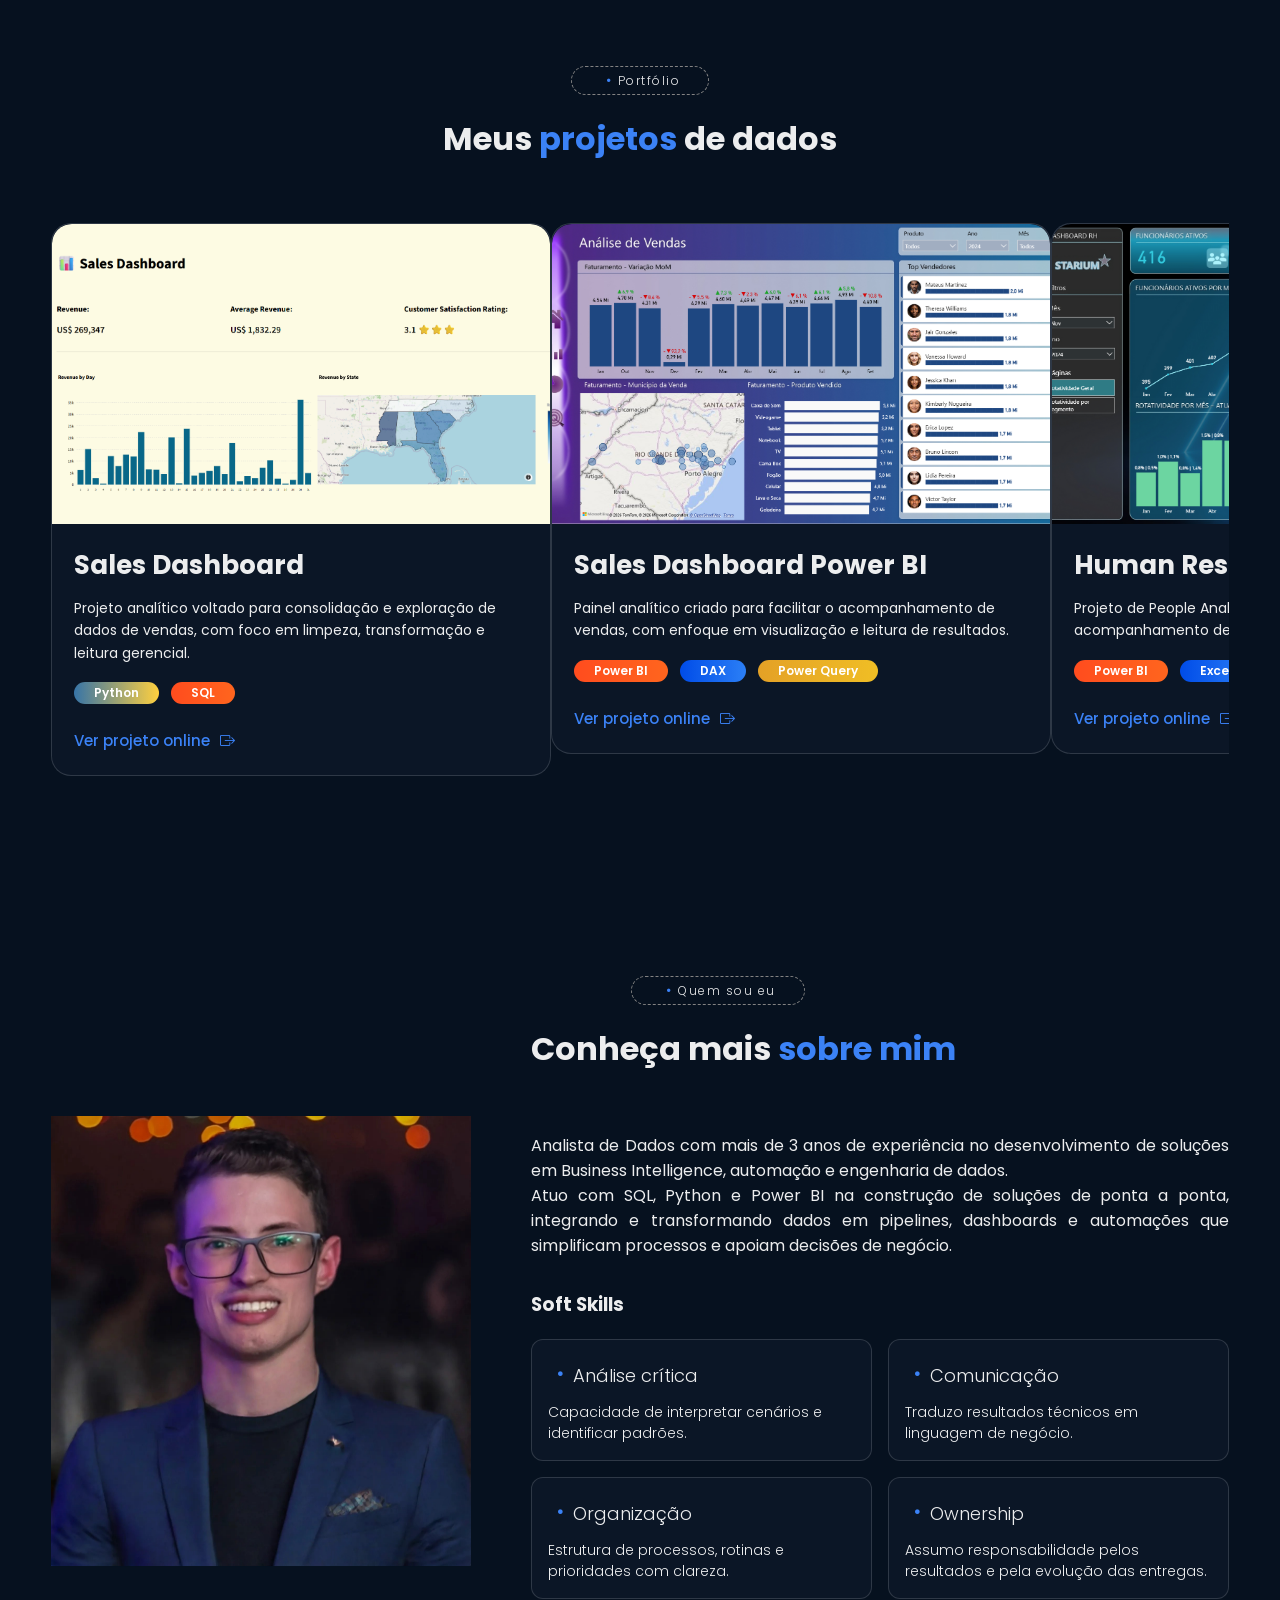
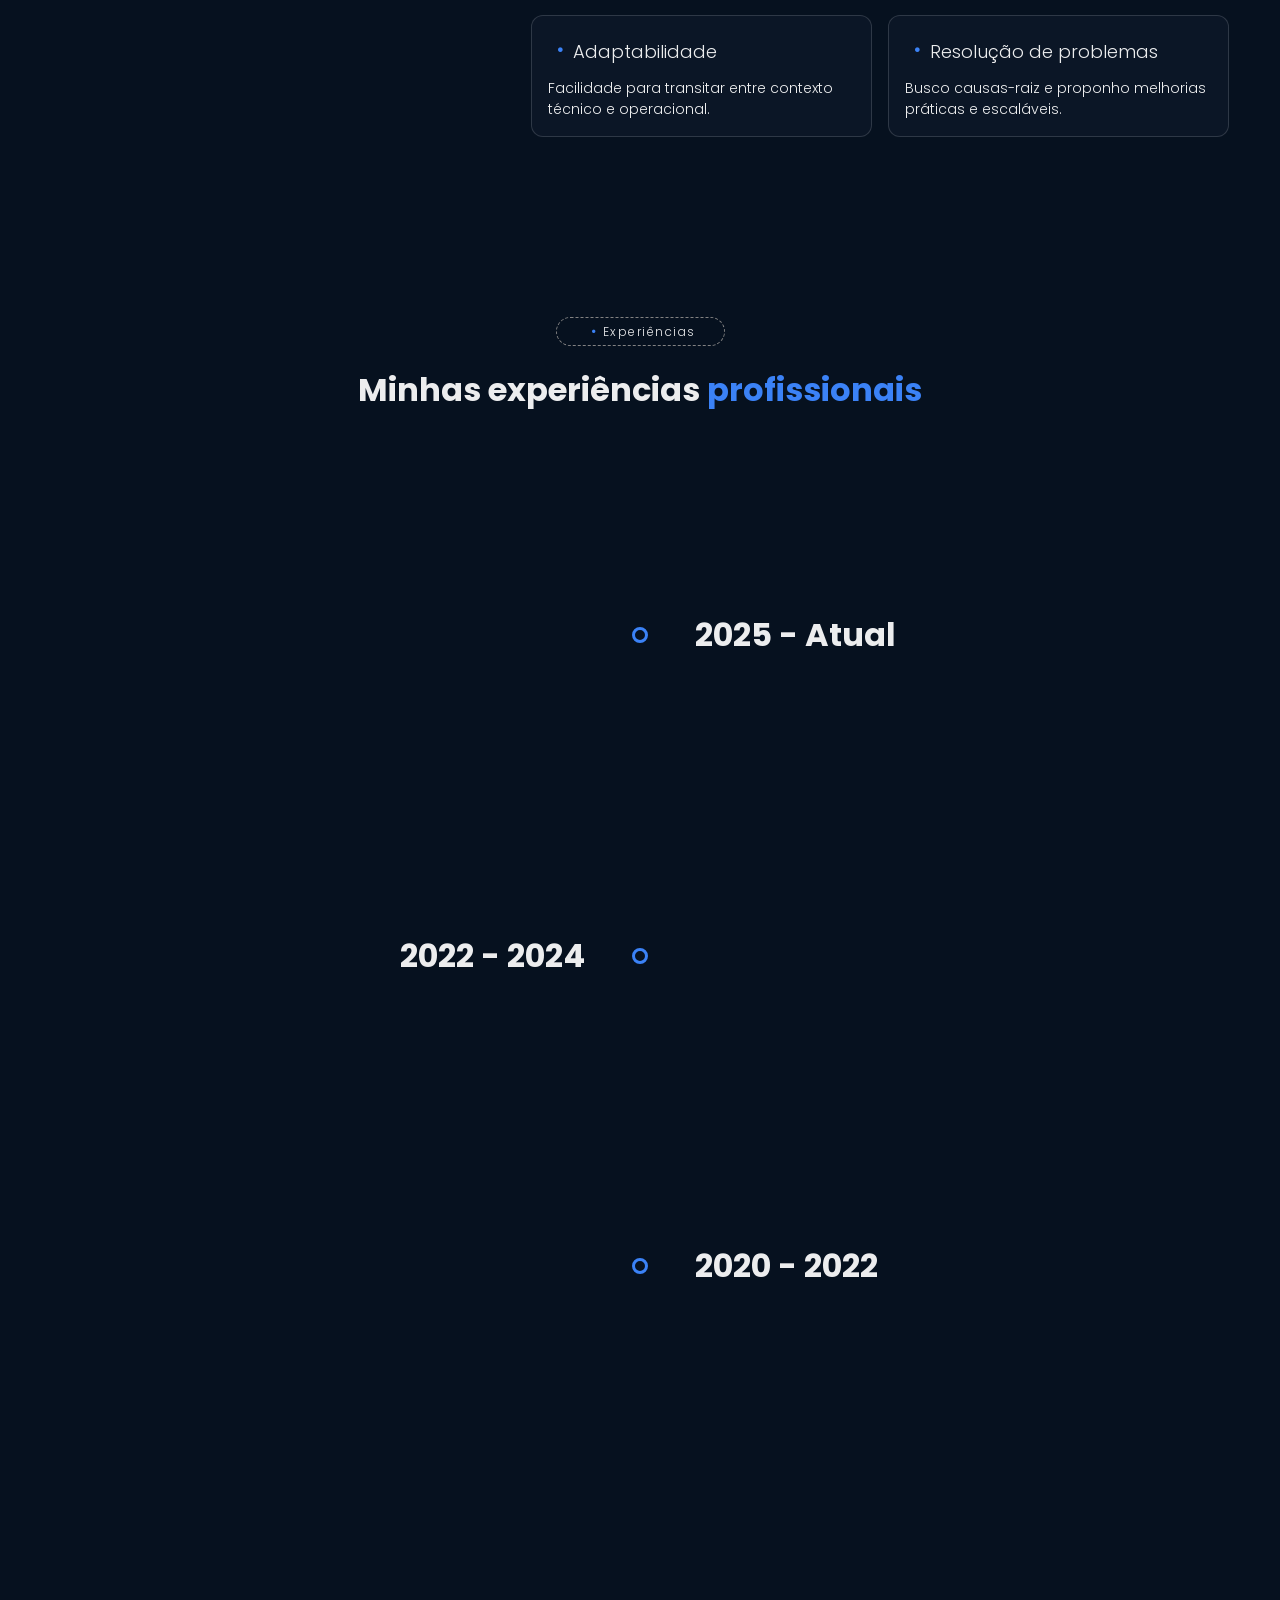
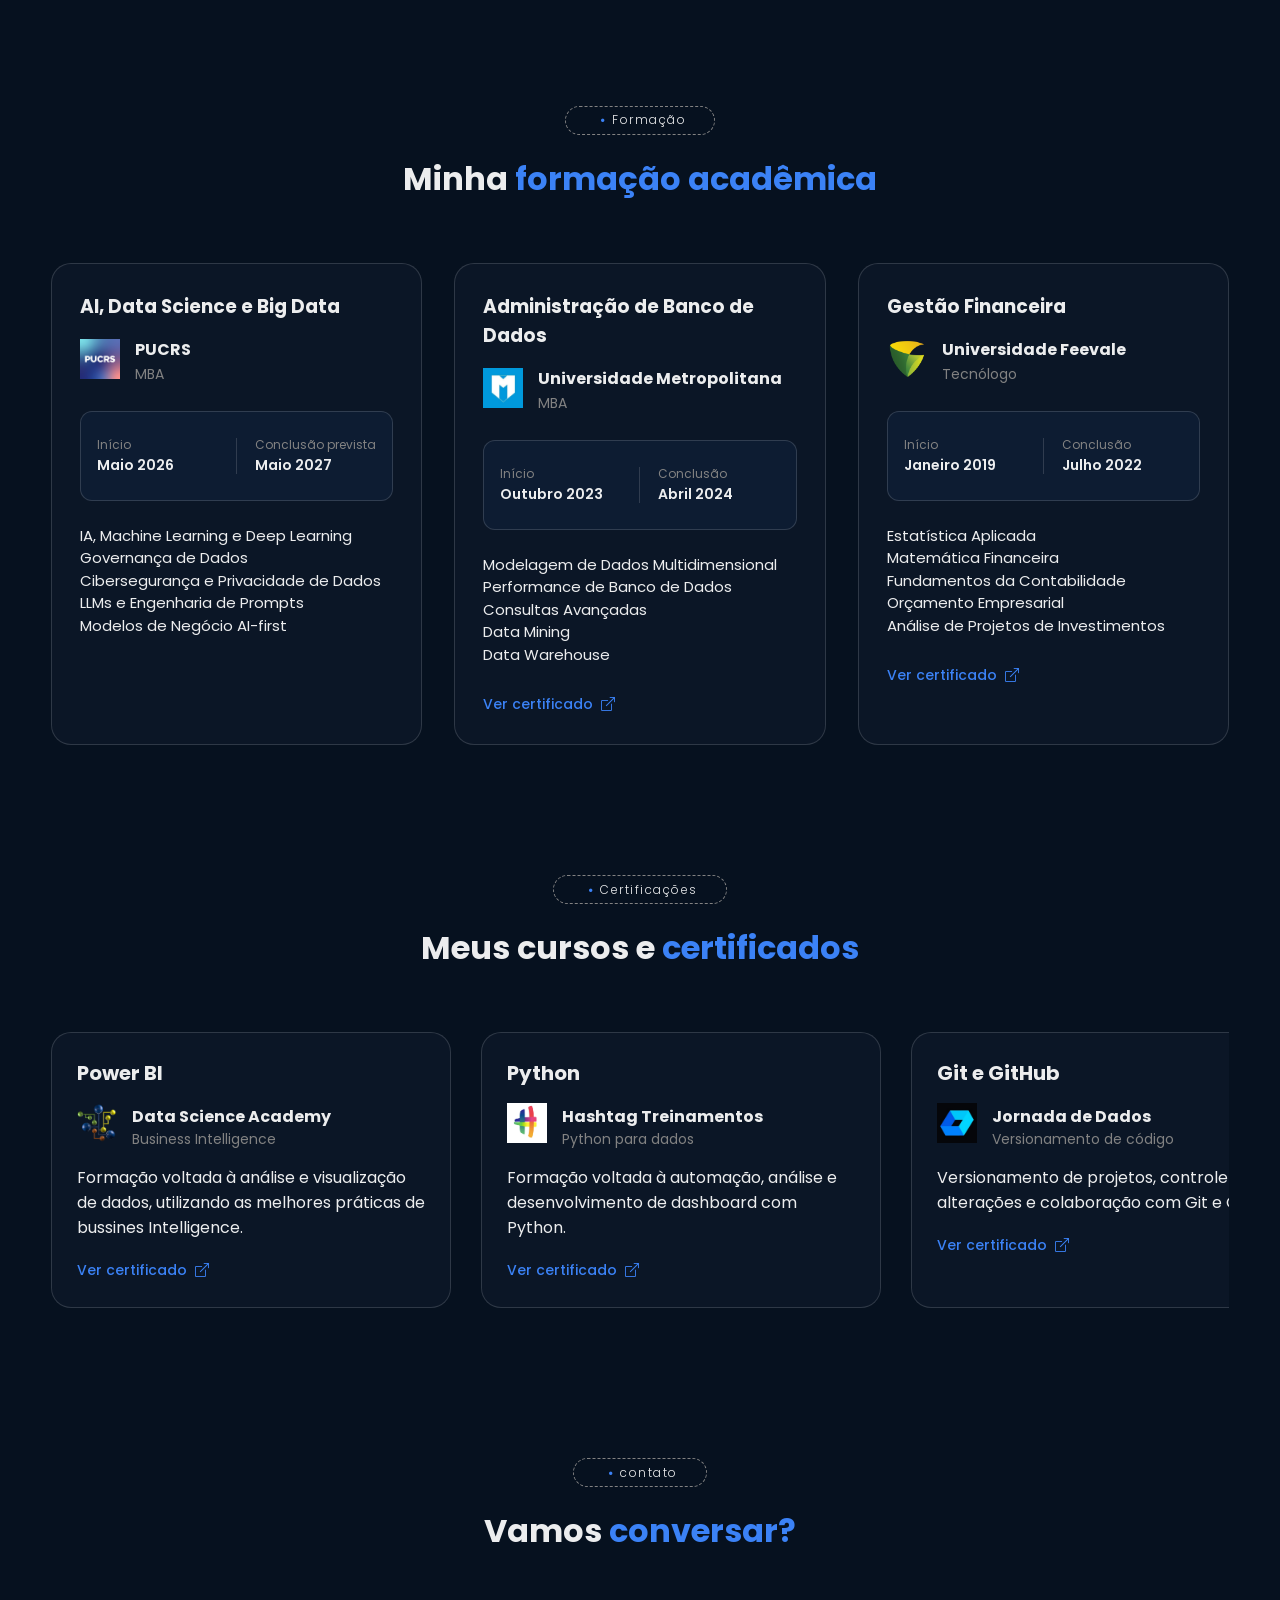
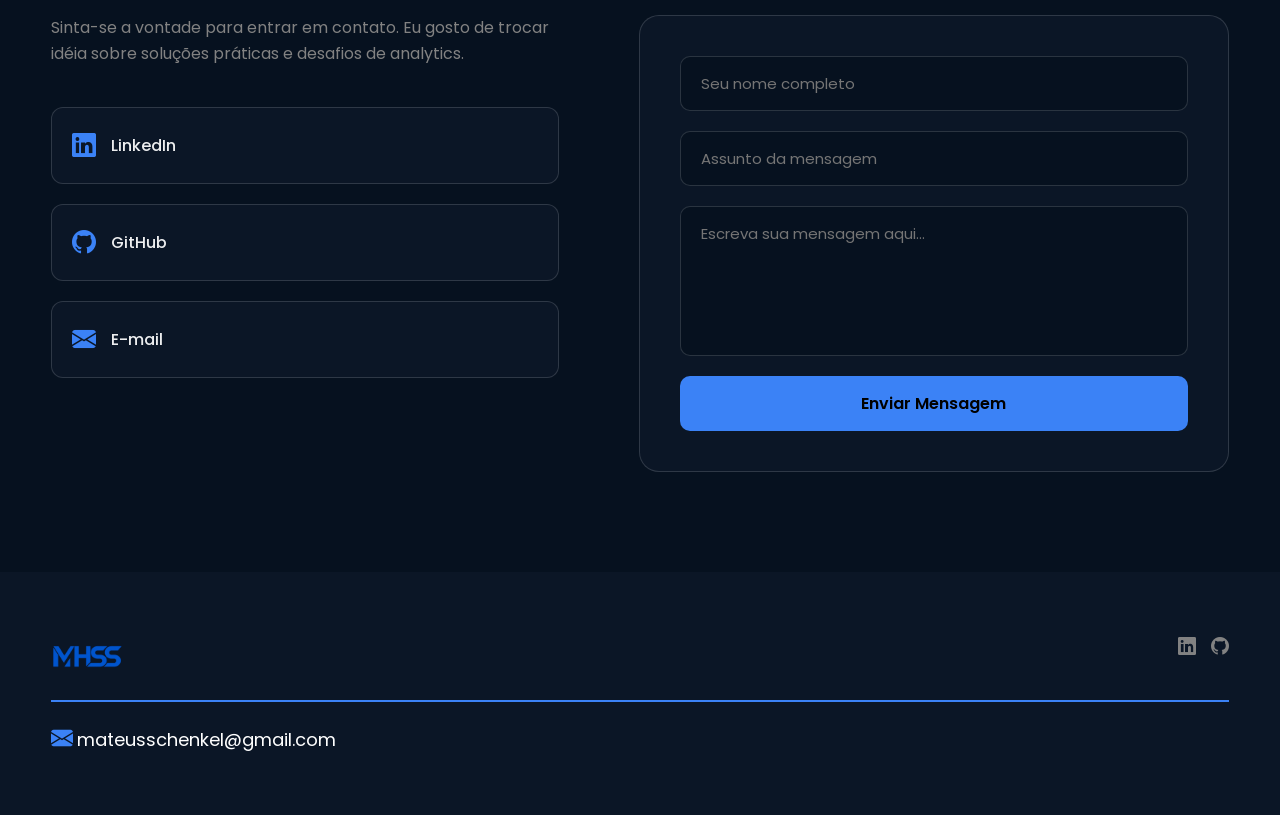
==== commit 3f8406c2: "second update 2026-08-18" ====
--- a/index.html
+++ b/index.html
@@ -954,8 +954,7 @@
               <div class="flex">
                 <div class="contato-info">
                   <p>
-                    Sinta-se a vontade para me chamar sobre vagas, projetos, dados
-                    e automações. Eu gosto de trocar idéia sobre soluções práticas
+                    Sinta-se a vontade para entrar em contato. Eu gosto de trocar idéia sobre soluções práticas
                     e desafios de analytics.
                   </p>
                   <div class="social-link">
